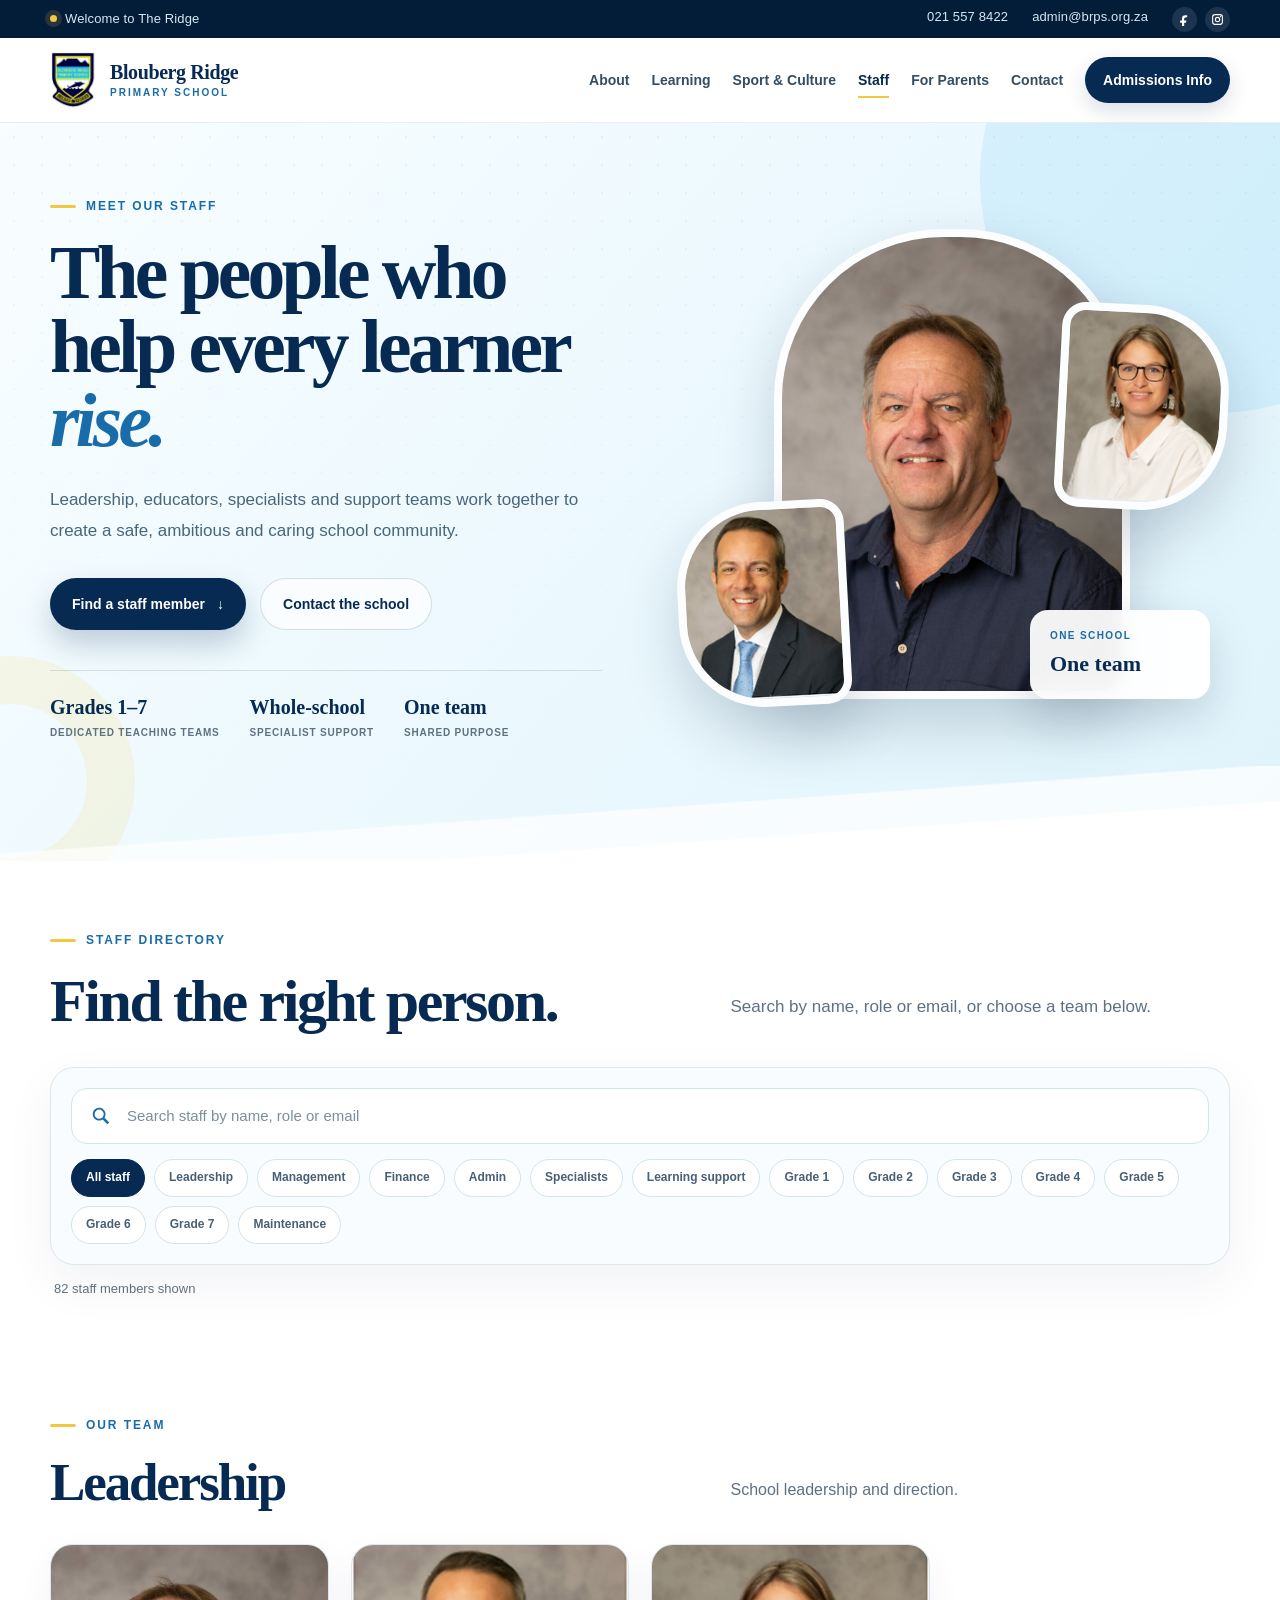
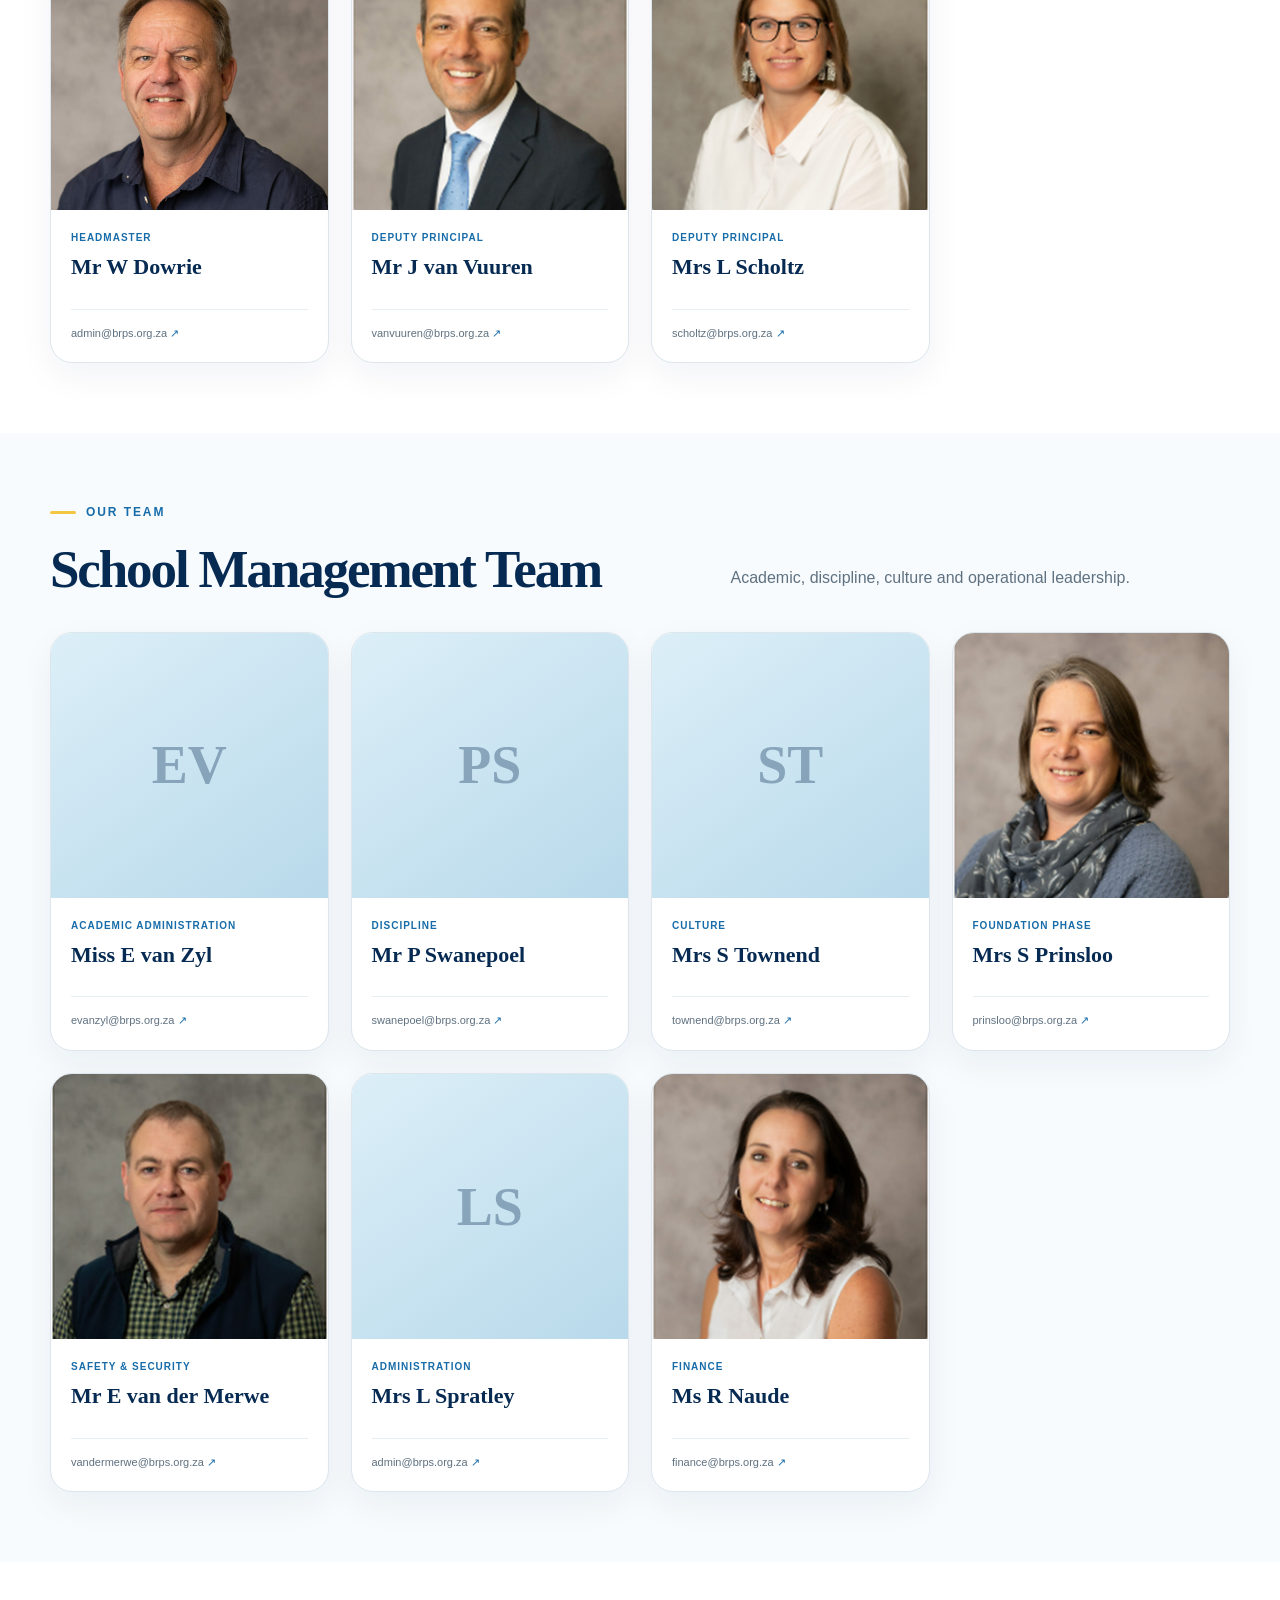
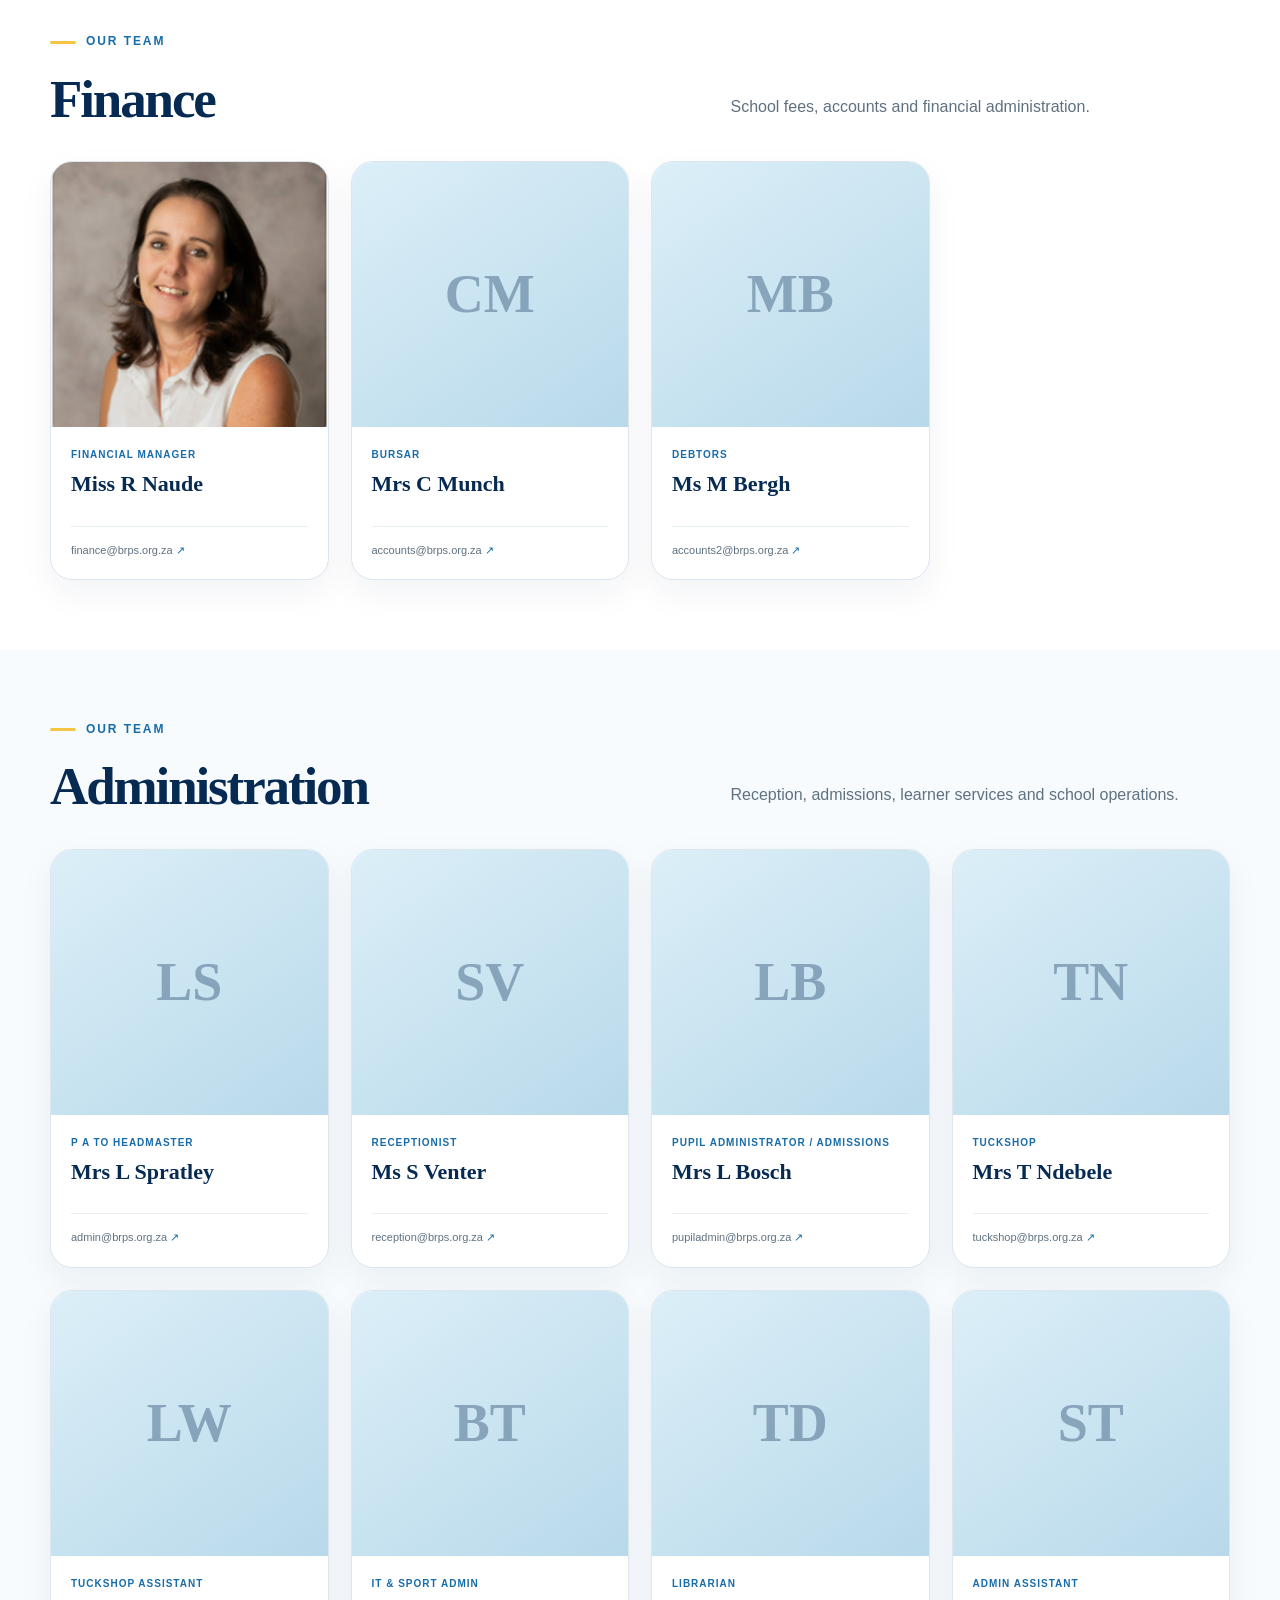
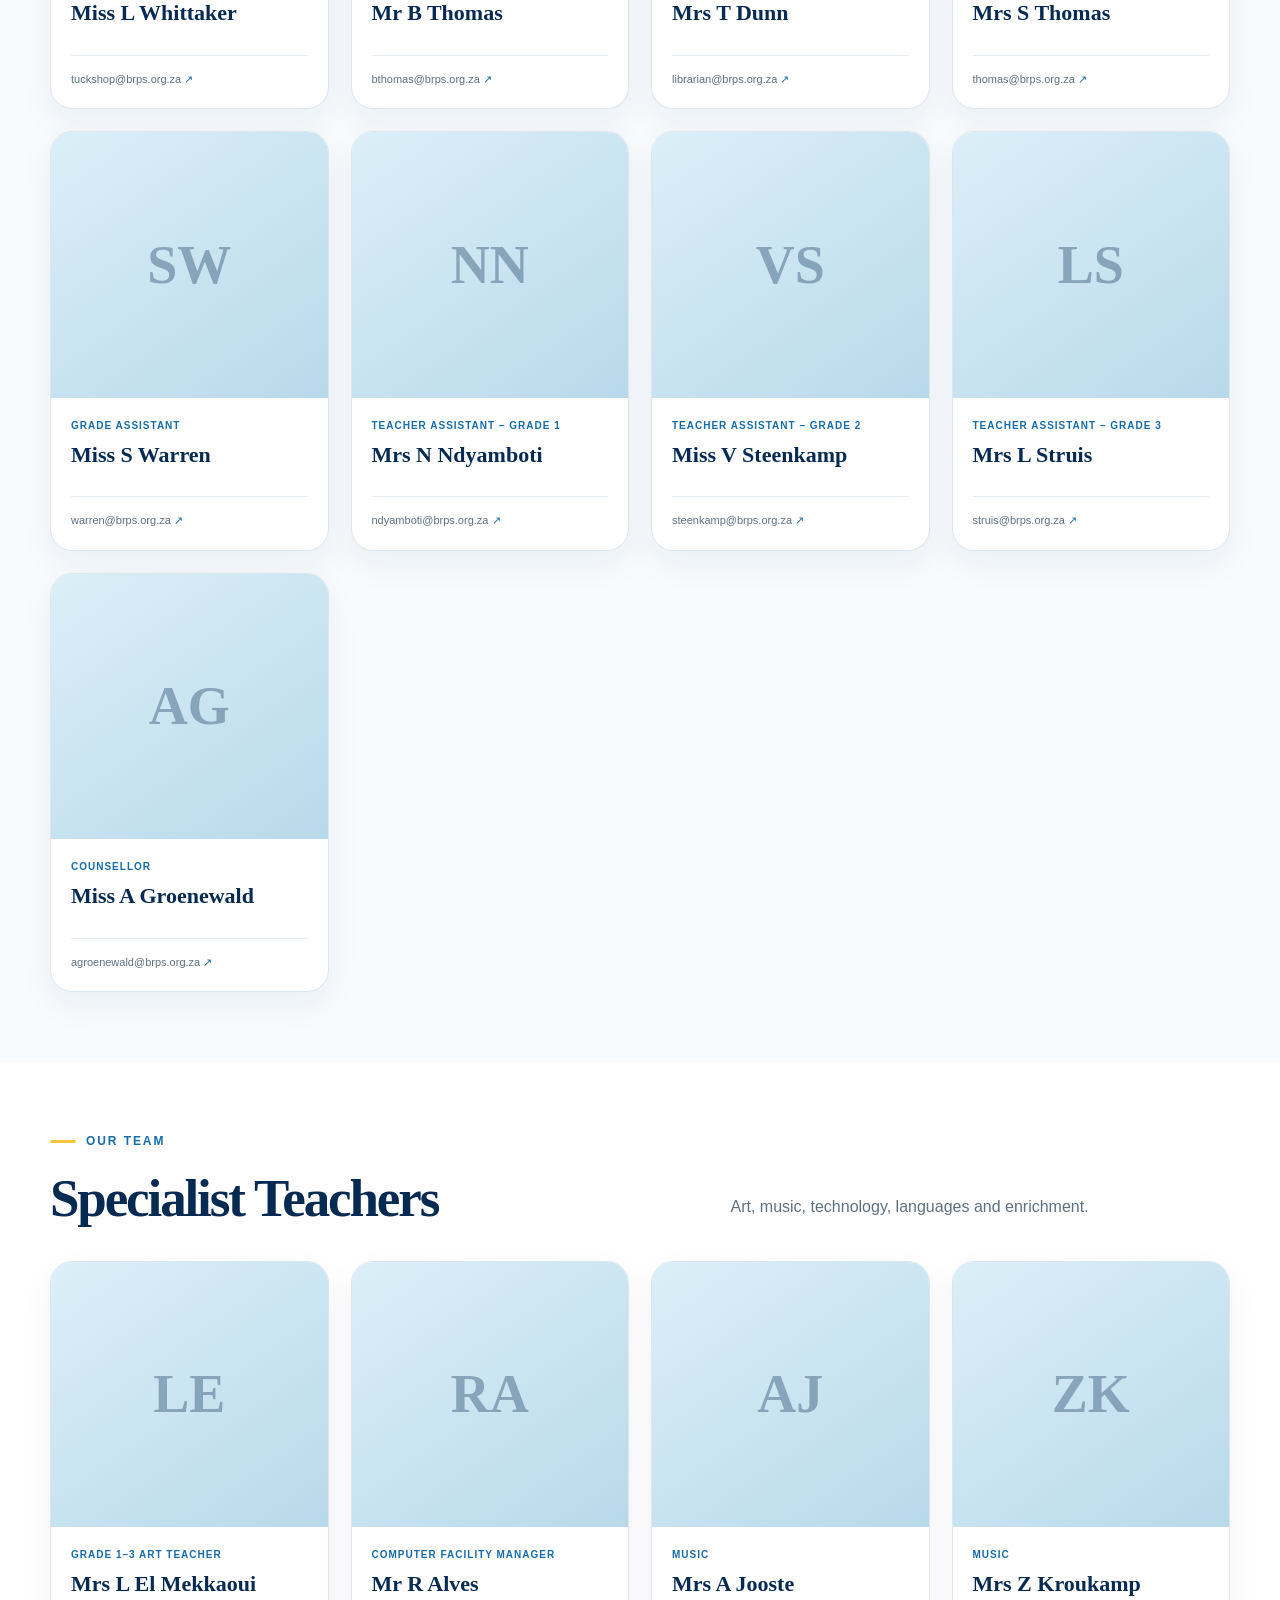
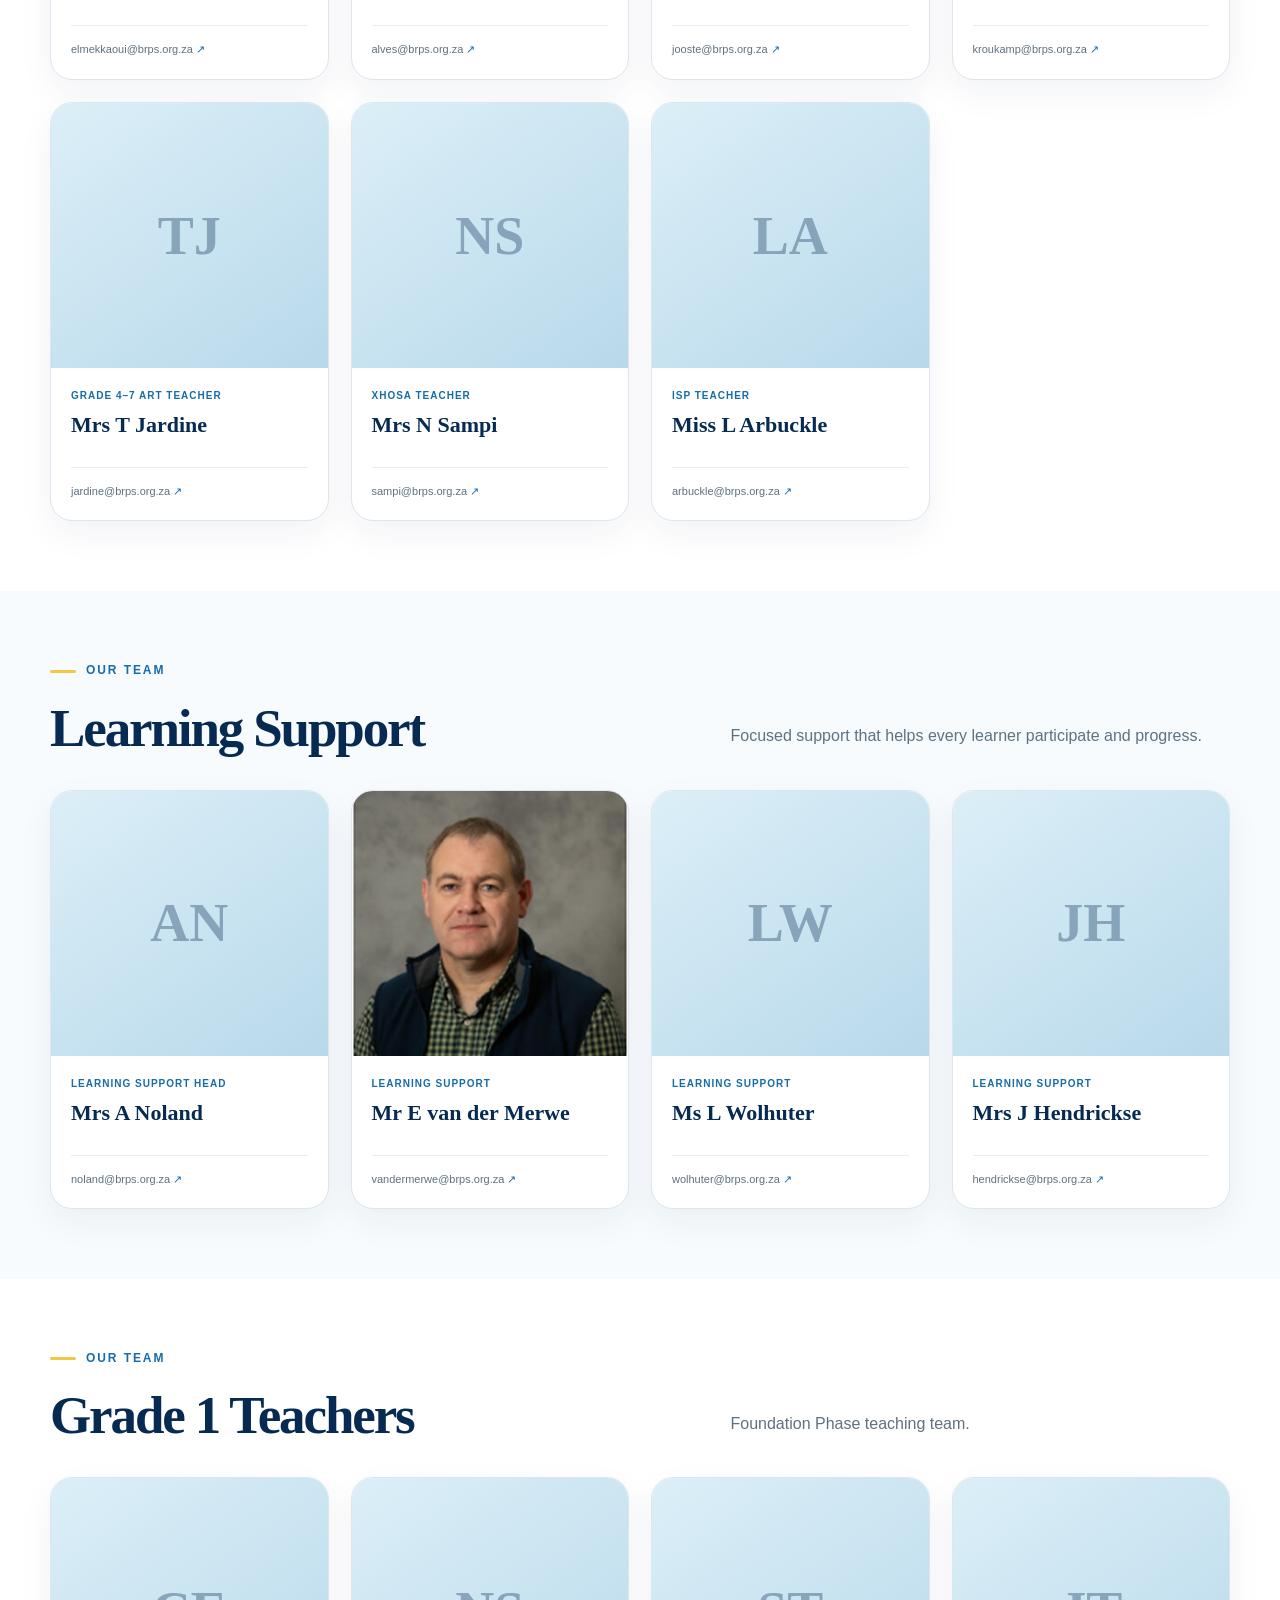
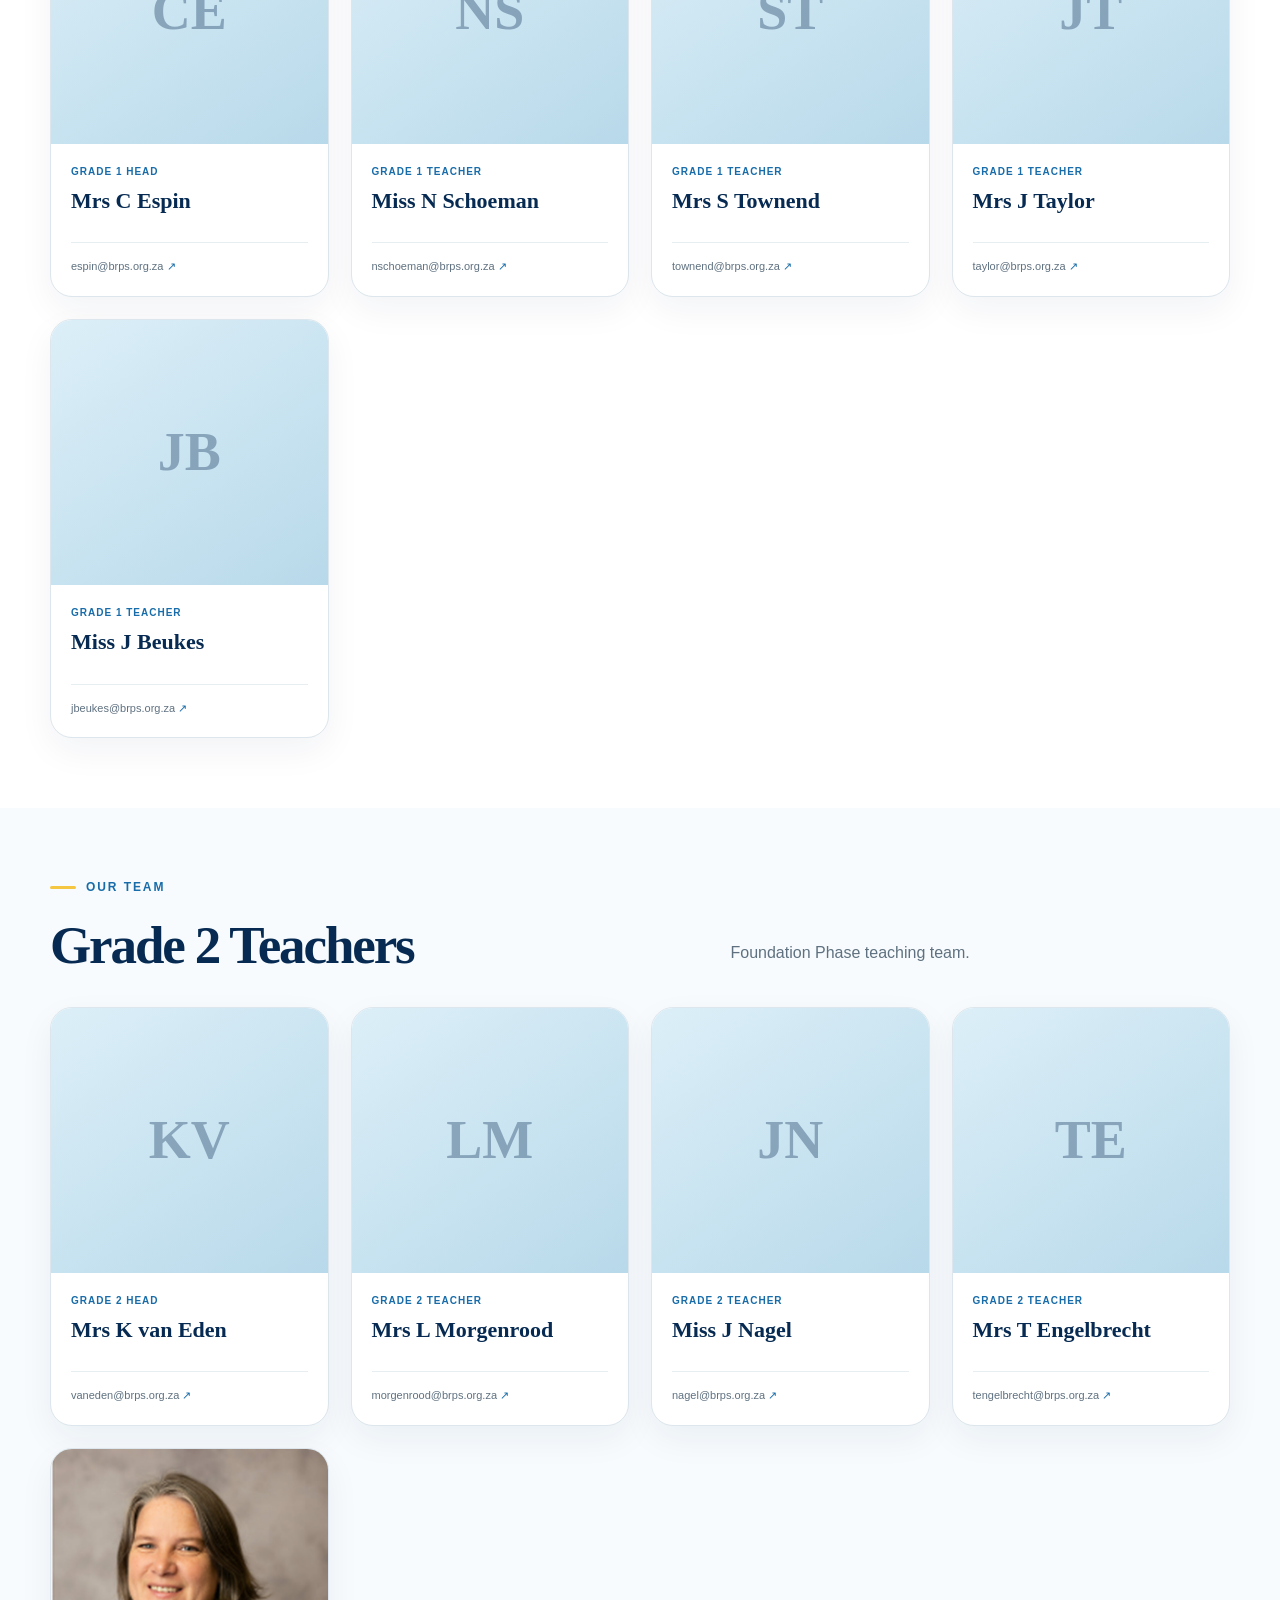
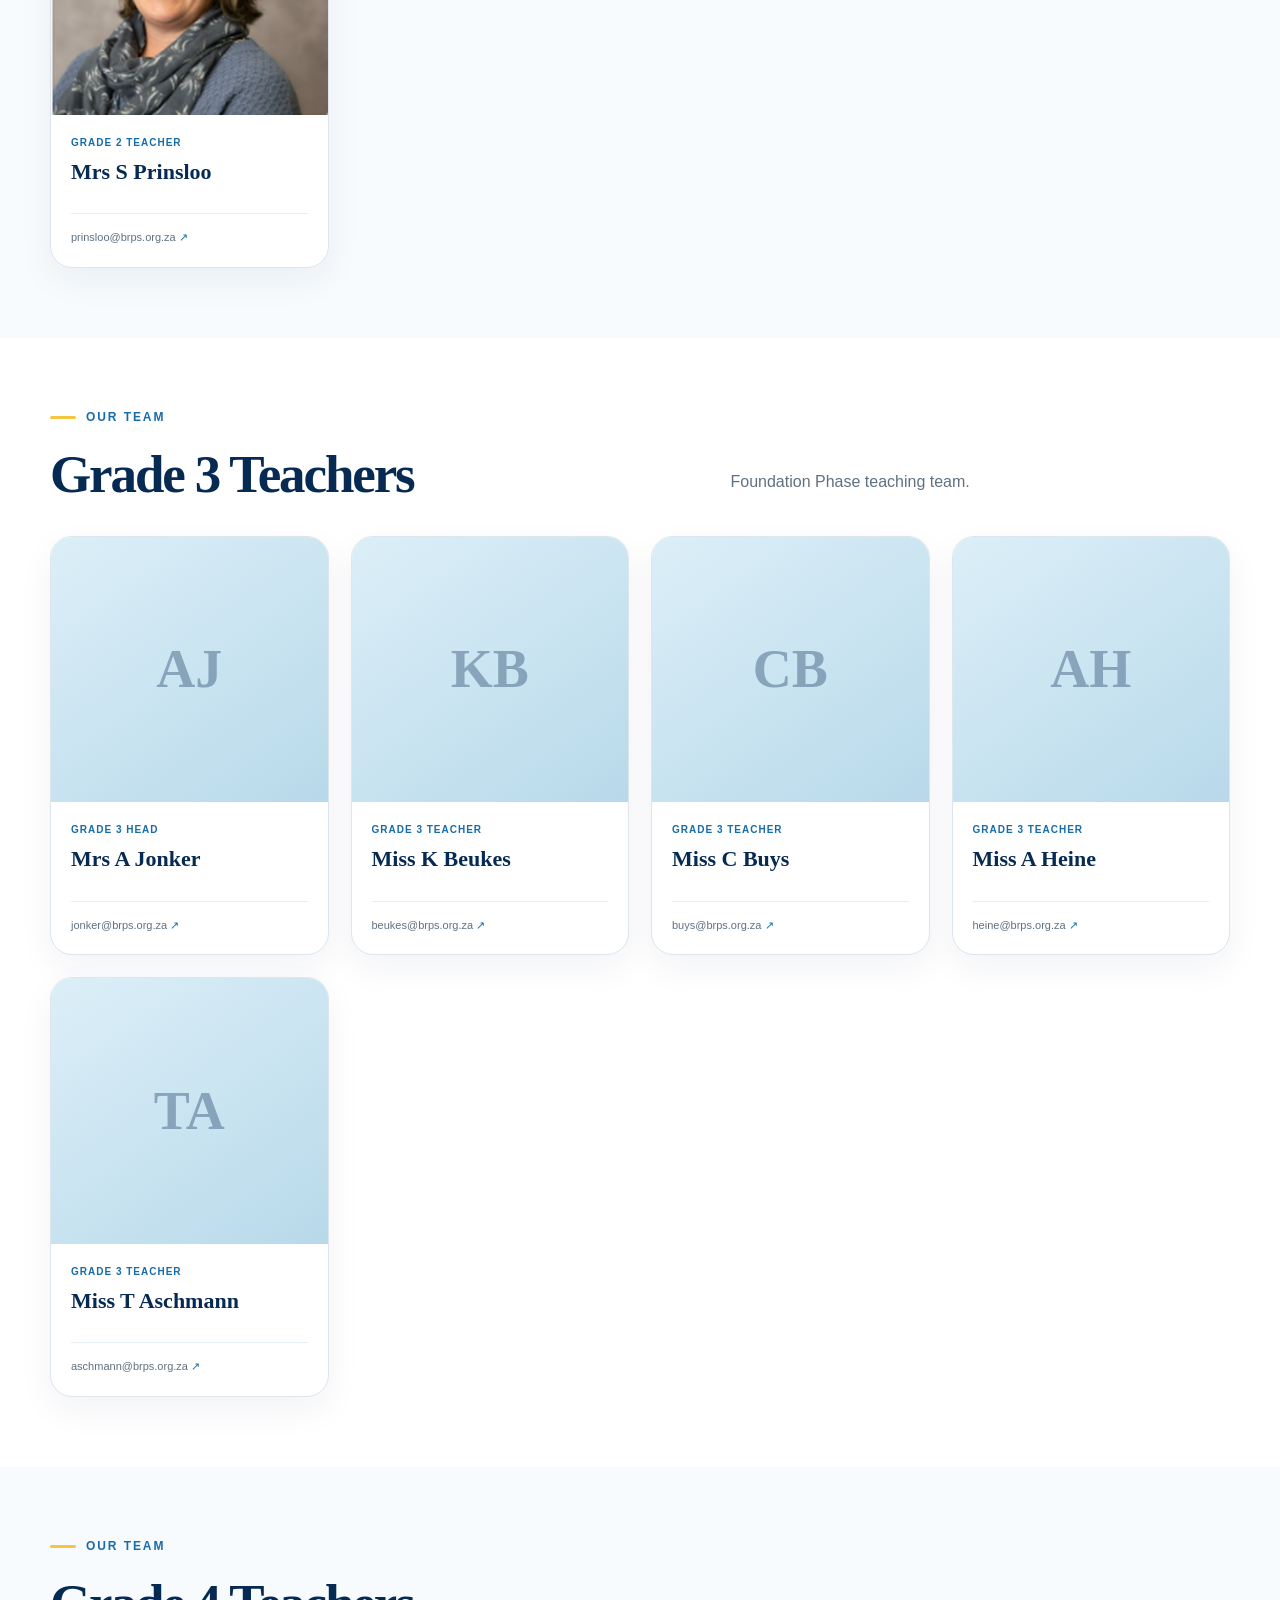
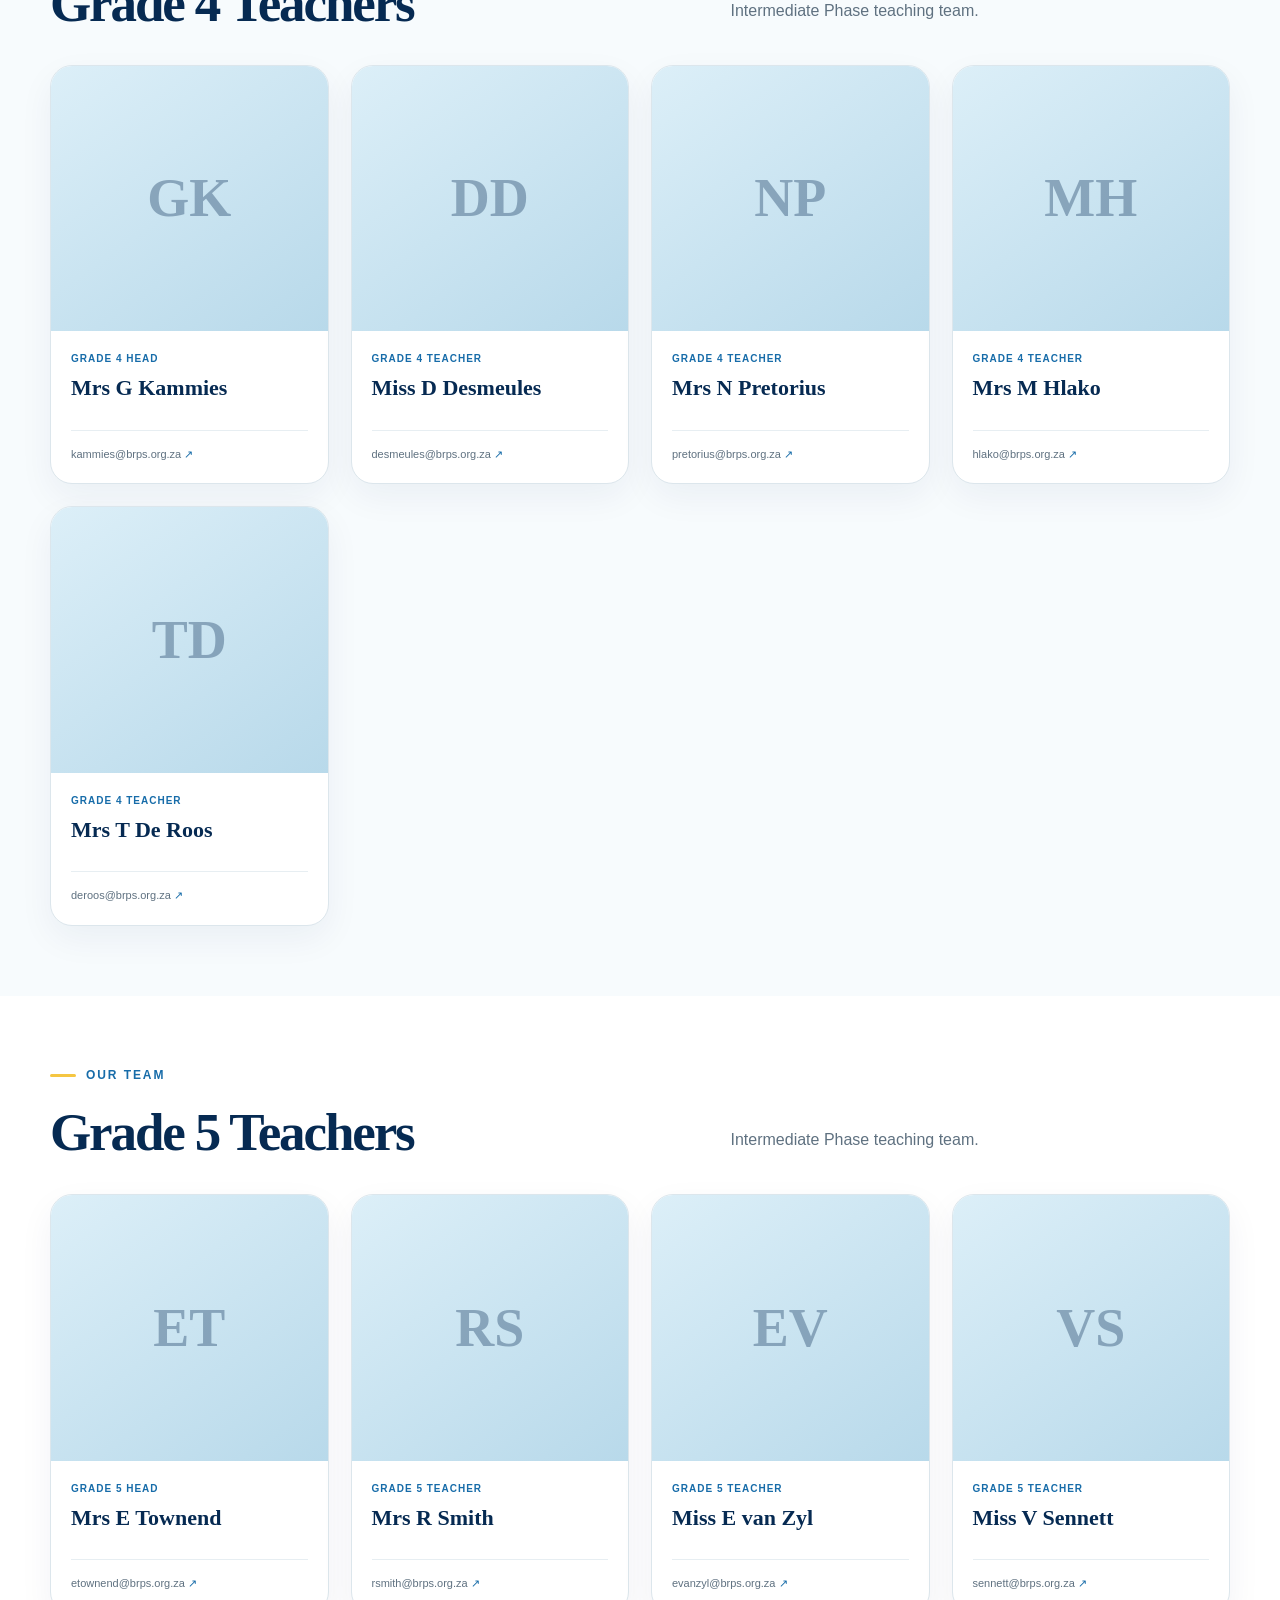
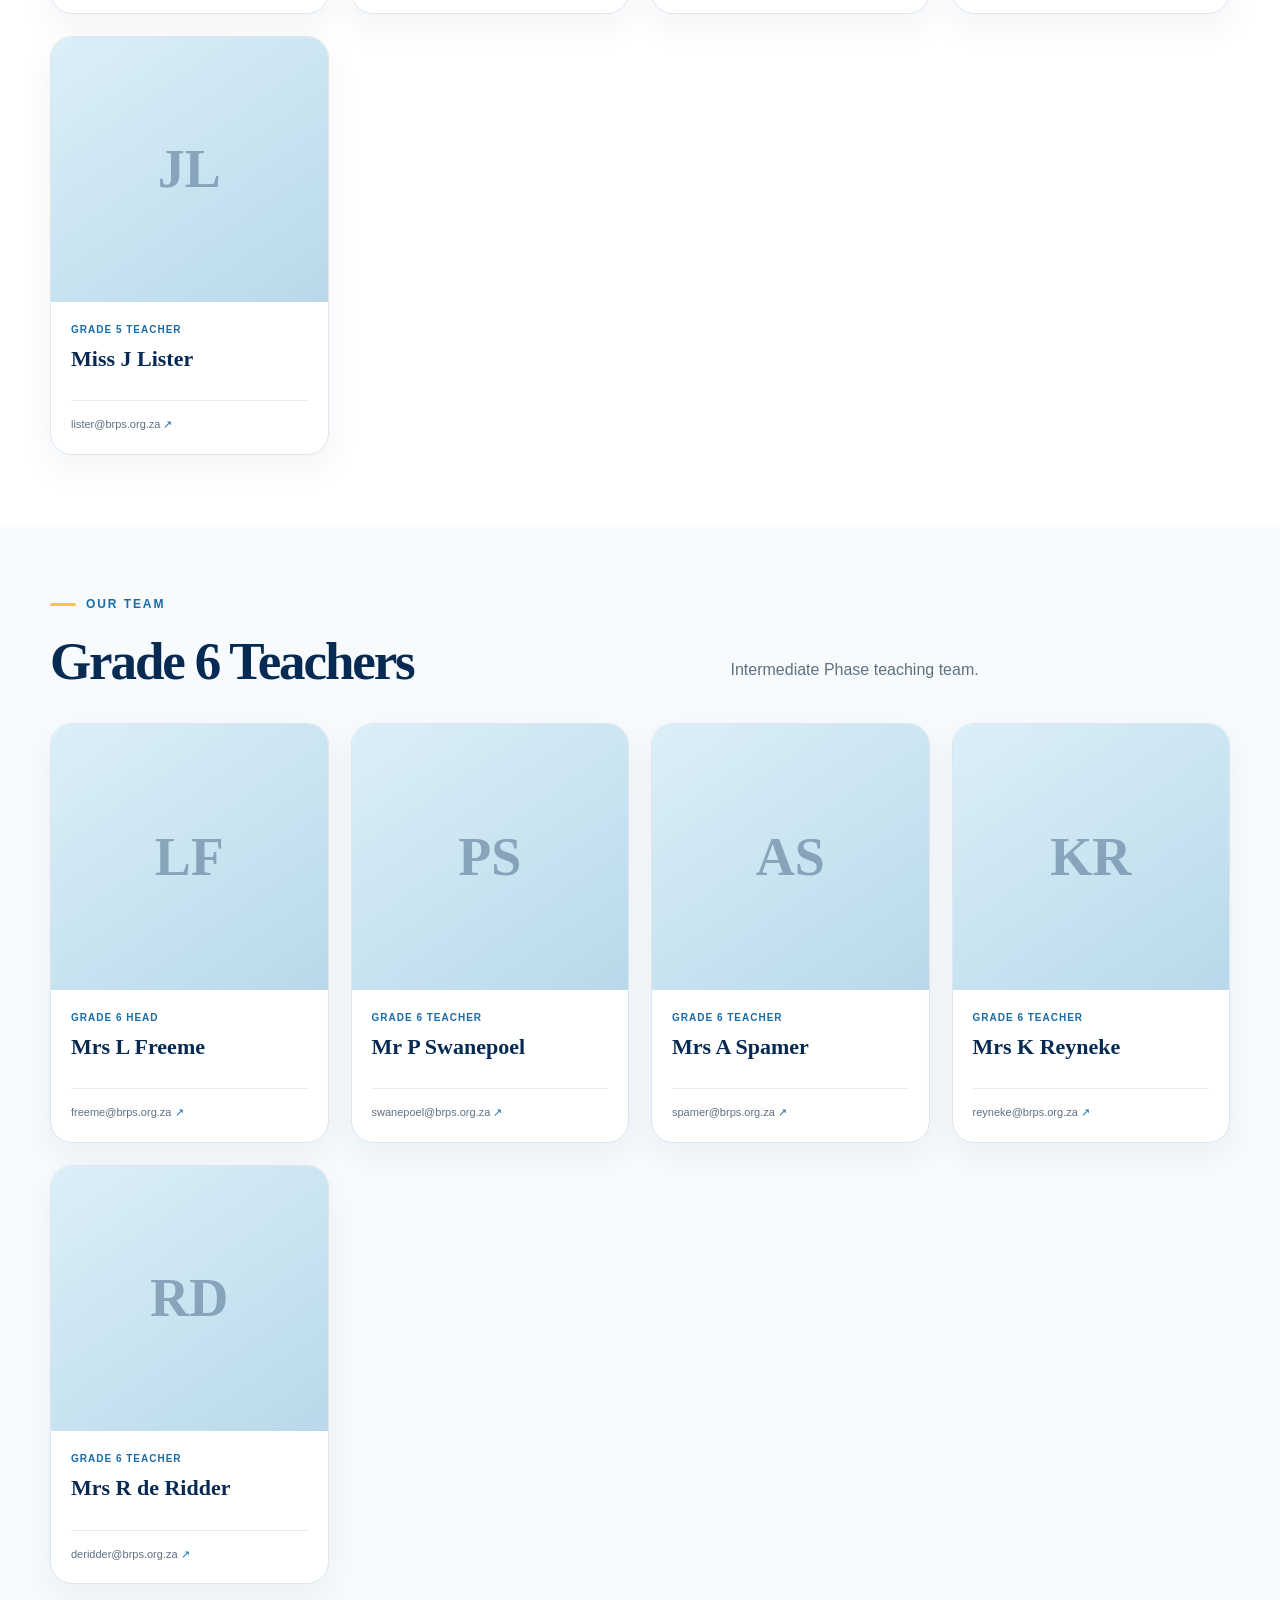
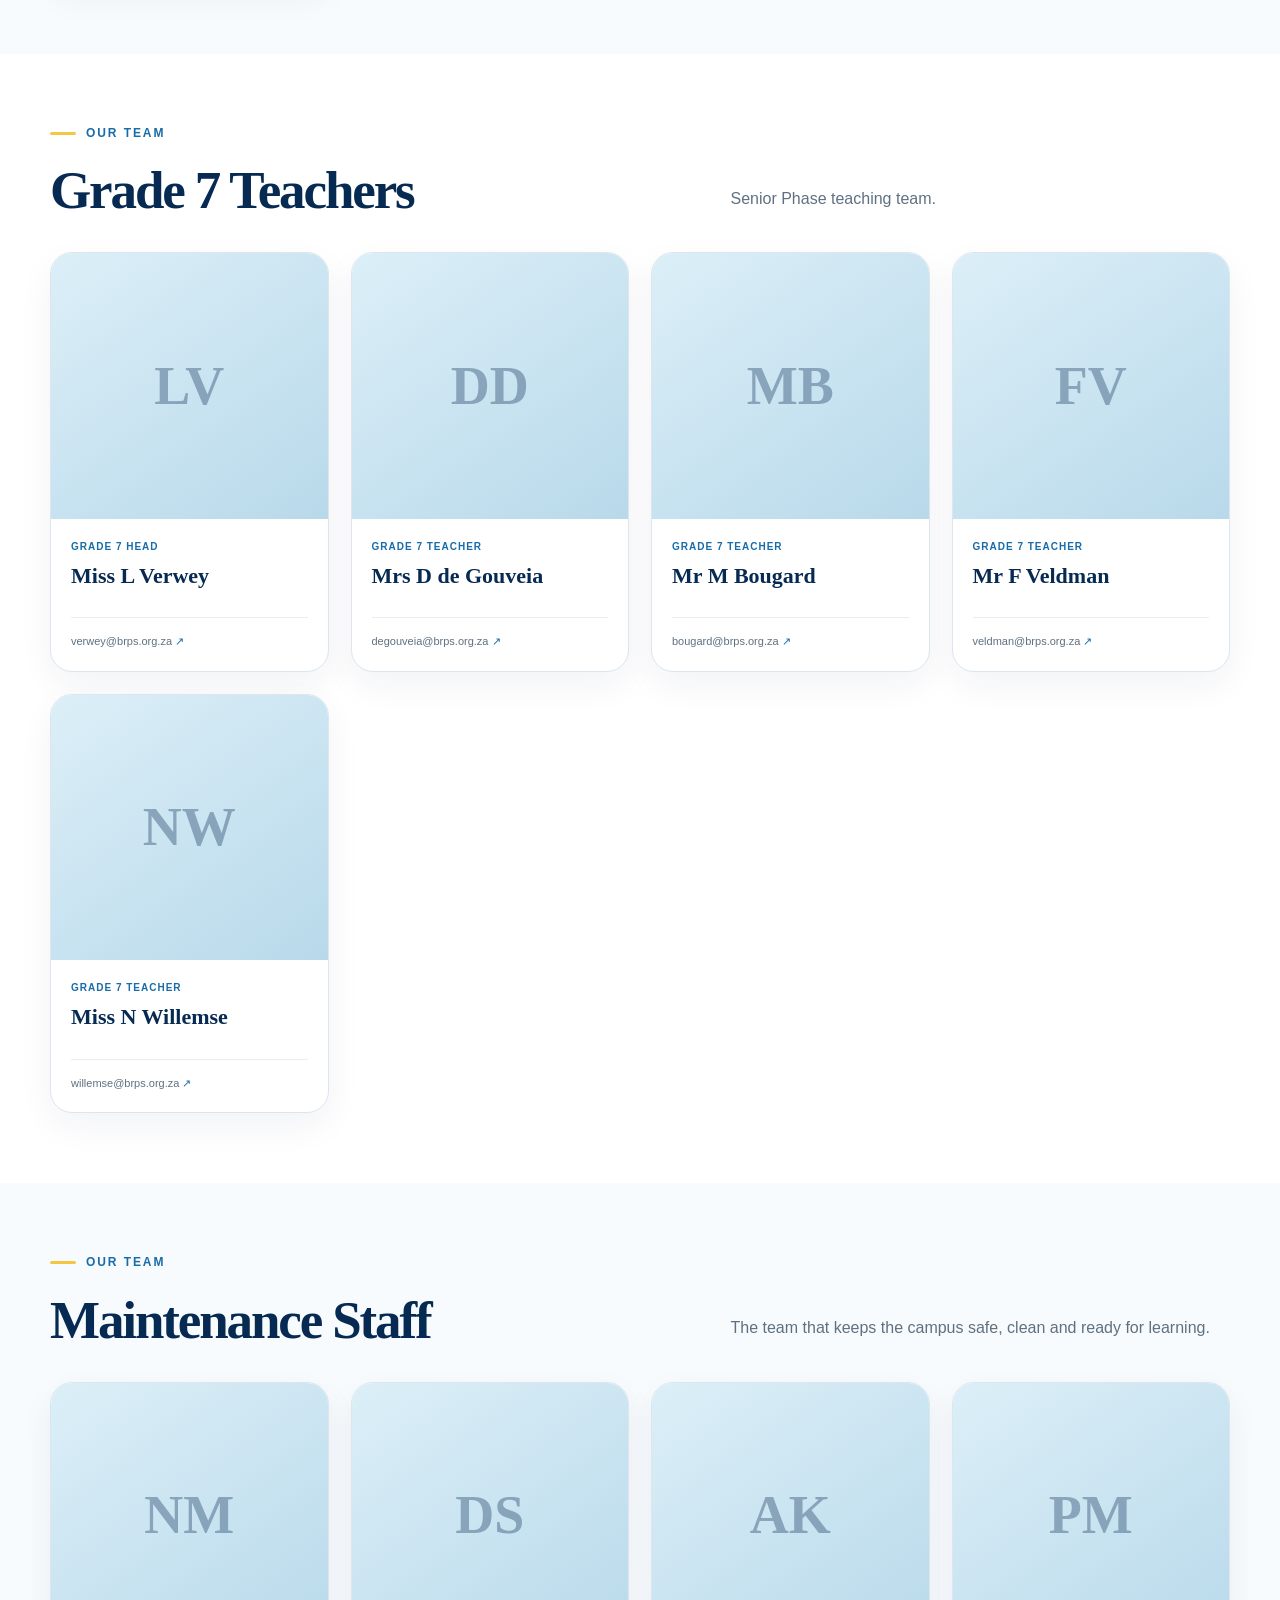
==== staff.html @ 6272993c "Complete BRPS website redesign" ====
<!DOCTYPE html>

<html lang="en"><head><meta charset="utf-8"/><meta content="width=device-width, initial-scale=1.0" name="viewport"/><meta content="Meet the leadership, educators, support and administration staff at Blouberg Ridge Primary School." name="description"/><title>Staff | Blouberg Ridge Primary School</title><link href="assets/brps-badge.png" rel="icon" type="image/png"/><link href="styles.css" rel="stylesheet"/><link href="staff.css" rel="stylesheet"/></head>
<body class="staff-page"><a class="skip-link" href="#main">Skip to content</a>
<div class="topbar"><div class="shell topbar__inner"><p><span class="pulse"></span> Welcome to The Ridge</p><div class="topbar__links"><a href="tel:+27215578422">021 557 8422</a><a href="mailto:admin@brps.org.za">admin@brps.org.za</a><span aria-label="School social media" class="topbar__socials">
<a aria-label="Blouberg Ridge Primary School on Facebook" class="social-icon social-icon--compact" href="https://www.facebook.com/BloubergRidgePrimarySchool" rel="noopener noreferrer" target="_blank" title="Facebook"><svg aria-hidden="true" viewbox="0 0 24 24"><path d="M14 8h3V4.5c-.7-.1-2-.3-3.7-.3-3.6 0-6 2.2-6 6.2V14H4v4h3.3v6h4.1v-6h3.4l.6-4h-4v-3.2c0-1.2.3-2 2.6-2Z"></path></svg></a>
<a aria-label="Blouberg Ridge Primary School on Instagram" class="social-icon social-icon--compact" href="https://www.instagram.com/bloubergridgeprimaryschool/" rel="noopener noreferrer" target="_blank" title="Instagram"><svg aria-hidden="true" viewbox="0 0 24 24"><path d="M7.2 2h9.6A5.2 5.2 0 0 1 22 7.2v9.6a5.2 5.2 0 0 1-5.2 5.2H7.2A5.2 5.2 0 0 1 2 16.8V7.2A5.2 5.2 0 0 1 7.2 2Zm0 2A3.2 3.2 0 0 0 4 7.2v9.6A3.2 3.2 0 0 0 7.2 20h9.6a3.2 3.2 0 0 0 3.2-3.2V7.2A3.2 3.2 0 0 0 16.8 4H7.2Zm10.3 1.5a1.2 1.2 0 1 1 0 2.4 1.2 1.2 0 0 1 0-2.4ZM12 7a5 5 0 1 1 0 10 5 5 0 0 1 0-10Zm0 2a3 3 0 1 0 0 6 3 3 0 0 0 0-6Z"></path></svg></a>
</span></div></div></div>
<header class="site-header" id="top"><div class="shell nav-wrap"><a aria-label="Blouberg Ridge Primary School home" class="brand" href="index.html"><span class="brand__crest"><img alt="Blouberg Ridge Primary School badge" src="assets/brps-badge.png"/></span><span class="brand__copy"><strong>Blouberg Ridge</strong><small>Primary School</small></span></a><button aria-controls="primary-nav" aria-expanded="false" class="menu-toggle"><span></span><span></span><span></span><span class="sr-only">Toggle navigation</span></button><nav aria-label="Primary navigation" class="primary-nav" id="primary-nav"><a href="index.html#about">About</a><a href="learning.html">Learning</a><a href="sport-culture.html">Sport &amp; Culture</a><a aria-current="page" class="active" href="staff.html">Staff</a><a href="parents.html">For Parents</a><a href="contact.html">Contact</a><a class="nav-cta" href="admissions.html">Admissions Info</a></nav></div></header>
<main id="main">
<section class="staff-hero"><div class="staff-hero__shape staff-hero__shape--one"></div><div class="staff-hero__shape staff-hero__shape--two"></div><div class="shell staff-hero__grid"><div class="staff-hero__copy reveal"><p class="eyebrow"><span></span> Meet our staff</p><h1>The people who help every learner <em>rise.</em></h1><p>Leadership, educators, specialists and support teams work together to create a safe, ambitious and caring school community.</p><div class="staff-hero__actions"><a class="button button--primary" href="#directory">Find a staff member <span aria-hidden="true">↓</span></a><a class="button button--ghost" href="contact.html">Contact the school</a></div><div class="staff-hero__facts"><div><strong>Grades 1–7</strong><span>Dedicated teaching teams</span></div><div><strong>Whole-school</strong><span>Specialist support</span></div><div><strong>One team</strong><span>Shared purpose</span></div></div></div><div class="staff-hero__visual reveal reveal--delay"><div class="staff-portrait staff-portrait--main"><img alt="Mr Wayne Dowrie, Headmaster" src="teachers/pic 1.png"/></div><div class="staff-portrait staff-portrait--left"><img alt="Mr Johann van Vuuren, Deputy Principal" src="teachers/governing-body/mr-van-vuuren.png"/></div><div class="staff-portrait staff-portrait--right"><img alt="Mrs Lizelle Scholtz, Deputy Principal" src="teachers/governing-body/mrs-scholtz.png"/></div><div class="staff-hero__badge"><span>One school</span><strong>One team</strong></div></div></div></section>
<section class="staff-directory" id="directory"><div class="shell"><div class="staff-directory__heading reveal"><div><p class="eyebrow eyebrow--dark"><span></span> Staff directory</p><h2>Find the right person.</h2></div><p>Search by name, role or email, or choose a team below.</p></div><div class="staff-tools reveal"><label class="staff-search"><span class="sr-only">Search staff</span><svg aria-hidden="true" viewbox="0 0 24 24"><path d="m21 19-5.2-5.2a7 7 0 1 0-2 2L19 21l2-2ZM5 10a5 5 0 1 1 10 0 5 5 0 0 1-10 0Z"></path></svg><input data-staff-search="" placeholder="Search staff by name, role or email" type="search"/></label><div aria-label="Filter staff by team" class="staff-filters" role="group"><button class="staff-filter is-active" data-staff-filter="all" type="button">All staff</button><button class="staff-filter" data-staff-filter="leadership" type="button">Leadership</button><button class="staff-filter" data-staff-filter="management" type="button">Management</button><button class="staff-filter" data-staff-filter="finance" type="button">Finance</button><button class="staff-filter" data-staff-filter="administration" type="button">Admin</button><button class="staff-filter" data-staff-filter="specialists" type="button">Specialists</button><button class="staff-filter" data-staff-filter="support" type="button">Learning support</button><button class="staff-filter" data-staff-filter="grade1" type="button">Grade 1</button><button class="staff-filter" data-staff-filter="grade2" type="button">Grade 2</button><button class="staff-filter" data-staff-filter="grade3" type="button">Grade 3</button><button class="staff-filter" data-staff-filter="grade4" type="button">Grade 4</button><button class="staff-filter" data-staff-filter="grade5" type="button">Grade 5</button><button class="staff-filter" data-staff-filter="grade6" type="button">Grade 6</button><button class="staff-filter" data-staff-filter="grade7" type="button">Grade 7</button><button class="staff-filter" data-staff-filter="maintenance" type="button">Maintenance</button></div></div><p aria-live="polite" class="staff-results" data-staff-results=""></p></div></section>
<section class="staff-group section" data-category="leadership" data-staff-section="" id="leadership">
<div class="shell"><div class="staff-group__heading reveal"><div><p class="eyebrow eyebrow--dark"><span></span> Our team</p><h2>Leadership</h2></div><p>School leadership and direction.</p></div><div class="staff-grid"><article class="staff-card reveal" data-category="leadership" data-search="mr w dowrie headmaster admin@brps.org.za" data-staff-card="">
<div class="staff-card__photo" data-initials="WD"><img alt="Mr W Dowrie, Headmaster" loading="lazy" referrerpolicy="no-referrer" src="teachers/pic 1.png"/></div>
<div class="staff-card__body"><p class="staff-card__role">Headmaster</p><h3>Mr W Dowrie</h3><a href="mailto:admin@brps.org.za">admin@brps.org.za <span aria-hidden="true">↗</span></a></div>
</article><article class="staff-card reveal" data-category="leadership" data-search="mr j van vuuren deputy principal vanvuuren@brps.org.za" data-staff-card="">
<div class="staff-card__photo" data-initials="JV"><img alt="Mr J van Vuuren, Deputy Principal" loading="lazy" referrerpolicy="no-referrer" src="teachers/governing-body/mr-van-vuuren.png"/></div>
<div class="staff-card__body"><p class="staff-card__role">Deputy Principal</p><h3>Mr J van Vuuren</h3><a href="mailto:vanvuuren@brps.org.za">vanvuuren@brps.org.za <span aria-hidden="true">↗</span></a></div>
</article><article class="staff-card reveal" data-category="leadership" data-search="mrs l scholtz deputy principal scholtz@brps.org.za" data-staff-card="">
<div class="staff-card__photo" data-initials="LS"><img alt="Mrs L Scholtz, Deputy Principal" loading="lazy" referrerpolicy="no-referrer" src="teachers/governing-body/mrs-scholtz.png"/></div>
<div class="staff-card__body"><p class="staff-card__role">Deputy Principal</p><h3>Mrs L Scholtz</h3><a href="mailto:scholtz@brps.org.za">scholtz@brps.org.za <span aria-hidden="true">↗</span></a></div>
</article></div></div>
</section><section class="staff-group section" data-category="management" data-staff-section="" id="management">
<div class="shell"><div class="staff-group__heading reveal"><div><p class="eyebrow eyebrow--dark"><span></span> Our team</p><h2>School Management Team</h2></div><p>Academic, discipline, culture and operational leadership.</p></div><div class="staff-grid"><article class="staff-card reveal" data-category="management" data-search="miss e van zyl academic administration evanzyl@brps.org.za" data-staff-card="">
<div class="staff-card__photo" data-initials="EV"><img alt="Miss E van Zyl, Academic Administration" loading="lazy" referrerpolicy="no-referrer" src="https://www.brps.org.za/wp-content/uploads/2023/09/L1040118-copy-WEB-e1699883017226-700x700.jpg"/></div>
<div class="staff-card__body"><p class="staff-card__role">Academic Administration</p><h3>Miss E van Zyl</h3><a href="mailto:evanzyl@brps.org.za">evanzyl@brps.org.za <span aria-hidden="true">↗</span></a></div>
</article><article class="staff-card reveal" data-category="management" data-search="mr p swanepoel discipline swanepoel@brps.org.za" data-staff-card="">
<div class="staff-card__photo" data-initials="PS"><img alt="Mr P Swanepoel, Discipline" loading="lazy" referrerpolicy="no-referrer" src="https://www.brps.org.za/wp-content/uploads/2023/11/Petrie-e1700035951731-700x700.jpg"/></div>
<div class="staff-card__body"><p class="staff-card__role">Discipline</p><h3>Mr P Swanepoel</h3><a href="mailto:swanepoel@brps.org.za">swanepoel@brps.org.za <span aria-hidden="true">↗</span></a></div>
</article><article class="staff-card reveal" data-category="management" data-search="mrs s townend culture townend@brps.org.za" data-staff-card="">
<div class="staff-card__photo" data-initials="ST"><img alt="Mrs S Townend, Culture" loading="lazy" referrerpolicy="no-referrer" src="https://www.brps.org.za/wp-content/uploads/2024/01/Untitled-design-2-700x700.jpg"/></div>
<div class="staff-card__body"><p class="staff-card__role">Culture</p><h3>Mrs S Townend</h3><a href="mailto:townend@brps.org.za">townend@brps.org.za <span aria-hidden="true">↗</span></a></div>
</article><article class="staff-card reveal" data-category="management" data-search="mrs s prinsloo foundation phase prinsloo@brps.org.za" data-staff-card="">
<div class="staff-card__photo" data-initials="SP"><img alt="Mrs S Prinsloo, Foundation Phase" loading="lazy" referrerpolicy="no-referrer" src="teachers/governing-body/mrs-prinsloo.png"/></div>
<div class="staff-card__body"><p class="staff-card__role">Foundation Phase</p><h3>Mrs S Prinsloo</h3><a href="mailto:prinsloo@brps.org.za">prinsloo@brps.org.za <span aria-hidden="true">↗</span></a></div>
</article><article class="staff-card reveal" data-category="management" data-search="mr e van der merwe safety &amp; security vandermerwe@brps.org.za" data-staff-card="">
<div class="staff-card__photo" data-initials="EV"><img alt="Mr E van der Merwe, Safety &amp; Security" loading="lazy" referrerpolicy="no-referrer" src="teachers/governing-body/mr-van-der-merwe.png"/></div>
<div class="staff-card__body"><p class="staff-card__role">Safety &amp; Security</p><h3>Mr E van der Merwe</h3><a href="mailto:vandermerwe@brps.org.za">vandermerwe@brps.org.za <span aria-hidden="true">↗</span></a></div>
</article><article class="staff-card reveal" data-category="management" data-search="mrs l spratley administration admin@brps.org.za" data-staff-card="">
<div class="staff-card__photo" data-initials="LS"><img alt="Mrs L Spratley, Administration" loading="lazy" referrerpolicy="no-referrer" src="https://www.brps.org.za/wp-content/uploads/2023/11/Laura-e1699956280636-700x700.jpg"/></div>
<div class="staff-card__body"><p class="staff-card__role">Administration</p><h3>Mrs L Spratley</h3><a href="mailto:admin@brps.org.za">admin@brps.org.za <span aria-hidden="true">↗</span></a></div>
</article><article class="staff-card reveal" data-category="management" data-search="ms r naude finance finance@brps.org.za" data-staff-card="">
<div class="staff-card__photo" data-initials="RN"><img alt="Ms R Naude, Finance" loading="lazy" referrerpolicy="no-referrer" src="teachers/governing-body/mrs-naude.png"/></div>
<div class="staff-card__body"><p class="staff-card__role">Finance</p><h3>Ms R Naude</h3><a href="mailto:finance@brps.org.za">finance@brps.org.za <span aria-hidden="true">↗</span></a></div>
</article></div></div>
</section><section class="staff-group section" data-category="finance" data-staff-section="" id="finance">
<div class="shell"><div class="staff-group__heading reveal"><div><p class="eyebrow eyebrow--dark"><span></span> Our team</p><h2>Finance</h2></div><p>School fees, accounts and financial administration.</p></div><div class="staff-grid"><article class="staff-card reveal" data-category="finance" data-search="miss r naude financial manager finance@brps.org.za" data-staff-card="">
<div class="staff-card__photo" data-initials="RN"><img alt="Miss R Naude, Financial Manager" loading="lazy" referrerpolicy="no-referrer" src="teachers/governing-body/mrs-naude.png"/></div>
<div class="staff-card__body"><p class="staff-card__role">Financial Manager</p><h3>Miss R Naude</h3><a href="mailto:finance@brps.org.za">finance@brps.org.za <span aria-hidden="true">↗</span></a></div>
</article><article class="staff-card reveal" data-category="finance" data-search="mrs c munch bursar accounts@brps.org.za" data-staff-card="">
<div class="staff-card__photo" data-initials="CM"><img alt="Mrs C Munch, Bursar" loading="lazy" referrerpolicy="no-referrer" src="https://www.brps.org.za/wp-content/uploads/2023/11/Caron-700x700.jpg"/></div>
<div class="staff-card__body"><p class="staff-card__role">Bursar</p><h3>Mrs C Munch</h3><a href="mailto:accounts@brps.org.za">accounts@brps.org.za <span aria-hidden="true">↗</span></a></div>
</article><article class="staff-card reveal" data-category="finance" data-search="ms m bergh debtors accounts2@brps.org.za" data-staff-card="">
<div class="staff-card__photo" data-initials="MB"><img alt="Ms M Bergh, Debtors" loading="lazy" referrerpolicy="no-referrer" src="https://www.brps.org.za/wp-content/uploads/2023/11/Mari-e1699955671395-700x700.jpg"/></div>
<div class="staff-card__body"><p class="staff-card__role">Debtors</p><h3>Ms M Bergh</h3><a href="mailto:accounts2@brps.org.za">accounts2@brps.org.za <span aria-hidden="true">↗</span></a></div>
</article></div></div>
</section><section class="staff-group section" data-category="administration" data-staff-section="" id="administration">
<div class="shell"><div class="staff-group__heading reveal"><div><p class="eyebrow eyebrow--dark"><span></span> Our team</p><h2>Administration</h2></div><p>Reception, admissions, learner services and school operations.</p></div><div class="staff-grid"><article class="staff-card reveal" data-category="administration" data-search="mrs l spratley p a to headmaster admin@brps.org.za" data-staff-card="">
<div class="staff-card__photo" data-initials="LS"><img alt="Mrs L Spratley, P A to Headmaster" loading="lazy" referrerpolicy="no-referrer" src="https://www.brps.org.za/wp-content/uploads/2023/11/Laura-e1699956280636-700x700.jpg"/></div>
<div class="staff-card__body"><p class="staff-card__role">P A to Headmaster</p><h3>Mrs L Spratley</h3><a href="mailto:admin@brps.org.za">admin@brps.org.za <span aria-hidden="true">↗</span></a></div>
</article><article class="staff-card reveal" data-category="administration" data-search="ms s venter receptionist reception@brps.org.za" data-staff-card="">
<div class="staff-card__photo" data-initials="SV"><img alt="Ms S Venter, Receptionist" loading="lazy" referrerpolicy="no-referrer" src="https://www.brps.org.za/wp-content/uploads/2023/11/L1020434-WEB-e1699956307340-700x700.jpg"/></div>
<div class="staff-card__body"><p class="staff-card__role">Receptionist</p><h3>Ms S Venter</h3><a href="mailto:reception@brps.org.za">reception@brps.org.za <span aria-hidden="true">↗</span></a></div>
</article><article class="staff-card reveal" data-category="administration" data-search="mrs l bosch pupil administrator / admissions pupiladmin@brps.org.za" data-staff-card="">
<div class="staff-card__photo" data-initials="LB"><img alt="Mrs L Bosch, Pupil Administrator / Admissions" loading="lazy" referrerpolicy="no-referrer" src="https://www.brps.org.za/wp-content/uploads/2023/11/L1030982-copy-WEB-e1699956406538-700x700.jpg"/></div>
<div class="staff-card__body"><p class="staff-card__role">Pupil Administrator / Admissions</p><h3>Mrs L Bosch</h3><a href="mailto:pupiladmin@brps.org.za">pupiladmin@brps.org.za <span aria-hidden="true">↗</span></a></div>
</article><article class="staff-card reveal" data-category="administration" data-search="mrs t ndebele tuckshop tuckshop@brps.org.za" data-staff-card="">
<div class="staff-card__photo" data-initials="TN"><img alt="Mrs T Ndebele, Tuckshop" loading="lazy" referrerpolicy="no-referrer" src="https://www.brps.org.za/wp-content/uploads/2023/11/L1020433-copy-scaled-e1701350526589-700x700.jpg"/></div>
<div class="staff-card__body"><p class="staff-card__role">Tuckshop</p><h3>Mrs T Ndebele</h3><a href="mailto:tuckshop@brps.org.za">tuckshop@brps.org.za <span aria-hidden="true">↗</span></a></div>
</article><article class="staff-card reveal" data-category="administration" data-search="miss l whittaker tuckshop assistant tuckshop@brps.org.za" data-staff-card="">
<div class="staff-card__photo" data-initials="LW"><img alt="Miss L Whittaker, Tuckshop Assistant" loading="lazy" referrerpolicy="no-referrer" src="https://www.brps.org.za/wp-content/uploads/2023/11/L1020431-copy-scaled-1-700x700.jpg"/></div>
<div class="staff-card__body"><p class="staff-card__role">Tuckshop Assistant</p><h3>Miss L Whittaker</h3><a href="mailto:tuckshop@brps.org.za">tuckshop@brps.org.za <span aria-hidden="true">↗</span></a></div>
</article><article class="staff-card reveal" data-category="administration" data-search="mr b thomas it &amp; sport admin bthomas@brps.org.za" data-staff-card="">
<div class="staff-card__photo" data-initials="BT"><img alt="Mr B Thomas, IT &amp; Sport Admin" loading="lazy" referrerpolicy="no-referrer" src="https://www.brps.org.za/wp-content/uploads/2024/12/DSC2717-copy-2-700x700.jpg"/></div>
<div class="staff-card__body"><p class="staff-card__role">IT &amp; Sport Admin</p><h3>Mr B Thomas</h3><a href="mailto:bthomas@brps.org.za">bthomas@brps.org.za <span aria-hidden="true">↗</span></a></div>
</article><article class="staff-card reveal" data-category="administration" data-search="mrs t dunn librarian librarian@brps.org.za" data-staff-card="">
<div class="staff-card__photo" data-initials="TD"><img alt="Mrs T Dunn, Librarian" loading="lazy" referrerpolicy="no-referrer" src="https://www.brps.org.za/wp-content/uploads/2023/11/WhatsApp-Image-2023-11-14-at-12.39.48-e1699958508341-700x700.jpeg"/></div>
<div class="staff-card__body"><p class="staff-card__role">Librarian</p><h3>Mrs T Dunn</h3><a href="mailto:librarian@brps.org.za">librarian@brps.org.za <span aria-hidden="true">↗</span></a></div>
</article><article class="staff-card reveal" data-category="administration" data-search="mrs s thomas admin assistant thomas@brps.org.za" data-staff-card="">
<div class="staff-card__photo" data-initials="ST"><img alt="Mrs S Thomas, Admin Assistant" loading="lazy" referrerpolicy="no-referrer" src="https://www.brps.org.za/wp-content/uploads/2023/11/WhatsApp-Image-2023-03-02-at-14.45.01-e1699959705209-700x700.jpeg"/></div>
<div class="staff-card__body"><p class="staff-card__role">Admin Assistant</p><h3>Mrs S Thomas</h3><a href="mailto:thomas@brps.org.za">thomas@brps.org.za <span aria-hidden="true">↗</span></a></div>
</article><article class="staff-card reveal" data-category="administration" data-search="miss s warren grade assistant warren@brps.org.za" data-staff-card="">
<div class="staff-card__photo" data-initials="SW"><img alt="Miss S Warren, Grade Assistant" loading="lazy" referrerpolicy="no-referrer" src="https://www.brps.org.za/wp-content/uploads/2026/01/DSC4298-copy-700x700.jpg"/></div>
<div class="staff-card__body"><p class="staff-card__role">Grade Assistant</p><h3>Miss S Warren</h3><a href="mailto:warren@brps.org.za">warren@brps.org.za <span aria-hidden="true">↗</span></a></div>
</article><article class="staff-card reveal" data-category="administration" data-search="mrs n ndyamboti teacher assistant – grade 1 ndyamboti@brps.org.za" data-staff-card="">
<div class="staff-card__photo" data-initials="NN"><img alt="Mrs N Ndyamboti, Teacher Assistant – Grade 1" loading="lazy" referrerpolicy="no-referrer" src="https://www.brps.org.za/wp-content/uploads/2024/01/DSC2712-copyWEB-700x700.jpg"/></div>
<div class="staff-card__body"><p class="staff-card__role">Teacher Assistant – Grade 1</p><h3>Mrs N Ndyamboti</h3><a href="mailto:ndyamboti@brps.org.za">ndyamboti@brps.org.za <span aria-hidden="true">↗</span></a></div>
</article><article class="staff-card reveal" data-category="administration" data-search="miss v steenkamp teacher assistant – grade 2 steenkamp@brps.org.za" data-staff-card="">
<div class="staff-card__photo" data-initials="VS"><img alt="Miss V Steenkamp, Teacher Assistant – Grade 2" loading="lazy" referrerpolicy="no-referrer" src="https://www.brps.org.za/wp-content/uploads/2024/01/DSC2693-copyWEB-700x700.jpg"/></div>
<div class="staff-card__body"><p class="staff-card__role">Teacher Assistant – Grade 2</p><h3>Miss V Steenkamp</h3><a href="mailto:steenkamp@brps.org.za">steenkamp@brps.org.za <span aria-hidden="true">↗</span></a></div>
</article><article class="staff-card reveal" data-category="administration" data-search="mrs l struis teacher assistant – grade 3 struis@brps.org.za" data-staff-card="">
<div class="staff-card__photo" data-initials="LS"><img alt="Mrs L Struis, Teacher Assistant – Grade 3" loading="lazy" referrerpolicy="no-referrer" src="https://www.brps.org.za/wp-content/uploads/2025/04/DSC5478-copy2-700x700.jpg"/></div>
<div class="staff-card__body"><p class="staff-card__role">Teacher Assistant – Grade 3</p><h3>Mrs L Struis</h3><a href="mailto:struis@brps.org.za">struis@brps.org.za <span aria-hidden="true">↗</span></a></div>
</article><article class="staff-card reveal" data-category="administration" data-search="miss a groenewald counsellor agroenewald@brps.org.za" data-staff-card="">
<div class="staff-card__photo" data-initials="AG"><img alt="Miss A Groenewald, Counsellor" loading="lazy" referrerpolicy="no-referrer" src="https://www.brps.org.za/wp-content/uploads/2026/01/DSC4301-copy-700x700.jpg"/></div>
<div class="staff-card__body"><p class="staff-card__role">Counsellor</p><h3>Miss A Groenewald</h3><a href="mailto:agroenewald@brps.org.za">agroenewald@brps.org.za <span aria-hidden="true">↗</span></a></div>
</article></div></div>
</section><section class="staff-group section" data-category="specialists" data-staff-section="" id="specialists">
<div class="shell"><div class="staff-group__heading reveal"><div><p class="eyebrow eyebrow--dark"><span></span> Our team</p><h2>Specialist Teachers</h2></div><p>Art, music, technology, languages and enrichment.</p></div><div class="staff-grid"><article class="staff-card reveal" data-category="specialists" data-search="mrs l el mekkaoui grade 1–3 art teacher elmekkaoui@brps.org.za" data-staff-card="">
<div class="staff-card__photo" data-initials="LE"><img alt="Mrs L El Mekkaoui, Grade 1–3 Art Teacher" loading="lazy" referrerpolicy="no-referrer" src="https://www.brps.org.za/wp-content/uploads/2024/01/DSC2700-copyWEB-700x700.jpg"/></div>
<div class="staff-card__body"><p class="staff-card__role">Grade 1–3 Art Teacher</p><h3>Mrs L El Mekkaoui</h3><a href="mailto:elmekkaoui@brps.org.za">elmekkaoui@brps.org.za <span aria-hidden="true">↗</span></a></div>
</article><article class="staff-card reveal" data-category="specialists" data-search="mr r alves computer facility manager alves@brps.org.za" data-staff-card="">
<div class="staff-card__photo" data-initials="RA"><img alt="Mr R Alves, Computer Facility Manager" loading="lazy" referrerpolicy="no-referrer" src="https://www.brps.org.za/wp-content/uploads/2023/11/Raymond-e1699958988517-700x700.jpg"/></div>
<div class="staff-card__body"><p class="staff-card__role">Computer Facility Manager</p><h3>Mr R Alves</h3><a href="mailto:alves@brps.org.za">alves@brps.org.za <span aria-hidden="true">↗</span></a></div>
</article><article class="staff-card reveal" data-category="specialists" data-search="mrs a jooste music jooste@brps.org.za" data-staff-card="">
<div class="staff-card__photo" data-initials="AJ"><img alt="Mrs A Jooste, Music" loading="lazy" referrerpolicy="no-referrer" src="https://www.brps.org.za/wp-content/uploads/2023/11/Arlene-e1699957282737-700x700.jpg"/></div>
<div class="staff-card__body"><p class="staff-card__role">Music</p><h3>Mrs A Jooste</h3><a href="mailto:jooste@brps.org.za">jooste@brps.org.za <span aria-hidden="true">↗</span></a></div>
</article><article class="staff-card reveal" data-category="specialists" data-search="mrs z kroukamp music kroukamp@brps.org.za" data-staff-card="">
<div class="staff-card__photo" data-initials="ZK"><img alt="Mrs Z Kroukamp, Music" loading="lazy" referrerpolicy="no-referrer" src="https://www.brps.org.za/wp-content/uploads/2026/01/DSC4308-copy-700x700.jpg"/></div>
<div class="staff-card__body"><p class="staff-card__role">Music</p><h3>Mrs Z Kroukamp</h3><a href="mailto:kroukamp@brps.org.za">kroukamp@brps.org.za <span aria-hidden="true">↗</span></a></div>
</article><article class="staff-card reveal" data-category="specialists" data-search="mrs t jardine grade 4–7 art teacher jardine@brps.org.za" data-staff-card="">
<div class="staff-card__photo" data-initials="TJ"><img alt="Mrs T Jardine, Grade 4–7 Art Teacher" loading="lazy" referrerpolicy="no-referrer" src="https://www.brps.org.za/wp-content/uploads/2024/04/DSC4690-copy-700x700.jpg"/></div>
<div class="staff-card__body"><p class="staff-card__role">Grade 4–7 Art Teacher</p><h3>Mrs T Jardine</h3><a href="mailto:jardine@brps.org.za">jardine@brps.org.za <span aria-hidden="true">↗</span></a></div>
</article><article class="staff-card reveal" data-category="specialists" data-search="mrs n sampi xhosa teacher sampi@brps.org.za" data-staff-card="">
<div class="staff-card__photo" data-initials="NS"><img alt="Mrs N Sampi, Xhosa Teacher" loading="lazy" referrerpolicy="no-referrer" src="https://www.brps.org.za/wp-content/uploads/2023/11/Neliswa-e1699958532632-700x700.jpg"/></div>
<div class="staff-card__body"><p class="staff-card__role">Xhosa Teacher</p><h3>Mrs N Sampi</h3><a href="mailto:sampi@brps.org.za">sampi@brps.org.za <span aria-hidden="true">↗</span></a></div>
</article><article class="staff-card reveal" data-category="specialists" data-search="miss l arbuckle isp teacher arbuckle@brps.org.za" data-staff-card="">
<div class="staff-card__photo" data-initials="LA"><img alt="Miss L Arbuckle, ISP Teacher" loading="lazy" referrerpolicy="no-referrer" src="https://www.brps.org.za/wp-content/uploads/2023/11/L1020425-copy-scaled-e1699964221169-700x700.jpg"/></div>
<div class="staff-card__body"><p class="staff-card__role">ISP Teacher</p><h3>Miss L Arbuckle</h3><a href="mailto:arbuckle@brps.org.za">arbuckle@brps.org.za <span aria-hidden="true">↗</span></a></div>
</article></div></div>
</section><section class="staff-group section" data-category="support" data-staff-section="" id="support">
<div class="shell"><div class="staff-group__heading reveal"><div><p class="eyebrow eyebrow--dark"><span></span> Our team</p><h2>Learning Support</h2></div><p>Focused support that helps every learner participate and progress.</p></div><div class="staff-grid"><article class="staff-card reveal" data-category="support" data-search="mrs a noland learning support head noland@brps.org.za" data-staff-card="">
<div class="staff-card__photo" data-initials="AN"><img alt="Mrs A Noland, Learning Support Head" loading="lazy" referrerpolicy="no-referrer" src="https://www.brps.org.za/wp-content/uploads/2023/11/Alison-e1699959230204-700x700.jpg"/></div>
<div class="staff-card__body"><p class="staff-card__role">Learning Support Head</p><h3>Mrs A Noland</h3><a href="mailto:noland@brps.org.za">noland@brps.org.za <span aria-hidden="true">↗</span></a></div>
</article><article class="staff-card reveal" data-category="support" data-search="mr e van der merwe learning support vandermerwe@brps.org.za" data-staff-card="">
<div class="staff-card__photo" data-initials="EV"><img alt="Mr E van der Merwe, Learning Support" loading="lazy" referrerpolicy="no-referrer" src="teachers/governing-body/mr-van-der-merwe.png"/></div>
<div class="staff-card__body"><p class="staff-card__role">Learning Support</p><h3>Mr E van der Merwe</h3><a href="mailto:vandermerwe@brps.org.za">vandermerwe@brps.org.za <span aria-hidden="true">↗</span></a></div>
</article><article class="staff-card reveal" data-category="support" data-search="ms l wolhuter learning support wolhuter@brps.org.za" data-staff-card="">
<div class="staff-card__photo" data-initials="LW"><img alt="Ms L Wolhuter, Learning Support" loading="lazy" referrerpolicy="no-referrer" src="https://www.brps.org.za/wp-content/uploads/2025/01/image2-700x700.jpeg"/></div>
<div class="staff-card__body"><p class="staff-card__role">Learning Support</p><h3>Ms L Wolhuter</h3><a href="mailto:wolhuter@brps.org.za">wolhuter@brps.org.za <span aria-hidden="true">↗</span></a></div>
</article><article class="staff-card reveal" data-category="support" data-search="mrs j hendrickse learning support hendrickse@brps.org.za" data-staff-card="">
<div class="staff-card__photo" data-initials="JH"><img alt="Mrs J Hendrickse, Learning Support" loading="lazy" referrerpolicy="no-referrer" src="https://www.brps.org.za/wp-content/uploads/2024/01/DSC2706WEB-e1705169877639-700x700.jpg"/></div>
<div class="staff-card__body"><p class="staff-card__role">Learning Support</p><h3>Mrs J Hendrickse</h3><a href="mailto:hendrickse@brps.org.za">hendrickse@brps.org.za <span aria-hidden="true">↗</span></a></div>
</article></div></div>
</section><section class="staff-group section" data-category="grade1" data-staff-section="" id="grade1">
<div class="shell"><div class="staff-group__heading reveal"><div><p class="eyebrow eyebrow--dark"><span></span> Our team</p><h2>Grade 1 Teachers</h2></div><p>Foundation Phase teaching team.</p></div><div class="staff-grid"><article class="staff-card reveal" data-category="grade1" data-search="mrs c espin grade 1 head espin@brps.org.za" data-staff-card="">
<div class="staff-card__photo" data-initials="CE"><img alt="Mrs C Espin, Grade 1 Head" loading="lazy" referrerpolicy="no-referrer" src="https://www.brps.org.za/wp-content/uploads/2023/11/L1040052-copy-WEB-e1701161579706-700x700.jpg"/></div>
<div class="staff-card__body"><p class="staff-card__role">Grade 1 Head</p><h3>Mrs C Espin</h3><a href="mailto:espin@brps.org.za">espin@brps.org.za <span aria-hidden="true">↗</span></a></div>
</article><article class="staff-card reveal" data-category="grade1" data-search="miss n schoeman grade 1 teacher nschoeman@brps.org.za" data-staff-card="">
<div class="staff-card__photo" data-initials="NS"><img alt="Miss N Schoeman, Grade 1 Teacher" loading="lazy" referrerpolicy="no-referrer" src="https://www.brps.org.za/wp-content/uploads/2026/01/DSC4314-copy-700x700.jpg"/></div>
<div class="staff-card__body"><p class="staff-card__role">Grade 1 Teacher</p><h3>Miss N Schoeman</h3><a href="mailto:nschoeman@brps.org.za">nschoeman@brps.org.za <span aria-hidden="true">↗</span></a></div>
</article><article class="staff-card reveal" data-category="grade1" data-search="mrs s townend grade 1 teacher townend@brps.org.za" data-staff-card="">
<div class="staff-card__photo" data-initials="ST"><img alt="Mrs S Townend, Grade 1 Teacher" loading="lazy" referrerpolicy="no-referrer" src="https://www.brps.org.za/wp-content/uploads/2023/11/L1040120-WEB-e1736501470761-700x700.jpg"/></div>
<div class="staff-card__body"><p class="staff-card__role">Grade 1 Teacher</p><h3>Mrs S Townend</h3><a href="mailto:townend@brps.org.za">townend@brps.org.za <span aria-hidden="true">↗</span></a></div>
</article><article class="staff-card reveal" data-category="grade1" data-search="mrs j taylor grade 1 teacher taylor@brps.org.za" data-staff-card="">
<div class="staff-card__photo" data-initials="JT"><img alt="Mrs J Taylor, Grade 1 Teacher" loading="lazy" referrerpolicy="no-referrer" src="https://www.brps.org.za/wp-content/uploads/2023/11/L1020421-WEB-e1699961029104-700x700.jpg"/></div>
<div class="staff-card__body"><p class="staff-card__role">Grade 1 Teacher</p><h3>Mrs J Taylor</h3><a href="mailto:taylor@brps.org.za">taylor@brps.org.za <span aria-hidden="true">↗</span></a></div>
</article><article class="staff-card reveal" data-category="grade1" data-search="miss j beukes grade 1 teacher jbeukes@brps.org.za" data-staff-card="">
<div class="staff-card__photo" data-initials="JB"><img alt="Miss J Beukes, Grade 1 Teacher" loading="lazy" referrerpolicy="no-referrer" src="https://www.brps.org.za/wp-content/uploads/2026/01/DSC4302-copy-700x700.jpg"/></div>
<div class="staff-card__body"><p class="staff-card__role">Grade 1 Teacher</p><h3>Miss J Beukes</h3><a href="mailto:jbeukes@brps.org.za">jbeukes@brps.org.za <span aria-hidden="true">↗</span></a></div>
</article></div></div>
</section><section class="staff-group section" data-category="grade2" data-staff-section="" id="grade2">
<div class="shell"><div class="staff-group__heading reveal"><div><p class="eyebrow eyebrow--dark"><span></span> Our team</p><h2>Grade 2 Teachers</h2></div><p>Foundation Phase teaching team.</p></div><div class="staff-grid"><article class="staff-card reveal" data-category="grade2" data-search="mrs k van eden grade 2 head vaneden@brps.org.za" data-staff-card="">
<div class="staff-card__photo" data-initials="KV"><img alt="Mrs K van Eden, Grade 2 Head" loading="lazy" referrerpolicy="no-referrer" src="https://www.brps.org.za/wp-content/uploads/2023/11/WhatsApp-Image-2023-03-02-at-14.47.26-e1699962725977-700x700.jpeg"/></div>
<div class="staff-card__body"><p class="staff-card__role">Grade 2 Head</p><h3>Mrs K van Eden</h3><a href="mailto:vaneden@brps.org.za">vaneden@brps.org.za <span aria-hidden="true">↗</span></a></div>
</article><article class="staff-card reveal" data-category="grade2" data-search="mrs l morgenrood grade 2 teacher morgenrood@brps.org.za" data-staff-card="">
<div class="staff-card__photo" data-initials="LM"><img alt="Mrs L Morgenrood, Grade 2 Teacher" loading="lazy" referrerpolicy="no-referrer" src="https://www.brps.org.za/wp-content/uploads/2026/04/DSC7859-copy-1-scaled-e1776076840200-700x700.jpg"/></div>
<div class="staff-card__body"><p class="staff-card__role">Grade 2 Teacher</p><h3>Mrs L Morgenrood</h3><a href="mailto:morgenrood@brps.org.za">morgenrood@brps.org.za <span aria-hidden="true">↗</span></a></div>
</article><article class="staff-card reveal" data-category="grade2" data-search="miss j nagel grade 2 teacher nagel@brps.org.za" data-staff-card="">
<div class="staff-card__photo" data-initials="JN"><img alt="Miss J Nagel, Grade 2 Teacher" loading="lazy" referrerpolicy="no-referrer" src="https://www.brps.org.za/wp-content/uploads/2023/11/Jess-e1699962692208-700x700.jpg"/></div>
<div class="staff-card__body"><p class="staff-card__role">Grade 2 Teacher</p><h3>Miss J Nagel</h3><a href="mailto:nagel@brps.org.za">nagel@brps.org.za <span aria-hidden="true">↗</span></a></div>
</article><article class="staff-card reveal" data-category="grade2" data-search="mrs t engelbrecht grade 2 teacher tengelbrecht@brps.org.za" data-staff-card="">
<div class="staff-card__photo" data-initials="TE"><img alt="Mrs T Engelbrecht, Grade 2 Teacher" loading="lazy" referrerpolicy="no-referrer" src="https://www.brps.org.za/wp-content/uploads/2026/01/DSC4291-copy-700x700.jpg"/></div>
<div class="staff-card__body"><p class="staff-card__role">Grade 2 Teacher</p><h3>Mrs T Engelbrecht</h3><a href="mailto:tengelbrecht@brps.org.za">tengelbrecht@brps.org.za <span aria-hidden="true">↗</span></a></div>
</article><article class="staff-card reveal" data-category="grade2" data-search="mrs s prinsloo grade 2 teacher prinsloo@brps.org.za" data-staff-card="">
<div class="staff-card__photo" data-initials="SP"><img alt="Mrs S Prinsloo, Grade 2 Teacher" loading="lazy" referrerpolicy="no-referrer" src="teachers/governing-body/mrs-prinsloo.png"/></div>
<div class="staff-card__body"><p class="staff-card__role">Grade 2 Teacher</p><h3>Mrs S Prinsloo</h3><a href="mailto:prinsloo@brps.org.za">prinsloo@brps.org.za <span aria-hidden="true">↗</span></a></div>
</article></div></div>
</section><section class="staff-group section" data-category="grade3" data-staff-section="" id="grade3">
<div class="shell"><div class="staff-group__heading reveal"><div><p class="eyebrow eyebrow--dark"><span></span> Our team</p><h2>Grade 3 Teachers</h2></div><p>Foundation Phase teaching team.</p></div><div class="staff-grid"><article class="staff-card reveal" data-category="grade3" data-search="mrs a jonker grade 3 head jonker@brps.org.za" data-staff-card="">
<div class="staff-card__photo" data-initials="AJ"><img alt="Mrs A Jonker, Grade 3 Head" loading="lazy" referrerpolicy="no-referrer" src="https://www.brps.org.za/wp-content/uploads/2025/04/image0-1-e1754064664432-700x700.jpeg"/></div>
<div class="staff-card__body"><p class="staff-card__role">Grade 3 Head</p><h3>Mrs A Jonker</h3><a href="mailto:jonker@brps.org.za">jonker@brps.org.za <span aria-hidden="true">↗</span></a></div>
</article><article class="staff-card reveal" data-category="grade3" data-search="miss k beukes grade 3 teacher beukes@brps.org.za" data-staff-card="">
<div class="staff-card__photo" data-initials="KB"><img alt="Miss K Beukes, Grade 3 Teacher" loading="lazy" referrerpolicy="no-referrer" src="https://www.brps.org.za/wp-content/uploads/2026/01/DSC4297-copy-700x700.jpg"/></div>
<div class="staff-card__body"><p class="staff-card__role">Grade 3 Teacher</p><h3>Miss K Beukes</h3><a href="mailto:beukes@brps.org.za">beukes@brps.org.za <span aria-hidden="true">↗</span></a></div>
</article><article class="staff-card reveal" data-category="grade3" data-search="miss c buys grade 3 teacher buys@brps.org.za" data-staff-card="">
<div class="staff-card__photo" data-initials="CB"><img alt="Miss C Buys, Grade 3 Teacher" loading="lazy" referrerpolicy="no-referrer" src="https://www.brps.org.za/wp-content/uploads/2026/01/DSC4305-copy-700x700.jpg"/></div>
<div class="staff-card__body"><p class="staff-card__role">Grade 3 Teacher</p><h3>Miss C Buys</h3><a href="mailto:buys@brps.org.za">buys@brps.org.za <span aria-hidden="true">↗</span></a></div>
</article><article class="staff-card reveal" data-category="grade3" data-search="miss a heine grade 3 teacher heine@brps.org.za" data-staff-card="">
<div class="staff-card__photo" data-initials="AH"><img alt="Miss A Heine, Grade 3 Teacher" loading="lazy" referrerpolicy="no-referrer" src="https://www.brps.org.za/wp-content/uploads/2024/01/DSC2692-copyWEB-700x700.jpg"/></div>
<div class="staff-card__body"><p class="staff-card__role">Grade 3 Teacher</p><h3>Miss A Heine</h3><a href="mailto:heine@brps.org.za">heine@brps.org.za <span aria-hidden="true">↗</span></a></div>
</article><article class="staff-card reveal" data-category="grade3" data-search="miss t aschmann grade 3 teacher aschmann@brps.org.za" data-staff-card="">
<div class="staff-card__photo" data-initials="TA"><img alt="Miss T Aschmann, Grade 3 Teacher" loading="lazy" referrerpolicy="no-referrer" src="https://www.brps.org.za/wp-content/uploads/2023/11/Tamara-e1699961703651-700x700.jpg"/></div>
<div class="staff-card__body"><p class="staff-card__role">Grade 3 Teacher</p><h3>Miss T Aschmann</h3><a href="mailto:aschmann@brps.org.za">aschmann@brps.org.za <span aria-hidden="true">↗</span></a></div>
</article></div></div>
</section><section class="staff-group section" data-category="grade4" data-staff-section="" id="grade4">
<div class="shell"><div class="staff-group__heading reveal"><div><p class="eyebrow eyebrow--dark"><span></span> Our team</p><h2>Grade 4 Teachers</h2></div><p>Intermediate Phase teaching team.</p></div><div class="staff-grid"><article class="staff-card reveal" data-category="grade4" data-search="mrs g kammies grade 4 head kammies@brps.org.za" data-staff-card="">
<div class="staff-card__photo" data-initials="GK"><img alt="Mrs G Kammies, Grade 4 Head" loading="lazy" referrerpolicy="no-referrer" src="https://www.brps.org.za/wp-content/uploads/2023/11/Gail-e1699964437664-700x700.jpg"/></div>
<div class="staff-card__body"><p class="staff-card__role">Grade 4 Head</p><h3>Mrs G Kammies</h3><a href="mailto:kammies@brps.org.za">kammies@brps.org.za <span aria-hidden="true">↗</span></a></div>
</article><article class="staff-card reveal" data-category="grade4" data-search="miss d desmeules grade 4 teacher desmeules@brps.org.za" data-staff-card="">
<div class="staff-card__photo" data-initials="DD"><img alt="Miss D Desmeules, Grade 4 Teacher" loading="lazy" referrerpolicy="no-referrer" src="https://www.brps.org.za/wp-content/uploads/2023/11/Dom-e1699964247933-700x700.jpg"/></div>
<div class="staff-card__body"><p class="staff-card__role">Grade 4 Teacher</p><h3>Miss D Desmeules</h3><a href="mailto:desmeules@brps.org.za">desmeules@brps.org.za <span aria-hidden="true">↗</span></a></div>
</article><article class="staff-card reveal" data-category="grade4" data-search="mrs n pretorius grade 4 teacher pretorius@brps.org.za" data-staff-card="">
<div class="staff-card__photo" data-initials="NP"><img alt="Mrs N Pretorius, Grade 4 Teacher" loading="lazy" referrerpolicy="no-referrer" src="https://www.brps.org.za/wp-content/uploads/2023/11/Natasha-e1699964271426-700x700.jpg"/></div>
<div class="staff-card__body"><p class="staff-card__role">Grade 4 Teacher</p><h3>Mrs N Pretorius</h3><a href="mailto:pretorius@brps.org.za">pretorius@brps.org.za <span aria-hidden="true">↗</span></a></div>
</article><article class="staff-card reveal" data-category="grade4" data-search="mrs m hlako grade 4 teacher hlako@brps.org.za" data-staff-card="">
<div class="staff-card__photo" data-initials="MH"><img alt="Mrs M Hlako, Grade 4 Teacher" loading="lazy" referrerpolicy="no-referrer" src="https://www.brps.org.za/wp-content/uploads/2023/11/Mankeke-e1699958755349-700x700.jpg"/></div>
<div class="staff-card__body"><p class="staff-card__role">Grade 4 Teacher</p><h3>Mrs M Hlako</h3><a href="mailto:hlako@brps.org.za">hlako@brps.org.za <span aria-hidden="true">↗</span></a></div>
</article><article class="staff-card reveal" data-category="grade4" data-search="mrs t de roos grade 4 teacher deroos@brps.org.za" data-staff-card="">
<div class="staff-card__photo" data-initials="TD"><img alt="Mrs T De Roos, Grade 4 Teacher" loading="lazy" referrerpolicy="no-referrer" src="https://www.brps.org.za/wp-content/uploads/2026/01/DSC4311-copy-700x700.jpg"/></div>
<div class="staff-card__body"><p class="staff-card__role">Grade 4 Teacher</p><h3>Mrs T De Roos</h3><a href="mailto:deroos@brps.org.za">deroos@brps.org.za <span aria-hidden="true">↗</span></a></div>
</article></div></div>
</section><section class="staff-group section" data-category="grade5" data-staff-section="" id="grade5">
<div class="shell"><div class="staff-group__heading reveal"><div><p class="eyebrow eyebrow--dark"><span></span> Our team</p><h2>Grade 5 Teachers</h2></div><p>Intermediate Phase teaching team.</p></div><div class="staff-grid"><article class="staff-card reveal" data-category="grade5" data-search="mrs e townend grade 5 head etownend@brps.org.za" data-staff-card="">
<div class="staff-card__photo" data-initials="ET"><img alt="Mrs E Townend, Grade 5 Head" loading="lazy" referrerpolicy="no-referrer" src="https://www.brps.org.za/wp-content/uploads/2025/08/DSC8348-copy-scaled-e1754064400482-700x700.jpg"/></div>
<div class="staff-card__body"><p class="staff-card__role">Grade 5 Head</p><h3>Mrs E Townend</h3><a href="mailto:etownend@brps.org.za">etownend@brps.org.za <span aria-hidden="true">↗</span></a></div>
</article><article class="staff-card reveal" data-category="grade5" data-search="mrs r smith grade 5 teacher rsmith@brps.org.za" data-staff-card="">
<div class="staff-card__photo" data-initials="RS"><img alt="Mrs R Smith, Grade 5 Teacher" loading="lazy" referrerpolicy="no-referrer" src="https://www.brps.org.za/wp-content/uploads/2023/11/Robyn-e1700036856843-700x700.jpg"/></div>
<div class="staff-card__body"><p class="staff-card__role">Grade 5 Teacher</p><h3>Mrs R Smith</h3><a href="mailto:rsmith@brps.org.za">rsmith@brps.org.za <span aria-hidden="true">↗</span></a></div>
</article><article class="staff-card reveal" data-category="grade5" data-search="miss e van zyl grade 5 teacher evanzyl@brps.org.za" data-staff-card="">
<div class="staff-card__photo" data-initials="EV"><img alt="Miss E van Zyl, Grade 5 Teacher" loading="lazy" referrerpolicy="no-referrer" src="https://www.brps.org.za/wp-content/uploads/2023/09/L1040118-copy-WEB-e1699883017226-700x700.jpg"/></div>
<div class="staff-card__body"><p class="staff-card__role">Grade 5 Teacher</p><h3>Miss E van Zyl</h3><a href="mailto:evanzyl@brps.org.za">evanzyl@brps.org.za <span aria-hidden="true">↗</span></a></div>
</article><article class="staff-card reveal" data-category="grade5" data-search="miss v sennett grade 5 teacher sennett@brps.org.za" data-staff-card="">
<div class="staff-card__photo" data-initials="VS"><img alt="Miss V Sennett, Grade 5 Teacher" loading="lazy" referrerpolicy="no-referrer" src="https://www.brps.org.za/wp-content/uploads/2026/02/WhatsApp-Image-2026-01-14-at-18.44.46-1-700x700.jpeg"/></div>
<div class="staff-card__body"><p class="staff-card__role">Grade 5 Teacher</p><h3>Miss V Sennett</h3><a href="mailto:sennett@brps.org.za">sennett@brps.org.za <span aria-hidden="true">↗</span></a></div>
</article><article class="staff-card reveal" data-category="grade5" data-search="miss j lister grade 5 teacher lister@brps.org.za" data-staff-card="">
<div class="staff-card__photo" data-initials="JL"><img alt="Miss J Lister, Grade 5 Teacher" loading="lazy" referrerpolicy="no-referrer" src="https://www.brps.org.za/wp-content/uploads/2025/08/DSC7354-copy-3-scaled-e1754065297158-700x700.jpg"/></div>
<div class="staff-card__body"><p class="staff-card__role">Grade 5 Teacher</p><h3>Miss J Lister</h3><a href="mailto:lister@brps.org.za">lister@brps.org.za <span aria-hidden="true">↗</span></a></div>
</article></div></div>
</section><section class="staff-group section" data-category="grade6" data-staff-section="" id="grade6">
<div class="shell"><div class="staff-group__heading reveal"><div><p class="eyebrow eyebrow--dark"><span></span> Our team</p><h2>Grade 6 Teachers</h2></div><p>Intermediate Phase teaching team.</p></div><div class="staff-grid"><article class="staff-card reveal" data-category="grade6" data-search="mrs l freeme grade 6 head freeme@brps.org.za" data-staff-card="">
<div class="staff-card__photo" data-initials="LF"><img alt="Mrs L Freeme, Grade 6 Head" loading="lazy" referrerpolicy="no-referrer" src="https://www.brps.org.za/wp-content/uploads/2026/01/DSC4319-copy-700x700.jpg"/></div>
<div class="staff-card__body"><p class="staff-card__role">Grade 6 Head</p><h3>Mrs L Freeme</h3><a href="mailto:freeme@brps.org.za">freeme@brps.org.za <span aria-hidden="true">↗</span></a></div>
</article><article class="staff-card reveal" data-category="grade6" data-search="mr p swanepoel grade 6 teacher swanepoel@brps.org.za" data-staff-card="">
<div class="staff-card__photo" data-initials="PS"><img alt="Mr P Swanepoel, Grade 6 Teacher" loading="lazy" referrerpolicy="no-referrer" src="https://www.brps.org.za/wp-content/uploads/2023/11/Petrie-e1700035951731-700x700.jpg"/></div>
<div class="staff-card__body"><p class="staff-card__role">Grade 6 Teacher</p><h3>Mr P Swanepoel</h3><a href="mailto:swanepoel@brps.org.za">swanepoel@brps.org.za <span aria-hidden="true">↗</span></a></div>
</article><article class="staff-card reveal" data-category="grade6" data-search="mrs a spamer grade 6 teacher spamer@brps.org.za" data-staff-card="">
<div class="staff-card__photo" data-initials="AS"><img alt="Mrs A Spamer, Grade 6 Teacher" loading="lazy" referrerpolicy="no-referrer" src="https://www.brps.org.za/wp-content/uploads/2023/11/Ana-e1699967909720-700x700.jpg"/></div>
<div class="staff-card__body"><p class="staff-card__role">Grade 6 Teacher</p><h3>Mrs A Spamer</h3><a href="mailto:spamer@brps.org.za">spamer@brps.org.za <span aria-hidden="true">↗</span></a></div>
</article><article class="staff-card reveal" data-category="grade6" data-search="mrs k reyneke grade 6 teacher reyneke@brps.org.za" data-staff-card="">
<div class="staff-card__photo" data-initials="KR"><img alt="Mrs K Reyneke, Grade 6 Teacher" loading="lazy" referrerpolicy="no-referrer" src="https://www.brps.org.za/wp-content/uploads/2023/11/Karlien-e1700036017597-700x700.jpg"/></div>
<div class="staff-card__body"><p class="staff-card__role">Grade 6 Teacher</p><h3>Mrs K Reyneke</h3><a href="mailto:reyneke@brps.org.za">reyneke@brps.org.za <span aria-hidden="true">↗</span></a></div>
</article><article class="staff-card reveal" data-category="grade6" data-search="mrs r de ridder grade 6 teacher deridder@brps.org.za" data-staff-card="">
<div class="staff-card__photo" data-initials="RD"><img alt="Mrs R de Ridder, Grade 6 Teacher" loading="lazy" referrerpolicy="no-referrer" src="https://www.brps.org.za/wp-content/uploads/2023/11/Riette-e1700036095185-700x700.jpg"/></div>
<div class="staff-card__body"><p class="staff-card__role">Grade 6 Teacher</p><h3>Mrs R de Ridder</h3><a href="mailto:deridder@brps.org.za">deridder@brps.org.za <span aria-hidden="true">↗</span></a></div>
</article></div></div>
</section><section class="staff-group section" data-category="grade7" data-staff-section="" id="grade7">
<div class="shell"><div class="staff-group__heading reveal"><div><p class="eyebrow eyebrow--dark"><span></span> Our team</p><h2>Grade 7 Teachers</h2></div><p>Senior Phase teaching team.</p></div><div class="staff-grid"><article class="staff-card reveal" data-category="grade7" data-search="miss l verwey grade 7 head verwey@brps.org.za" data-staff-card="">
<div class="staff-card__photo" data-initials="LV"><img alt="Miss L Verwey, Grade 7 Head" loading="lazy" referrerpolicy="no-referrer" src="https://www.brps.org.za/wp-content/uploads/2023/11/L1040117-copy-WEB-e1701161515795-700x700.jpg"/></div>
<div class="staff-card__body"><p class="staff-card__role">Grade 7 Head</p><h3>Miss L Verwey</h3><a href="mailto:verwey@brps.org.za">verwey@brps.org.za <span aria-hidden="true">↗</span></a></div>
</article><article class="staff-card reveal" data-category="grade7" data-search="mrs d de gouveia grade 7 teacher degouveia@brps.org.za" data-staff-card="">
<div class="staff-card__photo" data-initials="DD"><img alt="Mrs D de Gouveia, Grade 7 Teacher" loading="lazy" referrerpolicy="no-referrer" src="https://www.brps.org.za/wp-content/uploads/2023/11/Des-e1700036826274-700x700.jpg"/></div>
<div class="staff-card__body"><p class="staff-card__role">Grade 7 Teacher</p><h3>Mrs D de Gouveia</h3><a href="mailto:degouveia@brps.org.za">degouveia@brps.org.za <span aria-hidden="true">↗</span></a></div>
</article><article class="staff-card reveal" data-category="grade7" data-search="mr m bougard grade 7 teacher bougard@brps.org.za" data-staff-card="">
<div class="staff-card__photo" data-initials="MB"><img alt="Mr M Bougard, Grade 7 Teacher" loading="lazy" referrerpolicy="no-referrer" src="https://www.brps.org.za/wp-content/uploads/2024/07/image_123650291-1-scaled-e1721369322795-700x700.jpg"/></div>
<div class="staff-card__body"><p class="staff-card__role">Grade 7 Teacher</p><h3>Mr M Bougard</h3><a href="mailto:bougard@brps.org.za">bougard@brps.org.za <span aria-hidden="true">↗</span></a></div>
</article><article class="staff-card reveal" data-category="grade7" data-search="mr f veldman grade 7 teacher veldman@brps.org.za" data-staff-card="">
<div class="staff-card__photo" data-initials="FV"><img alt="Mr F Veldman, Grade 7 Teacher" loading="lazy" referrerpolicy="no-referrer" src="https://www.brps.org.za/wp-content/uploads/2025/01/image1-700x700.jpeg"/></div>
<div class="staff-card__body"><p class="staff-card__role">Grade 7 Teacher</p><h3>Mr F Veldman</h3><a href="mailto:veldman@brps.org.za">veldman@brps.org.za <span aria-hidden="true">↗</span></a></div>
</article><article class="staff-card reveal" data-category="grade7" data-search="miss n willemse grade 7 teacher willemse@brps.org.za" data-staff-card="">
<div class="staff-card__photo" data-initials="NW"><img alt="Miss N Willemse, Grade 7 Teacher" loading="lazy" referrerpolicy="no-referrer" src="https://www.brps.org.za/wp-content/uploads/2024/07/image_123650291-3-scaled-e1721370342587-700x700.jpg"/></div>
<div class="staff-card__body"><p class="staff-card__role">Grade 7 Teacher</p><h3>Miss N Willemse</h3><a href="mailto:willemse@brps.org.za">willemse@brps.org.za <span aria-hidden="true">↗</span></a></div>
</article></div></div>
</section><section class="staff-group section" data-category="maintenance" data-staff-section="" id="maintenance">
<div class="shell"><div class="staff-group__heading reveal"><div><p class="eyebrow eyebrow--dark"><span></span> Our team</p><h2>Maintenance Staff</h2></div><p>The team that keeps the campus safe, clean and ready for learning.</p></div><div class="staff-grid"><article class="staff-card reveal" data-category="maintenance" data-search="mr n mackay foreman foreman@brps.org.za" data-staff-card="">
<div class="staff-card__photo" data-initials="NM"><img alt="Mr N Mackay, Foreman" loading="lazy" referrerpolicy="no-referrer" src="https://www.brps.org.za/wp-content/uploads/2024/04/DSC4688-copy-700x700.jpg"/></div>
<div class="staff-card__body"><p class="staff-card__role">Foreman</p><h3>Mr N Mackay</h3><a href="mailto:foreman@brps.org.za">foreman@brps.org.za <span aria-hidden="true">↗</span></a></div>
</article><article class="staff-card reveal" data-category="maintenance" data-search="mr d skeyi general worker skeyi@brps.org.za" data-staff-card="">
<div class="staff-card__photo" data-initials="DS"><img alt="Mr D Skeyi, General Worker" loading="lazy" referrerpolicy="no-referrer" src="https://www.brps.org.za/wp-content/uploads/2023/11/WhatsApp-Image-2023-03-02-at-15.39.18-700x700.jpeg"/></div>
<div class="staff-card__body"><p class="staff-card__role">General Worker</p><h3>Mr D Skeyi</h3><a href="mailto:skeyi@brps.org.za">skeyi@brps.org.za <span aria-hidden="true">↗</span></a></div>
</article><article class="staff-card reveal" data-category="maintenance" data-search="mr a kazemba general worker kazemba@brps.org.za" data-staff-card="">
<div class="staff-card__photo" data-initials="AK"><img alt="Mr A Kazemba, General Worker" loading="lazy" referrerpolicy="no-referrer" src="https://www.brps.org.za/wp-content/uploads/2023/11/WhatsApp-Image-2023-03-02-at-15.39.19-1-e1700037867992-700x700.jpeg"/></div>
<div class="staff-card__body"><p class="staff-card__role">General Worker</p><h3>Mr A Kazemba</h3><a href="mailto:kazemba@brps.org.za">kazemba@brps.org.za <span aria-hidden="true">↗</span></a></div>
</article><article class="staff-card reveal" data-category="maintenance" data-search="mrs p mathonsi general worker mathonsi@brps.org.za" data-staff-card="">
<div class="staff-card__photo" data-initials="PM"><img alt="Mrs P Mathonsi, General Worker" loading="lazy" referrerpolicy="no-referrer" src="https://www.brps.org.za/wp-content/uploads/2023/11/WhatsApp-Image-2023-03-02-at-15.39.19-e1700038233422-700x700.jpeg"/></div>
<div class="staff-card__body"><p class="staff-card__role">General Worker</p><h3>Mrs P Mathonsi</h3><a href="mailto:mathonsi@brps.org.za">mathonsi@brps.org.za <span aria-hidden="true">↗</span></a></div>
</article><article class="staff-card reveal" data-category="maintenance" data-search="miss m sinden general worker sinden@brps.org.za" data-staff-card="">
<div class="staff-card__photo" data-initials="MS"><img alt="Miss M Sinden, General Worker" loading="lazy" referrerpolicy="no-referrer" src="https://www.brps.org.za/wp-content/uploads/2023/11/WhatsApp-Image-2023-03-02-at-15.39.19-2-e1700038677595-700x700.jpeg"/></div>
<div class="staff-card__body"><p class="staff-card__role">General Worker</p><h3>Miss M Sinden</h3><a href="mailto:sinden@brps.org.za">sinden@brps.org.za <span aria-hidden="true">↗</span></a></div>
</article><article class="staff-card reveal" data-category="maintenance" data-search="mr l ligomeka general worker ligomeka@brps.org.za" data-staff-card="">
<div class="staff-card__photo" data-initials="LL"><img alt="Mr L Ligomeka, General Worker" loading="lazy" referrerpolicy="no-referrer" src="https://www.brps.org.za/wp-content/uploads/2023/11/WhatsApp-Image-2023-03-02-at-15.39.18-2-e1700038160615-700x700.jpeg"/></div>
<div class="staff-card__body"><p class="staff-card__role">General Worker</p><h3>Mr L Ligomeka</h3><a href="mailto:ligomeka@brps.org.za">ligomeka@brps.org.za <span aria-hidden="true">↗</span></a></div>
</article><article class="staff-card reveal" data-category="maintenance" data-search="mrs p nolan general worker nolan@brps.org.za" data-staff-card="">
<div class="staff-card__photo" data-initials="PN"><img alt="Mrs P Nolan, General Worker" loading="lazy" referrerpolicy="no-referrer" src="https://www.brps.org.za/wp-content/uploads/2023/11/WhatsApp-Image-2023-03-02-at-15.39.19-3-e1700038805879-700x700.jpeg"/></div>
<div class="staff-card__body"><p class="staff-card__role">General Worker</p><h3>Mrs P Nolan</h3><a href="mailto:nolan@brps.org.za">nolan@brps.org.za <span aria-hidden="true">↗</span></a></div>
</article><article class="staff-card reveal" data-category="maintenance" data-search="ms p swapi general worker swapi@brps.org.za" data-staff-card="">
<div class="staff-card__photo" data-initials="PS"><img alt="Ms P Swapi, General Worker" loading="lazy" referrerpolicy="no-referrer" src="https://www.brps.org.za/wp-content/uploads/2023/11/WhatsApp-Image-2023-03-02-at-15.39.18-1-e1700038845412-700x700.jpeg"/></div>
<div class="staff-card__body"><p class="staff-card__role">General Worker</p><h3>Ms P Swapi</h3><a href="mailto:swapi@brps.org.za">swapi@brps.org.za <span aria-hidden="true">↗</span></a></div>
</article><article class="staff-card reveal" data-category="maintenance" data-search="mr p don general worker don@brps.org.za" data-staff-card="">
<div class="staff-card__photo" data-initials="PD"><img alt="Mr P Don, General Worker" loading="lazy" referrerpolicy="no-referrer" src="https://www.brps.org.za/wp-content/uploads/2023/11/WhatsApp-Image-2023-03-02-at-15.39.18-3-e1700039129699-700x700.jpeg"/></div>
<div class="staff-card__body"><p class="staff-card__role">General Worker</p><h3>Mr P Don</h3><a href="mailto:don@brps.org.za">don@brps.org.za <span aria-hidden="true">↗</span></a></div>
</article><article class="staff-card reveal" data-category="maintenance" data-search="mr t arends general worker arends@brps.org.za" data-staff-card="">
<div class="staff-card__photo" data-initials="TA"><img alt="Mr T Arends, General Worker" loading="lazy" referrerpolicy="no-referrer" src="https://www.brps.org.za/wp-content/uploads/2026/01/WhatsApp-Image-2026-01-14-at-18.55.03-700x700.jpeg"/></div>
<div class="staff-card__body"><p class="staff-card__role">General Worker</p><h3>Mr T Arends</h3><a href="mailto:arends@brps.org.za">arends@brps.org.za <span aria-hidden="true">↗</span></a></div>
</article></div></div>
</section>
<section class="staff-contact section"><div class="shell staff-contact__box reveal"><div><p class="eyebrow eyebrow--light"><span></span> Need help?</p><h2>Not sure who to contact?</h2><p>The reception team can direct your enquiry to the correct staff member.</p></div><div class="staff-contact__actions"><a class="button button--yellow" href="mailto:reception@brps.org.za">Email reception <span>→</span></a><a href="tel:+27215578422"><small>School office</small><strong>021 557 8422</strong></a></div></div></section>
</main>
<footer class="site-footer"><div class="shell footer__top"><div class="footer__brand"><a class="brand brand--footer" href="index.html"><span class="brand__crest"><img alt="Blouberg Ridge Primary School badge" src="assets/brps-badge.png"/></span><span class="brand__copy"><strong>Blouberg Ridge</strong><small>Primary School</small></span></a><p>A caring, inclusive school community helping every learner rise.</p><div aria-label="Follow Blouberg Ridge Primary School" class="footer-socials"><a aria-label="Facebook" class="social-icon" href="https://www.facebook.com/BloubergRidgePrimarySchool" rel="noopener noreferrer" target="_blank"><svg aria-hidden="true" viewbox="0 0 24 24"><path d="M14 8h3V4.5c-.7-.1-2-.3-3.7-.3-3.6 0-6 2.2-6 6.2V14H4v4h3.3v6h4.1v-6h3.4l.6-4h-4v-3.2c0-1.2.3-2 2.6-2Z"></path></svg></a><a aria-label="Instagram" class="social-icon" href="https://www.instagram.com/bloubergridgeprimaryschool/" rel="noopener noreferrer" target="_blank"><svg aria-hidden="true" viewbox="0 0 24 24"><path d="M7.2 2h9.6A5.2 5.2 0 0 1 22 7.2v9.6a5.2 5.2 0 0 1-5.2 5.2H7.2A5.2 5.2 0 0 1 2 16.8V7.2A5.2 5.2 0 0 1 7.2 2Zm0 2A3.2 3.2 0 0 0 4 7.2v9.6A3.2 3.2 0 0 0 7.2 20h9.6a3.2 3.2 0 0 0 3.2-3.2V7.2A3.2 3.2 0 0 0 16.8 4H7.2Zm10.3 1.5a1.2 1.2 0 1 1 0 2.4 1.2 1.2 0 0 1 0-2.4ZM12 7a5 5 0 1 1 0 10 5 5 0 0 1 0-10Zm0 2a3 3 0 1 0 0 6 3 3 0 0 0 0-6Z"></path></svg></a></div></div><div class="footer__col"><h3>Explore</h3><a href="index.html#about">About us</a><a href="learning.html">Learning</a><a href="sport-culture.html">Sport &amp; culture</a><a href="staff.html">Staff</a><a href="parents.html">For parents</a><a href="admissions.html">Admissions</a></div><div class="footer__col"><h3>Staff teams</h3><a href="#leadership">Leadership</a><a href="#administration">Administration</a><a href="#specialists">Specialists</a><a href="#support">Learning support</a><a href="#grade1">Grade teams</a></div><div class="footer__col footer__contact"><h3>Contact</h3><p>Cnr Wessels &amp; Watsonia Road<br/>Bloubergrant, 7441</p><a href="tel:+27215578422">021 557 8422</a><a href="mailto:reception@brps.org.za">reception@brps.org.za</a></div></div><div class="shell footer__bottom"><p>© 2026 Blouberg Ridge Primary School. Redesign concept.</p><div><a href="#">Privacy</a><a href="#">Terms</a></div></div></footer><script src="script.js"></script></body></html>
---- styles.css ----
:root {
  --navy: #062a52;
  --navy-deep: #031d39;
  --blue: #176ca9;
  --sky: #8dd5f7;
  --sky-pale: #eaf7fd;
  --yellow: #f5c642;
  --cream: #fffdf7;
  --ink: #10263b;
  --muted: #5f7180;
  --line: #dce6ec;
  --white: #ffffff;
  --shadow: 0 20px 60px rgba(2, 35, 67, .12);
  --radius: 24px;
  --shell: min(1180px, calc(100% - 40px));
}

* { box-sizing: border-box; }
html { scroll-behavior: smooth; }
body { margin: 0; color: var(--ink); background: var(--white); font-family: "Inter", "Lato", Arial, sans-serif; line-height: 1.6; -webkit-font-smoothing: antialiased; }
a { color: inherit; text-decoration: none; }
img, svg { display: block; max-width: 100%; }
button, input { font: inherit; }
.shell { width: var(--shell); margin-inline: auto; }
.sr-only { position: absolute; width: 1px; height: 1px; overflow: hidden; clip: rect(0,0,0,0); white-space: nowrap; }
.skip-link { position: fixed; top: 8px; left: 8px; padding: 10px 14px; background: var(--yellow); color: var(--navy); transform: translateY(-140%); z-index: 999; border-radius: 8px; font-weight: 800; }
.skip-link:focus { transform: none; }

.topbar { background: var(--navy-deep); color: #d7e7f2; font-size: 13px; letter-spacing: .01em; }
.topbar__inner { min-height: 38px; display: flex; align-items: center; justify-content: space-between; gap: 24px; }
.topbar p { margin: 0; display: flex; align-items: center; gap: 8px; }
.pulse { width: 7px; height: 7px; border-radius: 50%; background: var(--yellow); box-shadow: 0 0 0 5px rgba(245,198,66,.14); }
.topbar__links { display: flex; gap: 24px; }
.topbar a:hover { color: var(--white); }

.topbar__socials, .footer-socials { display: inline-flex; align-items: center; gap: 8px; }
.social-icon { width: 38px; height: 38px; display: inline-grid; place-items: center; border-radius: 50%; background: rgba(255,255,255,.09); color: var(--white); transition: transform .2s ease, background .2s ease; }
.social-icon svg { width: 18px; height: 18px; fill: currentColor; }
.social-icon:hover { transform: translateY(-2px); background: var(--blue); }
.social-icon--compact { width: 25px; height: 25px; background: rgba(255,255,255,.1); }
.social-icon--compact svg { width: 13px; height: 13px; }
.footer-socials { margin-top: 20px; }

.site-header { position: sticky; top: 0; z-index: 80; background: rgba(255,255,255,.94); backdrop-filter: blur(14px); border-bottom: 1px solid rgba(7, 50, 84, .08); }
.nav-wrap { position: relative; min-height: 84px; display: flex; align-items: center; justify-content: space-between; gap: 40px; }
.brand { display: inline-flex; align-items: center; gap: 12px; flex: 0 0 auto; }
.brand__crest { width: 48px; color: var(--navy); }
.brand__copy { display: flex; flex-direction: column; line-height: 1.02; }
.brand__copy strong { color: var(--navy); font-family: Georgia, "Times New Roman", serif; font-size: 20px; letter-spacing: -.02em; }
.brand__copy small { margin-top: 5px; color: var(--blue); font-size: 10px; text-transform: uppercase; letter-spacing: .2em; font-weight: 800; }
.primary-nav { display: flex; align-items: center; gap: 22px; font-size: 14px; font-weight: 700; }
.primary-nav > a:not(.nav-cta) { position: relative; padding: 30px 0; color: #334e64; }
.primary-nav > a:not(.nav-cta)::after { content: ""; position: absolute; left: 0; right: 100%; bottom: 23px; height: 2px; background: var(--yellow); transition: right .25s ease; }
.primary-nav > a:hover::after, .primary-nav > a.active::after { right: 0; }
.primary-nav > a:hover, .primary-nav > a.active { color: var(--navy); }
.nav-cta { padding: 12px 18px; border-radius: 999px; background: var(--navy); color: var(--white); box-shadow: 0 8px 20px rgba(6,42,82,.15); }
.nav-cta:hover, .nav-cta.active { transform: translateY(-2px); background: var(--blue); }
.menu-toggle { display: none; border: 0; padding: 8px; background: transparent; }
.menu-toggle span:not(.sr-only) { display: block; width: 26px; height: 2px; margin: 5px; background: var(--navy); transition: .25s; }

.hero { position: relative; overflow: hidden; background: linear-gradient(120deg, #f6fcff 0%, #e9f7fd 55%, #dff2fb 100%); min-height: 740px; display: grid; align-items: center; }
.hero::before { content: ""; position: absolute; inset: 0; background-image: radial-gradient(rgba(6,42,82,.055) 1px, transparent 1px); background-size: 28px 28px; mask-image: linear-gradient(to bottom, #000 0%, transparent 75%); }
.hero__shape { position: absolute; border-radius: 50%; filter: blur(1px); }
.hero__shape--one { width: 480px; height: 480px; background: rgba(141,213,247,.24); right: -180px; top: -130px; }
.hero__shape--two { width: 250px; height: 250px; border: 48px solid rgba(245,198,66,.14); left: -100px; bottom: -80px; }
.hero__grid { position: relative; z-index: 2; display: grid; grid-template-columns: 1.02fr .98fr; gap: 70px; align-items: center; padding: 76px 0 126px; }
.eyebrow { margin: 0 0 20px; display: flex; align-items: center; gap: 10px; color: var(--blue); text-transform: uppercase; letter-spacing: .16em; font-size: 12px; font-weight: 900; }
.eyebrow span { width: 26px; height: 3px; background: var(--yellow); border-radius: 99px; }
.hero h1, .section-heading h2, .admissions h2 { margin: 0; color: var(--navy); font-family: Georgia, "Times New Roman", serif; letter-spacing: -.04em; line-height: .99; }
.hero h1 { max-width: 650px; font-size: clamp(54px, 6.2vw, 82px); }
.hero h1 em, .section-heading h2 em, .admissions h2 em { color: var(--blue); font-weight: inherit; }
.hero__lead { max-width: 620px; margin: 28px 0 0; color: #466278; font-size: 18px; line-height: 1.75; }
.hero__actions { display: flex; align-items: center; gap: 15px; margin-top: 34px; flex-wrap: wrap; }
.button { min-height: 52px; display: inline-flex; align-items: center; justify-content: center; gap: 12px; padding: 0 22px; border-radius: 999px; font-size: 14px; font-weight: 800; transition: transform .2s ease, box-shadow .2s ease, background .2s ease; }
.button:hover { transform: translateY(-3px); }
.button--primary { background: var(--navy); color: var(--white); box-shadow: 0 14px 30px rgba(6,42,82,.22); }
.button--primary:hover { background: var(--blue); box-shadow: 0 17px 35px rgba(23,108,169,.25); }
.button--ghost { border: 1px solid rgba(6,42,82,.15); background: rgba(255,255,255,.66); color: var(--navy); }
.play { width: 30px; height: 30px; border-radius: 50%; display: grid; place-items: center; background: var(--yellow); font-size: 9px; padding-left: 2px; }
.hero__proof { margin-top: 44px; padding-top: 26px; border-top: 1px solid rgba(6,42,82,.13); display: flex; gap: 38px; }
.hero__proof div { display: flex; flex-direction: column; }
.hero__proof strong { color: var(--navy); font-family: Georgia, serif; font-size: 27px; line-height: 1; }
.hero__proof span { margin-top: 7px; color: var(--muted); font-size: 12px; text-transform: uppercase; letter-spacing: .08em; }

.hero__visual { min-height: 530px; position: relative; }
.photo { position: absolute; overflow: hidden; box-shadow: var(--shadow); background-position: center; background-size: cover; isolation: isolate; }
.photo::before { content: ""; position: absolute; inset: 0; z-index: -1; background: linear-gradient(145deg, #5aabd4, #0a4678 70%); }
.photo::after { content: ""; position: absolute; inset: 0; background: linear-gradient(to top, rgba(3,29,57,.34), transparent 56%), repeating-linear-gradient(135deg, transparent 0 24px, rgba(255,255,255,.055) 24px 25px); }
.photo--main { inset: 0 64px 28px 42px; border-radius: 180px 180px 34px 34px; background-image: url('https://www.brps.org.za/wp-content/uploads/2023/09/DSC3767WEB-e1700041843620.jpg'); }
.photo--main::before { background: linear-gradient(145deg, #86ccec 0%, #14639d 58%, #052b51 100%); }
.photo--main::after { background: linear-gradient(to top, rgba(3,29,57,.55), transparent 62%), radial-gradient(circle at 68% 20%, rgba(245,198,66,.75) 0 5%, transparent 5.5%), linear-gradient(150deg, transparent 0 52%, rgba(255,255,255,.15) 52% 53%, transparent 53%); }
.photo__badge { position: absolute; z-index: 3; top: 54px; right: -25px; width: 96px; height: 96px; border-radius: 50%; background: var(--yellow); color: var(--navy); display: grid; place-content: center; text-align: center; box-shadow: 0 16px 34px rgba(6,42,82,.22); border: 6px solid rgba(255,255,255,.88); }
.photo__badge span { font-size: 10px; text-transform: uppercase; letter-spacing: .14em; font-weight: 800; }
.photo__badge strong { font-family: Georgia, serif; font-size: 24px; line-height: 1.1; }
.photo--small { width: 158px; height: 190px; border: 8px solid var(--white); }
.photo--sport { left: -18px; bottom: 10px; border-radius: 80px 22px 22px 80px; background-image: url('https://www.brps.org.za/wp-content/uploads/2023/09/rugbyWEB-2-Copy.jpg'); }
.photo--sport::before { background: linear-gradient(145deg, #f4c43d, #cf791a); }
.photo--sport::after { background: radial-gradient(circle at 50% 52%, transparent 0 27%, rgba(255,255,255,.25) 28% 29%, transparent 30%), linear-gradient(40deg, transparent 47%, rgba(255,255,255,.22) 48% 52%, transparent 53%); }
.photo--culture { right: -2px; top: 110px; border-radius: 22px 80px 80px 22px; background-image: url('https://www.brps.org.za/wp-content/uploads/2023/11/DSC3700-copy-scaled-e1700042125342.jpg'); }
.photo--culture::before { background: linear-gradient(145deg, #c77ad8, #62318f); }
.photo--culture::after { background: radial-gradient(circle at 40% 42%, rgba(255,255,255,.25) 0 8%, transparent 9%), radial-gradient(circle at 65% 62%, rgba(245,198,66,.55) 0 6%, transparent 7%); }
.hero__quote { position: absolute; right: 23px; bottom: -15px; width: 240px; padding: 19px 20px; border-radius: 17px; background: rgba(255,255,255,.94); box-shadow: 0 18px 45px rgba(2,35,67,.15); backdrop-filter: blur(10px); }
.hero__quote svg { width: 22px; fill: var(--yellow); margin-bottom: 7px; }
.hero__quote p { margin: 0; color: var(--navy); font-family: Georgia, serif; font-size: 18px; font-weight: 700; }
.hero__quote span { color: var(--muted); font-size: 12px; }
.mountain-line { position: absolute; z-index: 1; left: 0; right: 0; bottom: -1px; height: 138px; color: var(--white); }
.mountain-line svg { width: 100%; height: 100%; fill: currentColor; }

.quick-links { position: relative; z-index: 5; margin-top: -64px; }
.quick-links__grid { display: grid; grid-template-columns: repeat(4, 1fr); background: var(--white); border-radius: 22px; box-shadow: 0 25px 65px rgba(3,29,57,.13); border: 1px solid rgba(6,42,82,.07); overflow: hidden; }
.quick-card { min-height: 132px; padding: 24px 22px; display: grid; grid-template-columns: auto 1fr auto; align-items: center; gap: 15px; border-right: 1px solid var(--line); transition: background .2s, transform .2s; }
.quick-card:last-child { border-right: 0; }
.quick-card:hover { background: var(--sky-pale); transform: translateY(-4px); }
.quick-card__icon { width: 44px; height: 44px; border-radius: 14px; display: grid; place-items: center; background: var(--sky-pale); color: var(--blue); }
.quick-card__icon svg { width: 23px; fill: currentColor; }
.quick-card > span:nth-child(2) { display: flex; flex-direction: column; }
.quick-card strong { color: var(--navy); font-size: 15px; }
.quick-card small { color: var(--muted); font-size: 12px; margin-top: 4px; }
.quick-card b { color: var(--blue); font-size: 20px; }

.section { padding: 110px 0; }
.section--soft { background: #f4f9fc; }
.intro__grid { display: grid; grid-template-columns: .92fr 1.08fr; gap: 100px; align-items: start; }
.section-heading h2 { font-size: clamp(42px, 5vw, 64px); }
.eyebrow--dark { color: var(--blue); }
.intro__copy { padding-top: 22px; }
.intro__copy p { color: var(--muted); font-size: 16px; }
.intro__copy .intro__lead { margin-top: 0; color: var(--ink); font-size: 23px; line-height: 1.55; font-family: Georgia, serif; }
.text-link { display: inline-flex; align-items: center; gap: 10px; margin-top: 18px; color: var(--navy); font-weight: 800; border-bottom: 2px solid var(--yellow); padding-bottom: 3px; }
.text-link span { color: var(--blue); transition: transform .2s; }
.text-link:hover span { transform: translateX(5px); }

.section-heading--center { max-width: 720px; margin: 0 auto 56px; text-align: center; }
.section-heading--center .eyebrow { justify-content: center; }
.section-heading--center > p:last-child { max-width: 620px; margin: 20px auto 0; color: var(--muted); }
.values__grid { display: grid; grid-template-columns: repeat(3, 1fr); gap: 22px; }
.value-card { position: relative; min-height: 355px; padding: 36px 32px 31px; border: 1px solid #dbe9f0; border-radius: var(--radius); background: var(--white); box-shadow: 0 14px 40px rgba(6,42,82,.05); overflow: hidden; transition: transform .25s, box-shadow .25s; }
.value-card:hover { transform: translateY(-8px); box-shadow: var(--shadow); }
.value-card::after { content: ""; position: absolute; width: 150px; height: 150px; border-radius: 50%; right: -58px; bottom: -65px; background: var(--sky-pale); }
.value-card__number { position: absolute; right: 25px; top: 22px; color: #dceaf2; font-family: Georgia, serif; font-size: 42px; font-weight: 700; }
.value-card__icon { width: 70px; height: 70px; border-radius: 21px; display: grid; place-items: center; color: var(--navy); background: var(--sky-pale); }
.value-card:nth-child(2) .value-card__icon { background: #fff7da; color: #9b6c00; }
.value-card:nth-child(3) .value-card__icon { background: #edf0ff; color: #4f56a7; }
.value-card__icon svg { width: 39px; fill: currentColor; }
.value-card h3 { margin: 28px 0 12px; color: var(--navy); font-family: Georgia, serif; font-size: 24px; }
.value-card p { margin: 0; color: var(--muted); line-height: 1.75; }

.headmaster { background: var(--navy); color: var(--white); position: relative; overflow: hidden; }
.headmaster::before { content: ""; position: absolute; width: 480px; height: 480px; border: 1px solid rgba(255,255,255,.09); border-radius: 50%; right: -90px; top: -190px; box-shadow: 0 0 0 70px rgba(255,255,255,.025), 0 0 0 140px rgba(255,255,255,.018); }
.headmaster__grid { position: relative; z-index: 2; display: grid; grid-template-columns: .8fr 1.2fr; gap: 90px; align-items: center; }
.headmaster__portrait { position: relative; min-height: 470px; }
.portrait-card { position: absolute; inset: 0 22px 0 32px; border-radius: 150px 150px 26px 26px; overflow: hidden; background: linear-gradient(160deg, #96d9f5, #367eac); border: 8px solid rgba(255,255,255,.09); }
.portrait-card__figure { height: 100%; display: grid; place-items: end center; overflow: hidden; }
.portrait-card__figure svg { width: 90%; fill: rgba(255,255,255,.76); }
.portrait-card__caption { position: absolute; left: 18px; right: 18px; bottom: 18px; padding: 16px 18px; display: flex; flex-direction: column; background: rgba(3,29,57,.88); border: 1px solid rgba(255,255,255,.14); border-radius: 16px; backdrop-filter: blur(8px); }
.portrait-card__caption strong { font-family: Georgia, serif; font-size: 19px; }
.portrait-card__caption span { color: #b9d3e4; font-size: 12px; text-transform: uppercase; letter-spacing: .1em; }
.portrait-accent { position: absolute; width: 100px; height: 100px; right: -4px; top: 45px; border-radius: 50%; background: var(--yellow); opacity: .92; }
.eyebrow--light { color: var(--sky); }
.headmaster__copy blockquote { margin: 0 0 26px; max-width: 680px; font-family: Georgia, serif; font-size: clamp(34px, 4vw, 53px); line-height: 1.12; letter-spacing: -.025em; }
.headmaster__copy > p:not(.eyebrow) { color: #c6d8e4; font-size: 16px; line-height: 1.8; }
.button--white { margin-top: 18px; background: var(--white); color: var(--navy); }
.button--white:hover { background: var(--yellow); }

.school-life .section-heading { max-width: 700px; margin-bottom: 50px; }
.life-grid { display: grid; grid-template-columns: 1.25fr .875fr .875fr; gap: 22px; }
.life-card { min-width: 0; border-radius: var(--radius); background: var(--white); border: 1px solid var(--line); overflow: hidden; box-shadow: 0 14px 35px rgba(6,42,82,.06); transition: transform .25s, box-shadow .25s; }
.life-card:hover { transform: translateY(-7px); box-shadow: var(--shadow); }
.life-card__visual { height: 265px; position: relative; overflow: hidden; display: grid; place-items: center; }
.life-card--large .life-card__visual { height: 310px; }
.life-card__visual svg { width: 155px; fill: rgba(255,255,255,.75); }
.life-card__visual::after { content: ""; position: absolute; inset: 0; background: radial-gradient(circle at 20% 15%, rgba(255,255,255,.25), transparent 35%), repeating-linear-gradient(45deg, transparent 0 26px, rgba(255,255,255,.05) 26px 27px); }
.life-card__visual--sport { background: linear-gradient(145deg, #0f77ac, #05365f); }
.life-card__visual--culture { background: linear-gradient(145deg, #a14ba0, #502665); }
.life-card__visual--robotics { background: linear-gradient(145deg, #e39d24, #a14e08); }
.life-card__tag { position: absolute; z-index: 2; top: 18px; left: 18px; padding: 7px 11px; border-radius: 999px; color: var(--white); background: rgba(3,29,57,.42); backdrop-filter: blur(8px); font-size: 11px; font-weight: 900; text-transform: uppercase; letter-spacing: .12em; }
.life-card__body { padding: 25px 25px 27px; }
.life-card__body h3 { margin: 0; color: var(--navy); font-family: Georgia, serif; font-size: 24px; }
.life-card__body p { margin: 11px 0 18px; color: var(--muted); }
.life-card__body span { color: var(--blue); font-weight: 800; font-size: 13px; }

.admissions { padding-top: 70px; }
.admissions__box { position: relative; min-height: 430px; padding: 62px 65px; border-radius: 36px; background: linear-gradient(125deg, var(--navy) 0%, #084477 100%); color: var(--white); display: grid; grid-template-columns: 1.1fr .9fr; gap: 70px; align-items: center; overflow: hidden; box-shadow: 0 30px 80px rgba(6,42,82,.22); }
.admissions__box::before { content: ""; position: absolute; width: 340px; height: 340px; border-radius: 50%; background: rgba(141,213,247,.11); left: -130px; bottom: -180px; }
.admissions__box::after { content: ""; position: absolute; width: 290px; height: 290px; border-radius: 50%; border: 45px solid rgba(245,198,66,.11); right: -95px; top: -120px; }
.admissions__content, .admissions__steps { position: relative; z-index: 2; }
.admissions h2 { color: var(--white); font-size: clamp(42px, 5vw, 61px); }
.admissions h2 em { color: var(--yellow); }
.admissions__content > p:not(.eyebrow) { color: #c9dce8; max-width: 620px; }
.admissions__actions { display: flex; align-items: center; gap: 25px; margin-top: 28px; flex-wrap: wrap; }
.button--yellow { background: var(--yellow); color: var(--navy); }
.button--yellow:hover { background: #ffdc6c; }
.admissions__phone { display: flex; flex-direction: column; }
.admissions__phone small { color: #b8d4e3; font-size: 11px; text-transform: uppercase; letter-spacing: .12em; }
.admissions__phone strong { font-size: 18px; }
.admissions__steps { display: grid; gap: 12px; }
.admissions__steps > div { display: grid; grid-template-columns: 46px 1fr; gap: 15px; align-items: center; padding: 16px 18px; border-radius: 17px; background: rgba(255,255,255,.08); border: 1px solid rgba(255,255,255,.1); backdrop-filter: blur(10px); }
.admissions__steps span { width: 42px; height: 42px; border-radius: 50%; display: grid; place-items: center; background: rgba(141,213,247,.16); color: var(--yellow); font-family: Georgia, serif; font-weight: 700; }
.admissions__steps p { margin: 0; display: flex; flex-direction: column; }
.admissions__steps strong { font-size: 14px; }
.admissions__steps small { color: #bcd3e1; }

.news__header { display: flex; justify-content: space-between; align-items: end; gap: 30px; margin-bottom: 42px; }
.news__header .section-heading { max-width: 670px; }
.news__grid { display: grid; grid-template-columns: repeat(3, 1fr); gap: 22px; }
.news-card { background: var(--white); border: 1px solid var(--line); border-radius: var(--radius); overflow: hidden; box-shadow: 0 12px 32px rgba(6,42,82,.05); transition: transform .25s, box-shadow .25s; }
.news-card:hover { transform: translateY(-6px); box-shadow: var(--shadow); }
.news-card__image { height: 205px; position: relative; overflow: hidden; display: grid; place-items: center; }
.news-card__image::before { content: ""; width: 120px; height: 120px; border-radius: 50%; border: 24px solid rgba(255,255,255,.15); }
.news-card__image span { position: absolute; left: 17px; bottom: 16px; padding: 6px 10px; border-radius: 99px; background: rgba(3,29,57,.55); color: var(--white); font-size: 10px; text-transform: uppercase; letter-spacing: .12em; font-weight: 900; }
.news-card__image--one { background: linear-gradient(140deg, #72c9ed, #176ca9); }
.news-card__image--two { background: linear-gradient(140deg, #f5c642, #d37816); }
.news-card__image--three { background: linear-gradient(140deg, #b47bc9, #653079); }
.news-card__body { padding: 24px; }
.news-card time { color: var(--blue); font-size: 11px; font-weight: 900; letter-spacing: .08em; text-transform: uppercase; }
.news-card h3 { margin: 10px 0; color: var(--navy); font-family: Georgia, serif; font-size: 23px; line-height: 1.2; }
.news-card p { color: var(--muted); }
.news-card a { color: var(--navy); font-weight: 800; font-size: 13px; }

.site-footer { background: var(--navy-deep); color: #c4d6e2; padding: 75px 0 25px; }
.footer__top { display: grid; grid-template-columns: 1.35fr .7fr .9fr 1fr; gap: 55px; padding-bottom: 55px; }
.brand--footer .brand__crest { color: var(--white); }
.brand--footer .brand__copy strong { color: var(--white); }
.footer__brand > p { max-width: 300px; margin-top: 22px; color: #91aec1; }
.footer__col { display: flex; flex-direction: column; gap: 10px; }
.footer__col h3 { margin: 5px 0 12px; color: var(--white); font-size: 12px; text-transform: uppercase; letter-spacing: .14em; }
.footer__col a, .footer__col p { color: #9bb4c5; font-size: 14px; }
.footer__col a:hover { color: var(--yellow); }
.footer__contact p { margin: 0 0 8px; }
.footer__bottom { padding-top: 22px; border-top: 1px solid rgba(255,255,255,.09); display: flex; justify-content: space-between; gap: 20px; font-size: 12px; color: #7594a9; }
.footer__bottom p { margin: 0; }
.footer__bottom div { display: flex; gap: 20px; }

.reveal { opacity: 0; transform: translateY(24px); transition: opacity .75s ease, transform .75s ease; }
.reveal.is-visible { opacity: 1; transform: none; }
.reveal--delay, .reveal--delay-sm, .reveal--delay-md { transition-delay: .13s; }
.reveal--delay-sm { transition-delay: .1s; }
.reveal--delay-md { transition-delay: .2s; }

@media (max-width: 1050px) {
  .menu-toggle { display: block; position: relative; z-index: 91; }
  .primary-nav { position: absolute; top: calc(100% + 10px); right: 0; width: min(370px, calc(100vw - 28px)); padding: 22px; border: 1px solid var(--line); border-radius: 22px; background: rgba(255,255,255,.98); box-shadow: var(--shadow); flex-direction: column; align-items: stretch; gap: 0; transform: translateY(-12px); opacity: 0; visibility: hidden; pointer-events: none; transition: .25s; }
  .primary-nav.is-open { transform: none; opacity: 1; visibility: visible; pointer-events: auto; }
  .primary-nav > a:not(.nav-cta) { display: block; padding: 12px 8px; }
  .primary-nav > a:not(.nav-cta)::after { display: none; }
  .nav-cta { margin-top: 10px; text-align: center; }
  .menu-toggle.is-open span:nth-child(1) { transform: translateY(7px) rotate(45deg); }
  .menu-toggle.is-open span:nth-child(2) { opacity: 0; }
  .menu-toggle.is-open span:nth-child(3) { transform: translateY(-7px) rotate(-45deg); }
  .hero__grid { gap: 30px; }
  .hero__visual { transform: scale(.9); transform-origin: center; }
  .quick-links__grid { grid-template-columns: repeat(2, 1fr); }
  .quick-card:nth-child(2) { border-right: 0; }
  .quick-card:nth-child(-n+2) { border-bottom: 1px solid var(--line); }
  .life-grid { grid-template-columns: repeat(2, 1fr); }
  .life-card--large { grid-column: 1 / -1; display: grid; grid-template-columns: 1.1fr .9fr; }
  .life-card--large .life-card__visual { height: 100%; min-height: 300px; }
  .life-card--large .life-card__body { align-self: center; }
  .footer__top { grid-template-columns: 1.4fr 1fr 1fr; }
  .footer__contact { grid-column: 2 / -1; }
}

@media (max-width: 800px) {
  :root { --shell: min(100% - 28px, 680px); }
  .topbar__links a:first-child { display: none; }
  .nav-wrap { min-height: 72px; }
  .brand__crest { width: 41px; }
  .brand__copy strong { font-size: 18px; }
  .hero { min-height: auto; }
  .hero__grid { grid-template-columns: 1fr; padding-top: 65px; padding-bottom: 120px; }
  .hero__content { text-align: center; }
  .eyebrow { justify-content: center; }
  .hero__lead { margin-inline: auto; }
  .hero__actions, .hero__proof { justify-content: center; }
  .hero__visual { margin: 0 auto; width: min(100%, 570px); min-height: 500px; transform: none; }
  .quick-links { margin-top: -45px; }
  .section { padding: 82px 0; }
  .intro__grid, .headmaster__grid, .admissions__box { grid-template-columns: 1fr; gap: 45px; }
  .section-heading, .intro__copy { text-align: center; }
  .intro__copy { padding-top: 0; }
  .section-heading .eyebrow { justify-content: center; }
  .values__grid, .news__grid { grid-template-columns: 1fr; }
  .value-card { min-height: 0; }
  .headmaster__portrait { width: min(100%, 420px); margin-inline: auto; }
  .headmaster__copy { text-align: center; }
  .headmaster__copy .eyebrow { justify-content: center; }
  .admissions__box { padding: 48px 35px; }
  .admissions__content { text-align: center; }
  .admissions__content .eyebrow, .admissions__actions { justify-content: center; }
  .news__header { display: block; text-align: center; }
  .news__header .text-link { margin-top: 25px; }
  .footer__top { grid-template-columns: repeat(2, 1fr); }
  .footer__brand, .footer__contact { grid-column: 1 / -1; }
}

@media (max-width: 560px) {
  .topbar { display: none; }
  .site-header { top: 0; }
  .hero h1 { font-size: 50px; }
  .hero__lead { font-size: 16px; }
  .hero__proof { gap: 17px; }
  .hero__proof strong { font-size: 23px; }
  .hero__proof span { font-size: 9px; }
  .hero__visual { min-height: 420px; }
  .photo--main { inset: 0 35px 20px 35px; }
  .photo--small { width: 115px; height: 140px; border-width: 6px; }
  .photo--sport { left: 0; }
  .photo--culture { right: 0; top: 90px; }
  .hero__quote { width: 200px; right: 20px; }
  .photo__badge { width: 78px; height: 78px; right: -13px; }
  .photo__badge strong { font-size: 19px; }
  .quick-links__grid { grid-template-columns: 1fr; }
  .quick-card { min-height: 105px; border-right: 0; border-bottom: 1px solid var(--line); }
  .quick-card:last-child { border-bottom: 0; }
  .section-heading h2, .admissions h2 { font-size: 42px; }
  .intro__copy .intro__lead { font-size: 20px; }
  .life-grid { grid-template-columns: 1fr; }
  .life-card--large { grid-column: auto; display: block; }
  .life-card--large .life-card__visual { min-height: 0; height: 265px; }
  .admissions__box { padding: 42px 22px; border-radius: 25px; }
  .admissions__actions { align-items: stretch; flex-direction: column; }
  .footer__top { grid-template-columns: 1fr; }
  .footer__brand, .footer__contact { grid-column: auto; }
  .footer__bottom { flex-direction: column; }
}

@media (prefers-reduced-motion: reduce) {
  *, *::before, *::after { scroll-behavior: auto !important; transition: none !important; animation: none !important; }
  .reveal { opacity: 1; transform: none; }
}
---- staff.css ----
/* Staff page */
.staff-page { background: var(--white); }

.staff-hero { position: relative; overflow: hidden; background: linear-gradient(130deg, #f8fdff 0%, #eaf8fe 58%, #dff3fb 100%); }
.staff-hero::before { content: ""; position: absolute; inset: 0; background-image: radial-gradient(rgba(6,42,82,.055) 1px, transparent 1px); background-size: 28px 28px; mask-image: linear-gradient(to bottom, #000 0%, transparent 90%); }
.staff-hero::after { content: ""; position: absolute; left: 0; right: 0; bottom: 0; height: 95px; background: linear-gradient(176deg, transparent 0 47%, rgba(255,255,255,.72) 48% 67%, var(--white) 68%); pointer-events: none; }
.staff-hero__shape { position: absolute; border-radius: 50%; }
.staff-hero__shape--one { width: 470px; height: 470px; right: -170px; top: -180px; background: rgba(141,213,247,.24); }
.staff-hero__shape--two { width: 250px; height: 250px; left: -115px; bottom: -45px; border: 48px solid rgba(245,198,66,.13); }
.staff-hero__grid { position: relative; z-index: 2; min-height: 680px; padding: 74px 0 120px; display: grid; grid-template-columns: 1fr 1fr; gap: 76px; align-items: center; }
.staff-hero h1 { max-width: 700px; margin: 0; color: var(--navy); font-family: Georgia, "Times New Roman", serif; font-size: clamp(54px, 5.9vw, 80px); line-height: .98; letter-spacing: -.05em; }
.staff-hero h1 em { color: var(--blue); font-weight: inherit; }
.staff-hero__copy > p:not(.eyebrow) { max-width: 650px; margin: 27px 0 0; color: #49667b; font-size: 17px; line-height: 1.8; }
.staff-hero__actions { display: flex; flex-wrap: wrap; gap: 14px; margin-top: 32px; }
.staff-hero__facts { display: grid; grid-template-columns: repeat(3, auto); justify-content: start; gap: 30px; margin-top: 40px; padding-top: 25px; border-top: 1px solid rgba(6,42,82,.13); }
.staff-hero__facts div { display: flex; flex-direction: column; }
.staff-hero__facts strong { color: var(--navy); font-family: Georgia, serif; font-size: 20px; line-height: 1.1; }
.staff-hero__facts span { margin-top: 7px; color: var(--muted); font-size: 10px; font-weight: 800; letter-spacing: .08em; text-transform: uppercase; }

.staff-hero__visual { position: relative; min-height: 500px; }
.staff-portrait { position: absolute; overflow: hidden; background: #dce9f0; border: 8px solid rgba(255,255,255,.92); box-shadow: 0 25px 60px rgba(3,29,57,.18); }
.staff-portrait img { width: 100%; height: 100%; object-fit: cover; }
.staff-portrait--main { inset: 10px 100px 20px 96px; border-radius: 170px 170px 30px 30px; }
.staff-portrait--main img { object-position: center 18%; }
.staff-portrait--left { width: 170px; height: 205px; left: 0; bottom: 12px; border-radius: 86px 24px 24px 86px; transform: rotate(-3deg); }
.staff-portrait--right { width: 170px; height: 205px; right: 2px; top: 86px; border-radius: 24px 86px 86px 24px; transform: rotate(3deg); }
.staff-hero__badge { position: absolute; right: 20px; bottom: 20px; width: 180px; padding: 18px 20px; border-radius: 18px; background: rgba(255,255,255,.94); box-shadow: 0 18px 45px rgba(3,29,57,.16); backdrop-filter: blur(10px); }
.staff-hero__badge span { display: block; color: var(--blue); font-size: 10px; font-weight: 900; letter-spacing: .14em; text-transform: uppercase; }
.staff-hero__badge strong { display: block; margin-top: 2px; color: var(--navy); font-family: Georgia, serif; font-size: 22px; }

.staff-directory { position: relative; z-index: 5; padding: 70px 0 45px; background: var(--white); }
.staff-directory__heading { display: grid; grid-template-columns: 1.1fr .9fr; gap: 70px; align-items: end; }
.staff-directory__heading h2 { margin: 8px 0 0; color: var(--navy); font-family: Georgia, serif; font-size: clamp(42px, 5vw, 60px); line-height: 1; letter-spacing: -.04em; }
.staff-directory__heading > p { margin: 0 0 8px; color: var(--muted); font-size: 17px; line-height: 1.8; }
.staff-tools { margin-top: 36px; padding: 20px; border: 1px solid var(--line); border-radius: 24px; background: #f8fcfe; box-shadow: 0 18px 50px rgba(6,42,82,.06); }
.staff-search { height: 56px; display: flex; align-items: center; gap: 13px; padding: 0 18px; border: 1px solid #d4e4ec; border-radius: 16px; background: var(--white); }
.staff-search svg { width: 22px; fill: var(--blue); flex: 0 0 auto; }
.staff-search input { width: 100%; border: 0; outline: 0; color: var(--ink); background: transparent; font-size: 15px; }
.staff-search input::placeholder { color: #7b8e9c; }
.staff-filters { display: flex; flex-wrap: wrap; gap: 9px; margin-top: 15px; }
.staff-filter { min-height: 38px; padding: 0 14px; border: 1px solid #d4e4ec; border-radius: 999px; background: var(--white); color: #486075; font-size: 12px; font-weight: 800; cursor: pointer; transition: .2s ease; }
.staff-filter:hover, .staff-filter.is-active { border-color: var(--navy); background: var(--navy); color: var(--white); }
.staff-results { min-height: 22px; margin: 14px 4px 0; color: var(--muted); font-size: 13px; }

.staff-group { padding: 70px 0; }
.staff-group:nth-of-type(even) { background: #f7fbfd; }
.staff-group[hidden] { display: none !important; }
.staff-group__heading { display: grid; grid-template-columns: 1.1fr .9fr; gap: 70px; align-items: end; margin-bottom: 34px; }
.staff-group__heading h2 { margin: 8px 0 0; color: var(--navy); font-family: Georgia, serif; font-size: clamp(37px, 4.3vw, 53px); line-height: 1.04; letter-spacing: -.04em; }
.staff-group__heading > p { margin: 0 0 5px; color: var(--muted); line-height: 1.8; }
.staff-grid { display: grid; grid-template-columns: repeat(4, minmax(0, 1fr)); gap: 22px; }
.staff-card { min-width: 0; overflow: hidden; border: 1px solid var(--line); border-radius: 22px; background: var(--white); box-shadow: 0 13px 35px rgba(6,42,82,.055); transition: transform .25s ease, box-shadow .25s ease; }
.staff-card:hover { transform: translateY(-6px); box-shadow: 0 22px 52px rgba(6,42,82,.13); }
.staff-card[hidden] { display: none !important; }
.staff-card__photo { position: relative; aspect-ratio: 1 / .96; overflow: hidden; background: linear-gradient(145deg, #dceff8, #b8d9ea); }
.staff-card__photo::after { content: attr(data-initials); position: absolute; inset: 0; display: grid; place-items: center; color: rgba(6,42,82,.34); font-family: Georgia, serif; font-size: 54px; font-weight: 700; }
.staff-card__photo img { position: relative; z-index: 1; width: 100%; height: 100%; object-fit: cover; object-position: center 24%; transition: transform .45s ease; background: #dce9f0; }
.staff-card:hover .staff-card__photo img { transform: scale(1.035); }
.staff-card__photo.has-image-error img { display: none; }
.staff-card__body { min-height: 152px; padding: 20px; display: flex; flex-direction: column; }
.staff-card__role { margin: 0; color: var(--blue); font-size: 10px; font-weight: 900; letter-spacing: .1em; text-transform: uppercase; }
.staff-card h3 { margin: 8px 0 0; color: var(--navy); font-family: Georgia, serif; font-size: 22px; line-height: 1.2; }
.staff-card a { margin-top: auto; padding-top: 15px; color: var(--muted); border-top: 1px solid #e7eef2; font-size: 11px; overflow-wrap: anywhere; }
.staff-card a span { color: var(--blue); }
.staff-card a:hover { color: var(--blue); }

.staff-contact { padding-top: 82px; }
.staff-contact__box { position: relative; overflow: hidden; padding: 52px 58px; border-radius: 31px; background: linear-gradient(125deg, var(--navy) 0%, #084477 100%); color: var(--white); display: grid; grid-template-columns: 1.2fr .8fr; gap: 55px; align-items: center; box-shadow: 0 30px 75px rgba(6,42,82,.2); }
.staff-contact__box::after { content: ""; position: absolute; width: 300px; height: 300px; right: -100px; top: -145px; border: 45px solid rgba(245,198,66,.11); border-radius: 50%; }
.staff-contact__box > * { position: relative; z-index: 1; }
.staff-contact h2 { margin: 8px 0 10px; font-family: Georgia, serif; font-size: clamp(38px, 4.6vw, 55px); line-height: 1.05; }
.staff-contact p { margin: 0; color: #c5d9e6; }
.staff-contact__actions { display: flex; align-items: center; justify-content: flex-end; gap: 24px; flex-wrap: wrap; }
.staff-contact__actions > a:last-child { display: flex; flex-direction: column; }
.staff-contact__actions small { color: #b8d3e2; font-size: 10px; text-transform: uppercase; letter-spacing: .12em; }
.staff-contact__actions strong { font-size: 19px; }

@media (max-width: 1050px) {
  .staff-hero__grid { gap: 35px; }
  .staff-hero__visual { transform: scale(.9); transform-origin: center; }
  .staff-grid { grid-template-columns: repeat(3, minmax(0, 1fr)); }
}

@media (max-width: 800px) {
  .staff-hero__grid { min-height: auto; grid-template-columns: 1fr; padding: 62px 0 112px; text-align: center; }
  .staff-hero__copy .eyebrow, .staff-hero__actions, .staff-hero__facts { justify-content: center; }
  .staff-hero__copy > p:not(.eyebrow) { margin-inline: auto; }
  .staff-hero__visual { width: min(100%, 560px); min-height: 480px; margin: 0 auto; transform: none; }
  .staff-directory__heading, .staff-group__heading { grid-template-columns: 1fr; gap: 15px; text-align: center; }
  .staff-directory__heading .eyebrow, .staff-group__heading .eyebrow { justify-content: center; }
  .staff-grid { grid-template-columns: repeat(2, minmax(0, 1fr)); }
  .staff-contact__box { grid-template-columns: 1fr; text-align: center; padding: 45px 32px; }
  .staff-contact__box .eyebrow, .staff-contact__actions { justify-content: center; }
}

@media (max-width: 560px) {
  .staff-hero h1 { font-size: 48px; }
  .staff-hero__facts { gap: 16px; }
  .staff-hero__facts strong { font-size: 17px; }
  .staff-hero__facts span { font-size: 8px; }
  .staff-hero__visual { min-height: 410px; }
  .staff-portrait--main { inset: 5px 48px 20px; }
  .staff-portrait--left, .staff-portrait--right { width: 125px; height: 155px; border-width: 6px; }
  .staff-portrait--right { top: 75px; }
  .staff-hero__badge { width: 160px; right: 10px; bottom: 10px; }
  .staff-tools { padding: 14px; border-radius: 19px; }
  .staff-filters { flex-wrap: nowrap; overflow-x: auto; padding-bottom: 4px; scrollbar-width: thin; }
  .staff-filter { flex: 0 0 auto; }
  .staff-grid { grid-template-columns: 1fr; }
  .staff-card { max-width: 410px; width: 100%; margin-inline: auto; }
  .staff-card__body { min-height: 140px; }
}
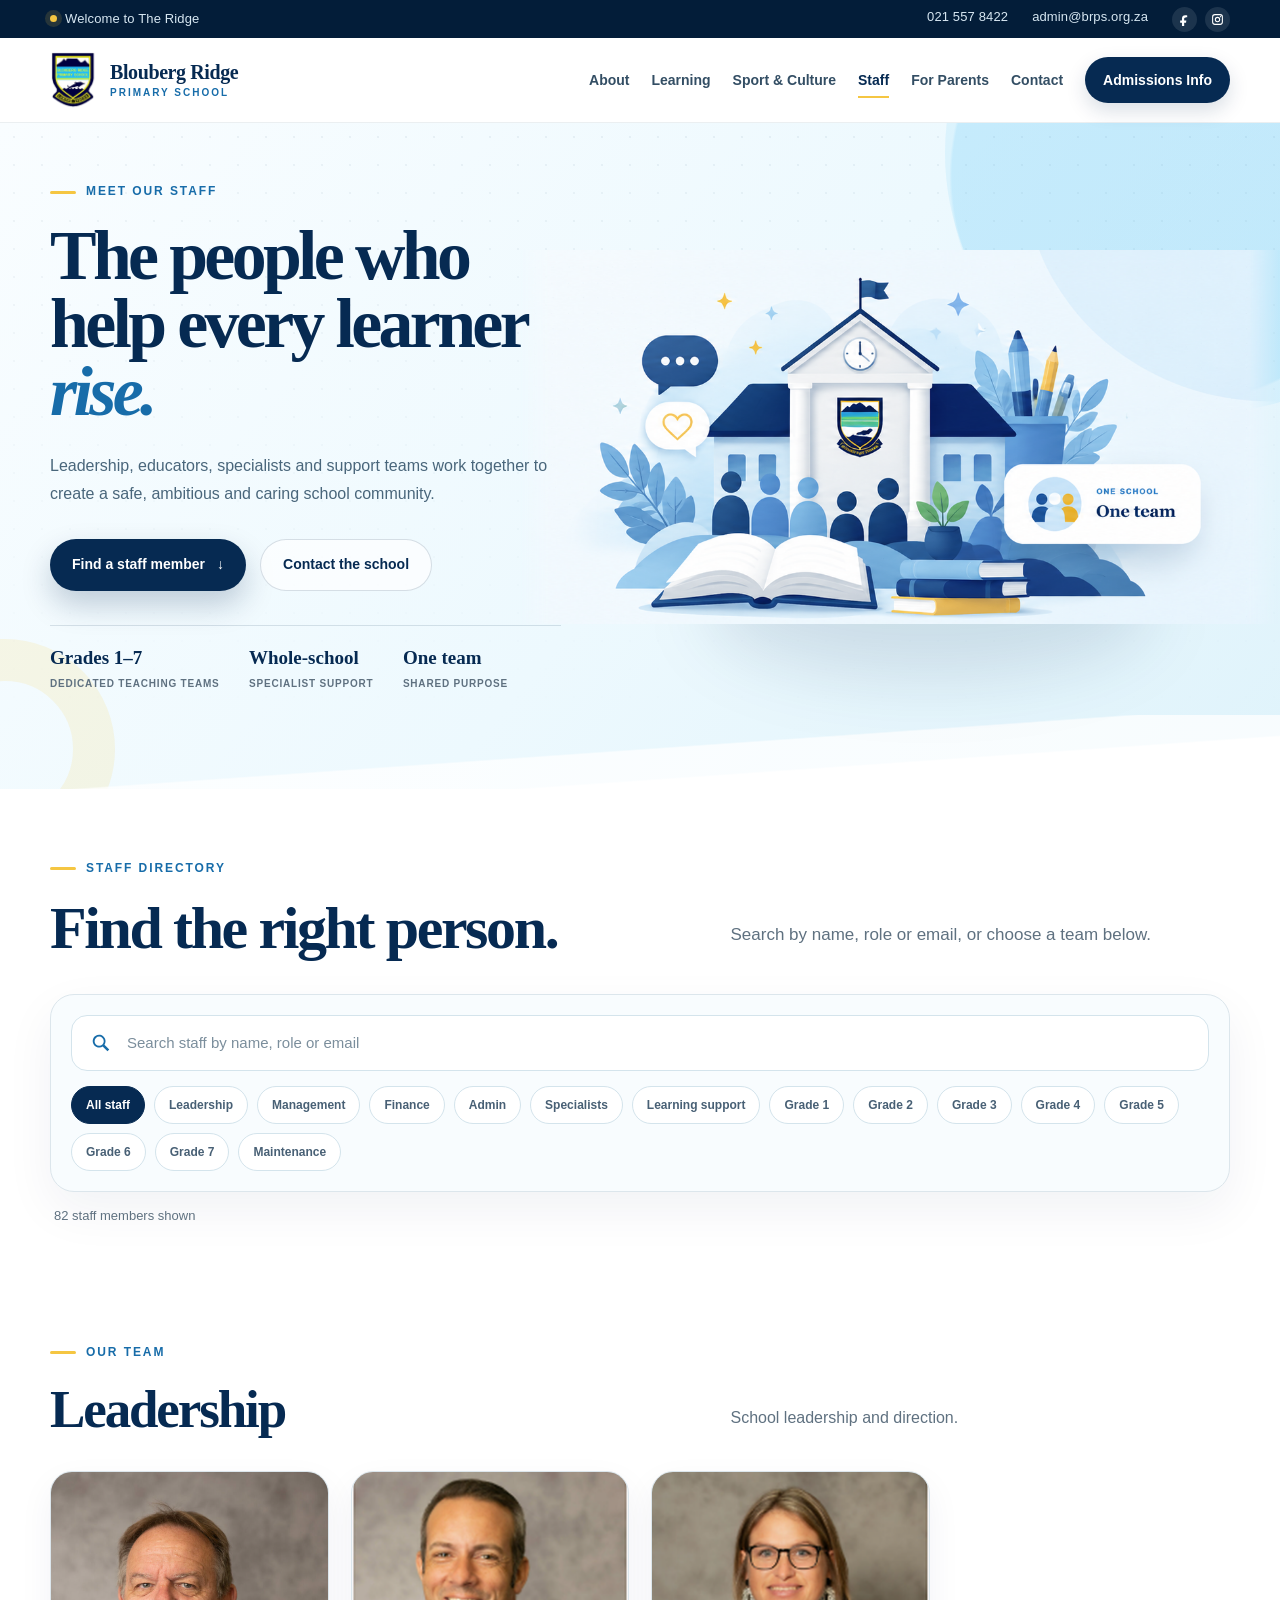
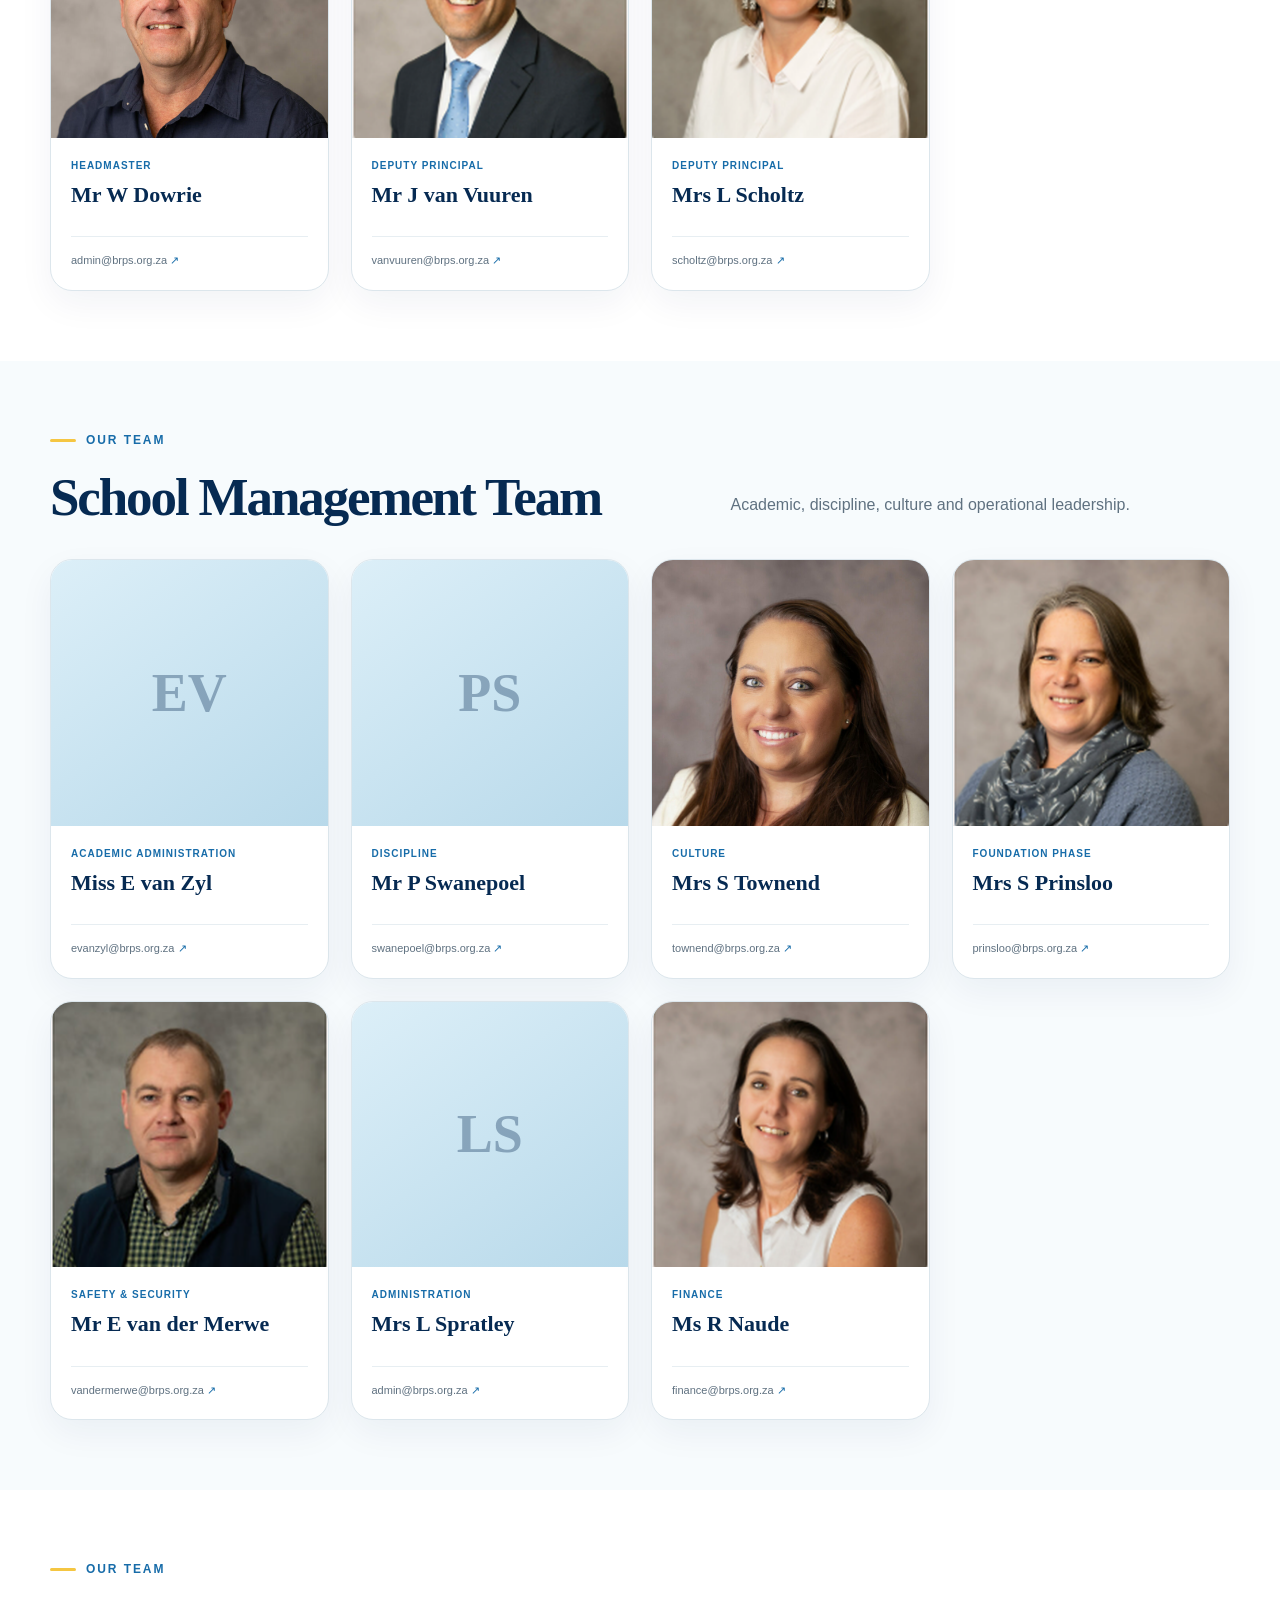
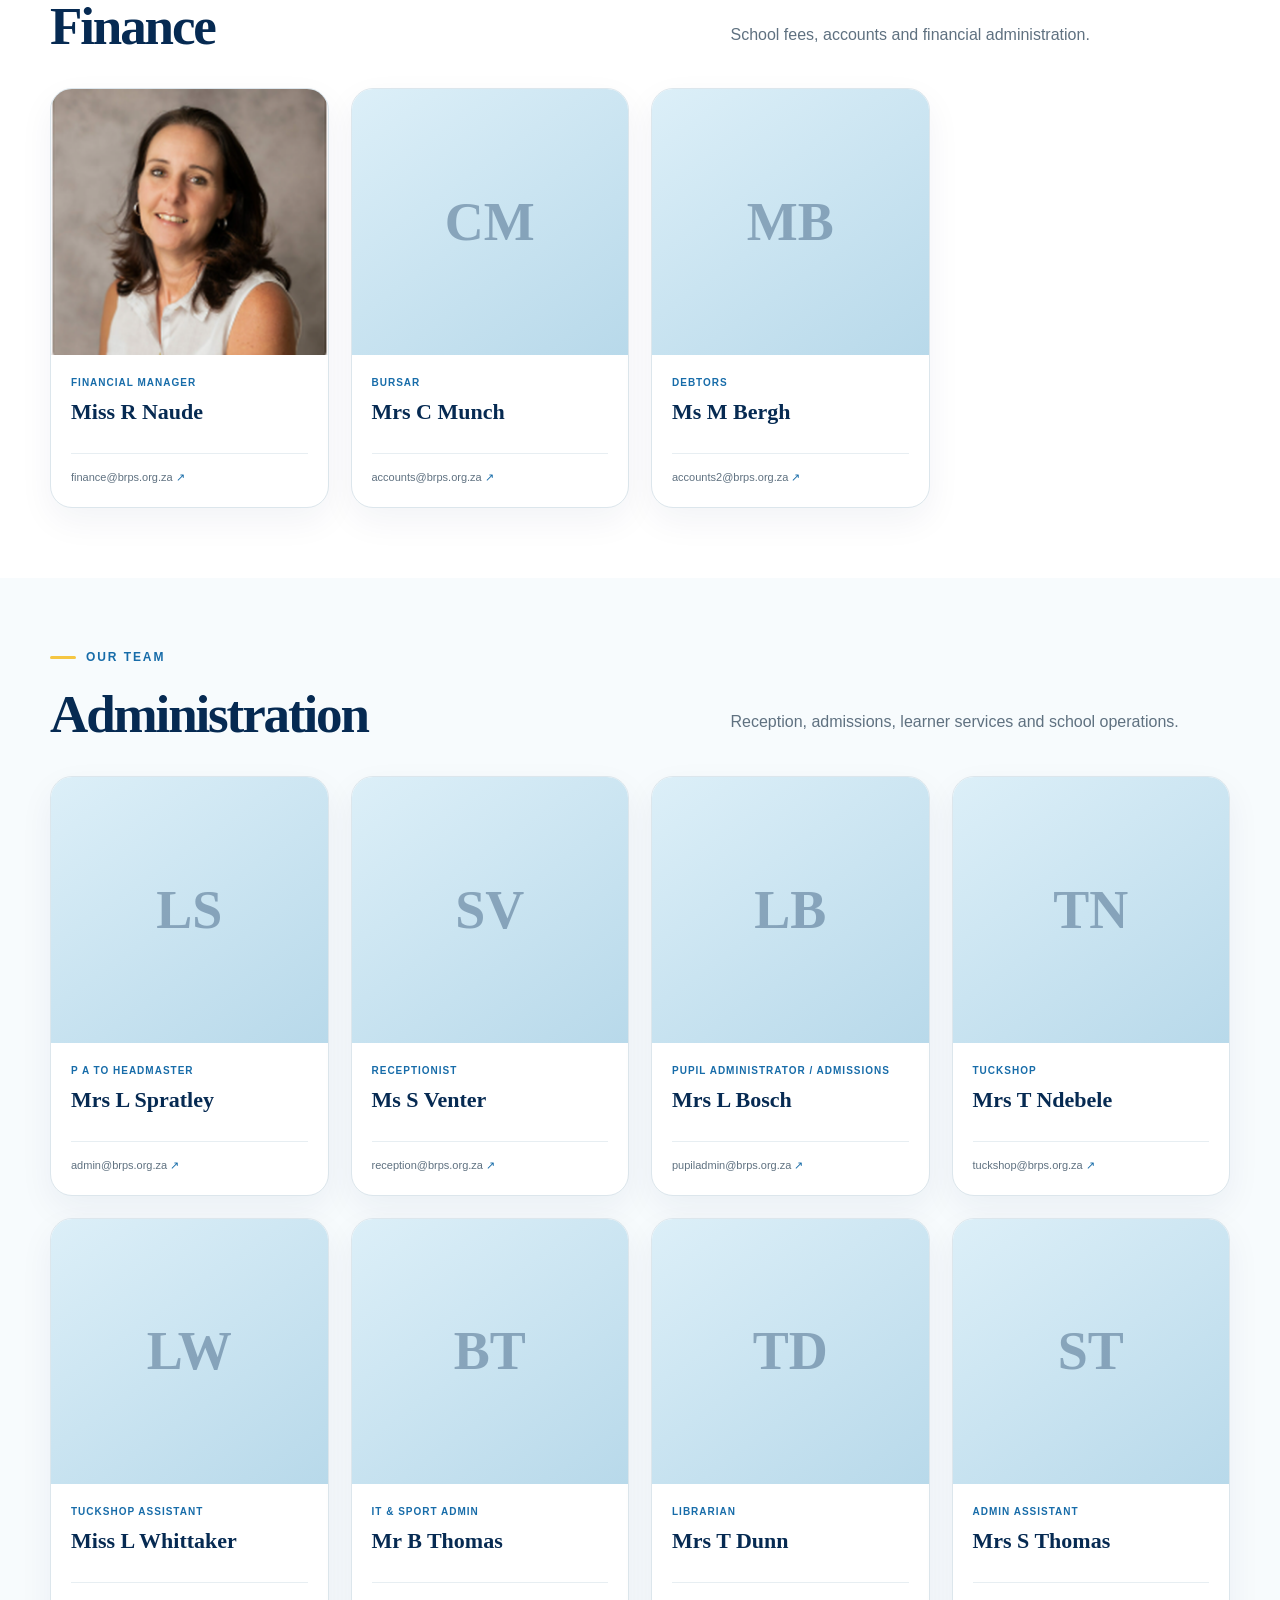
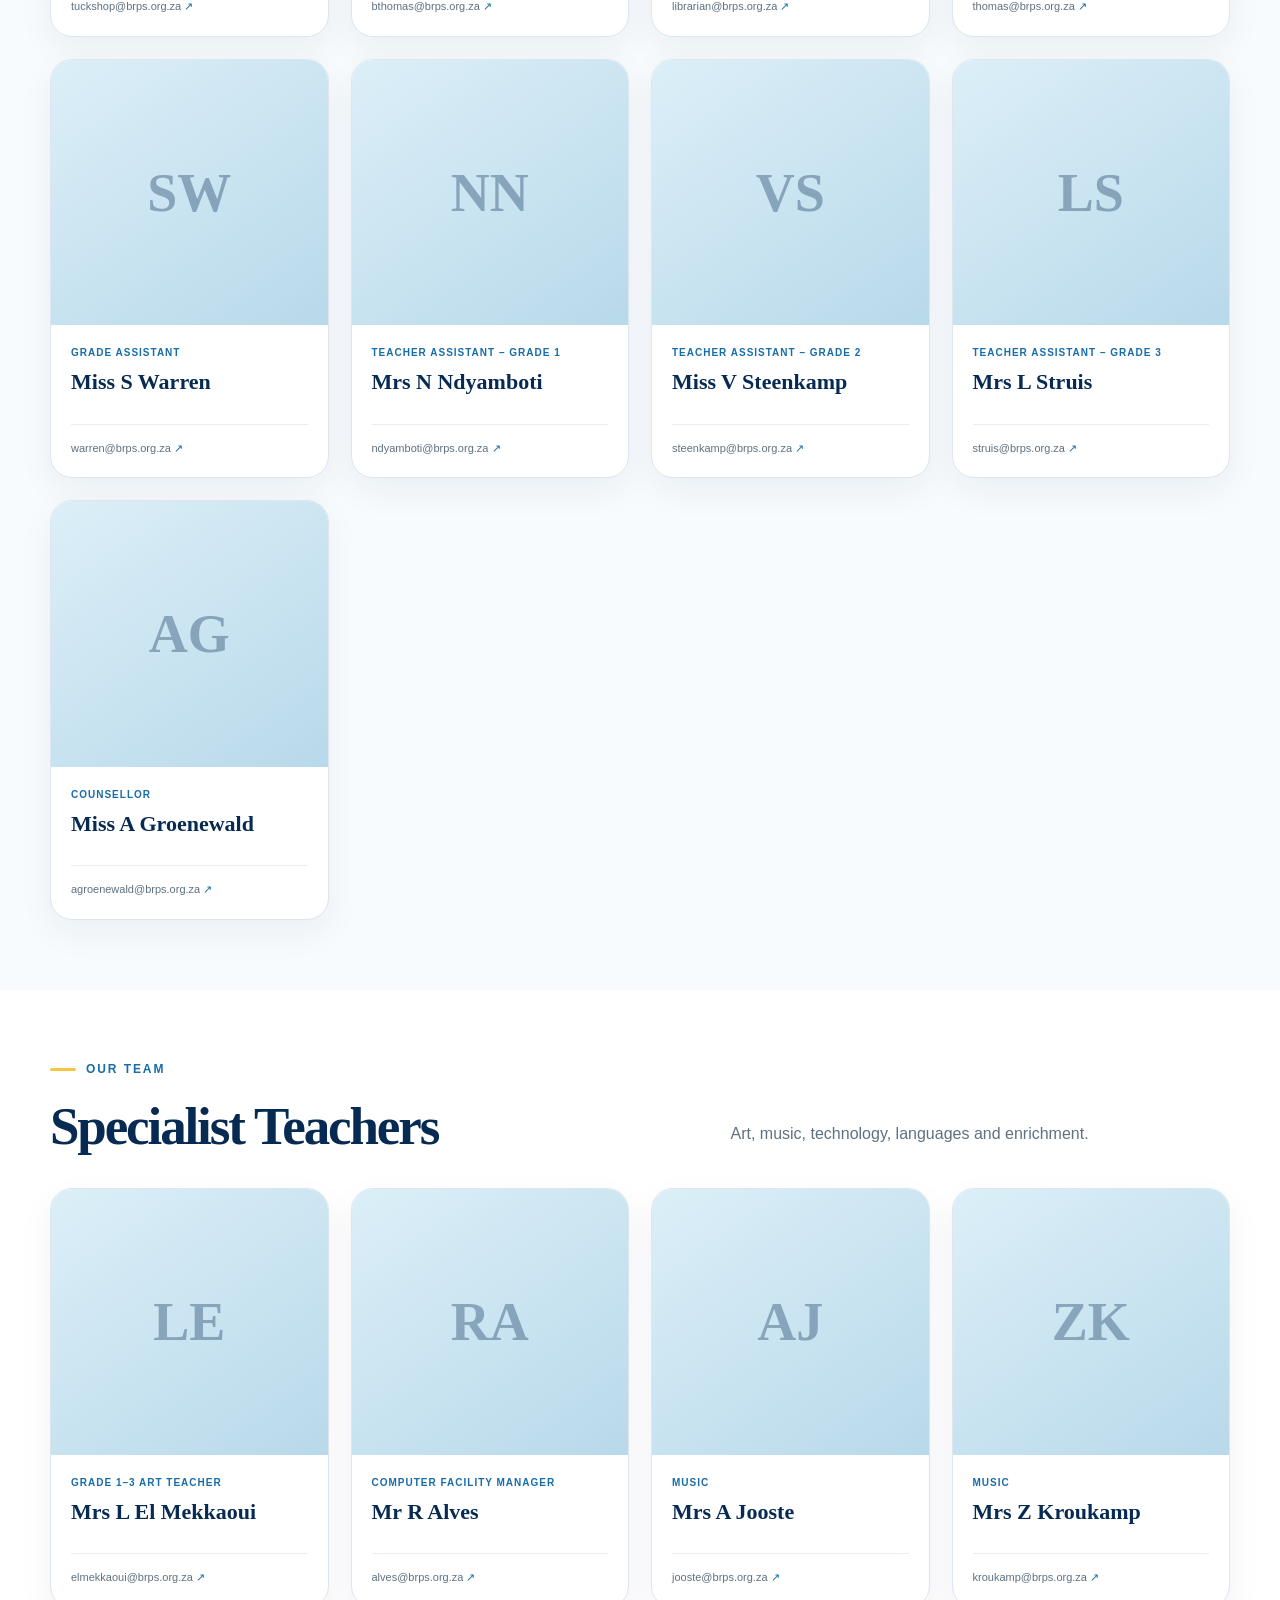
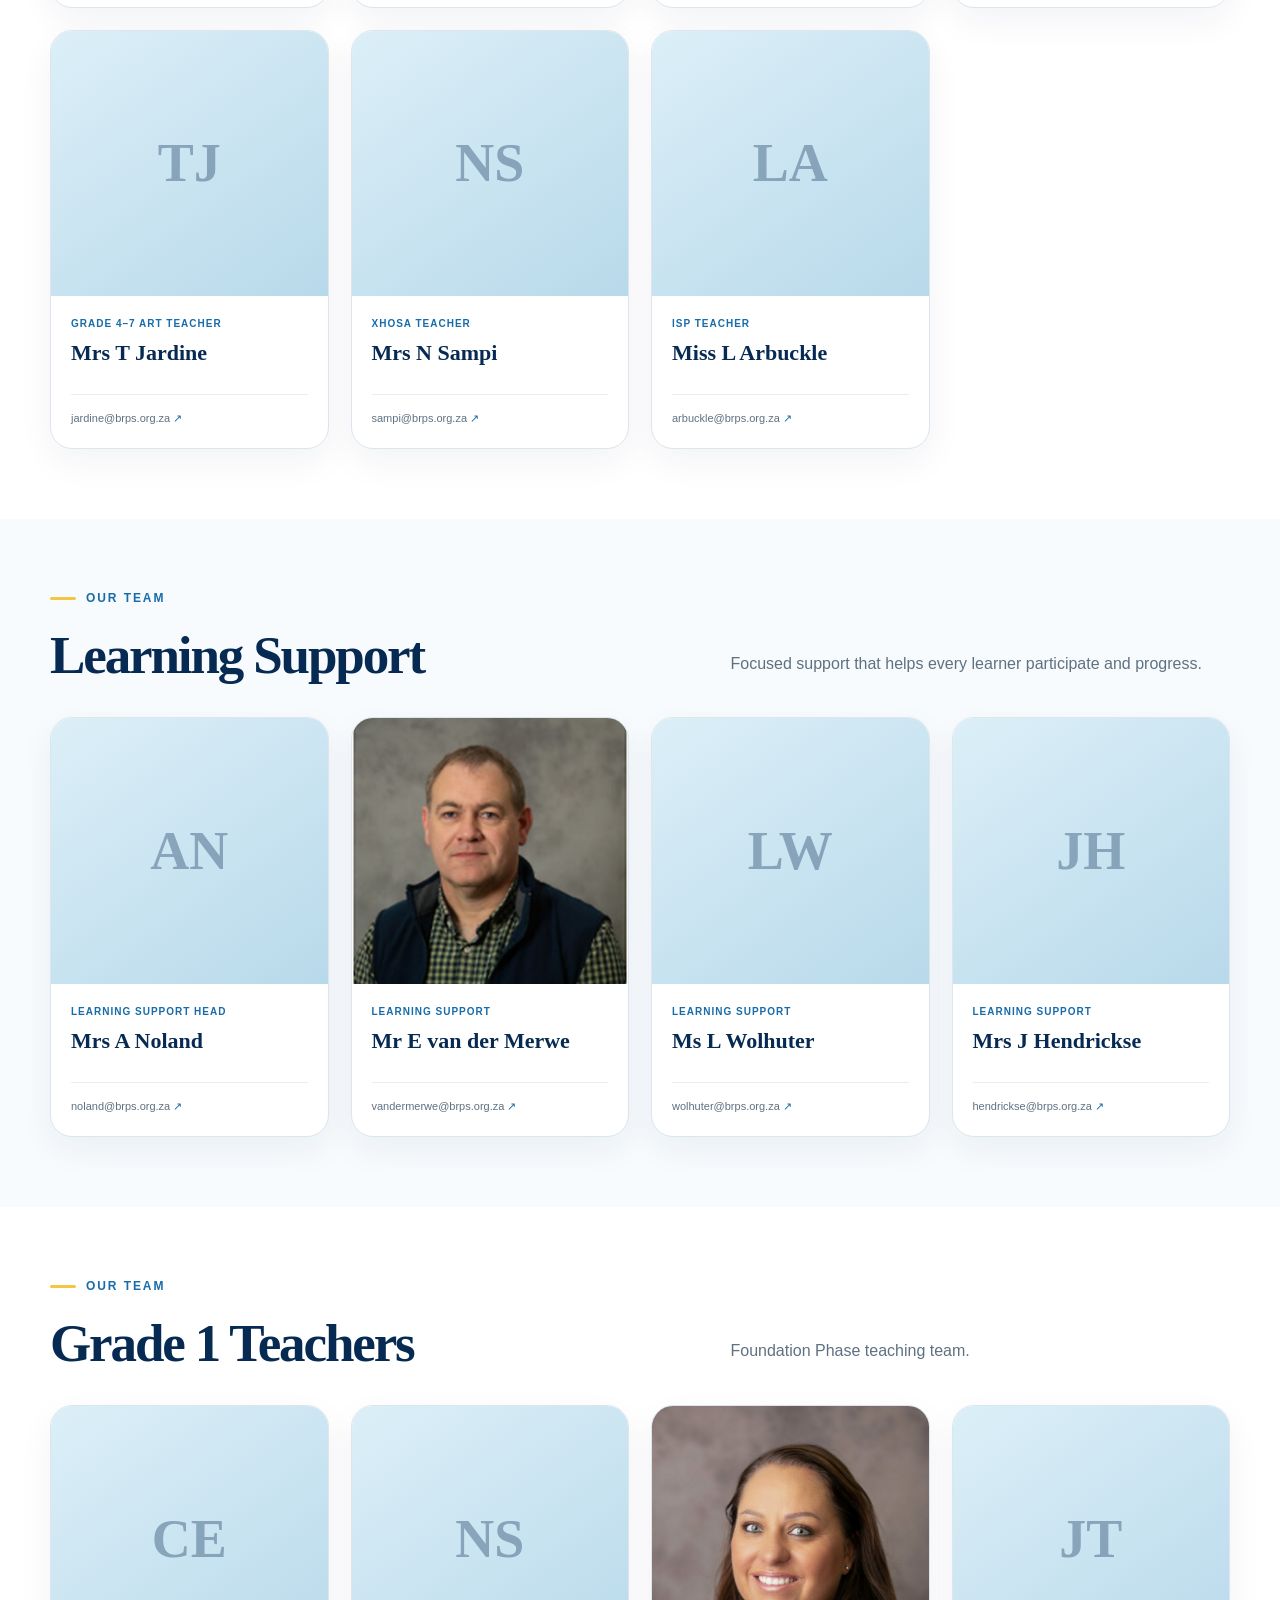
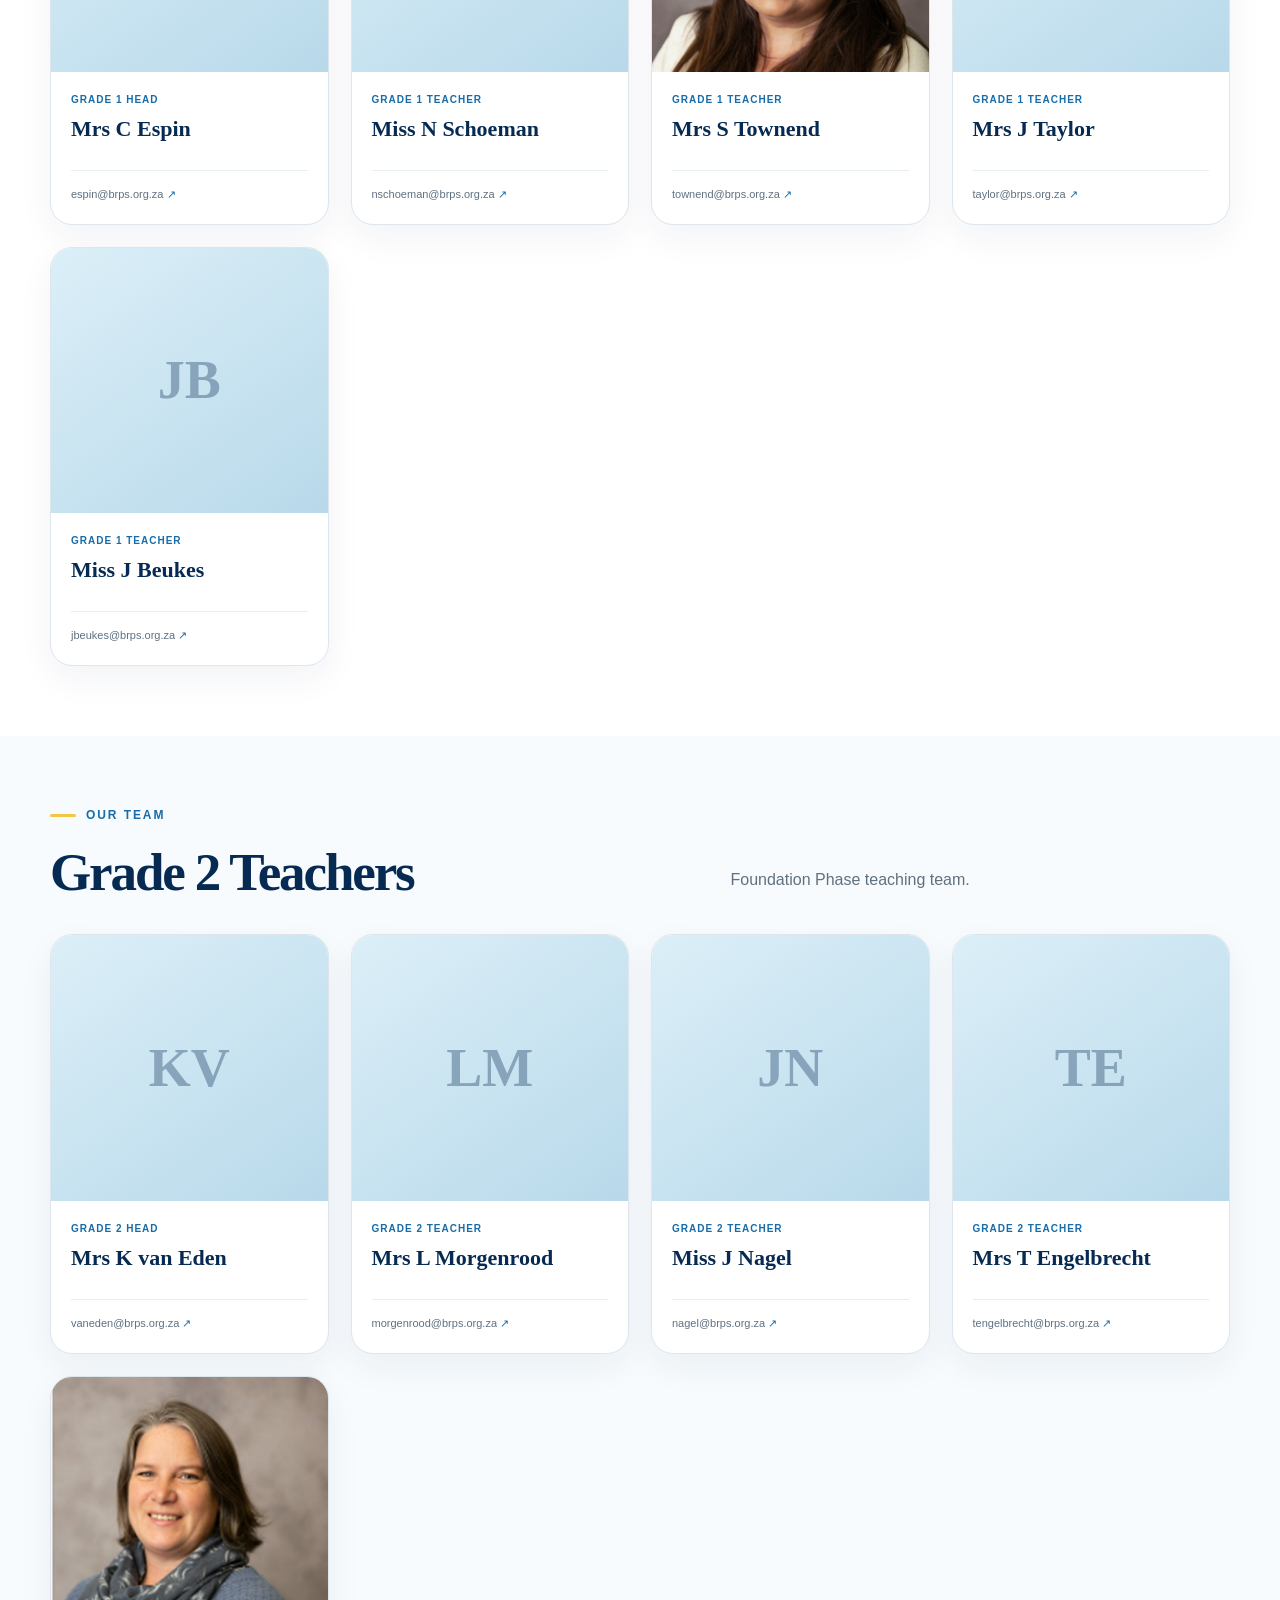
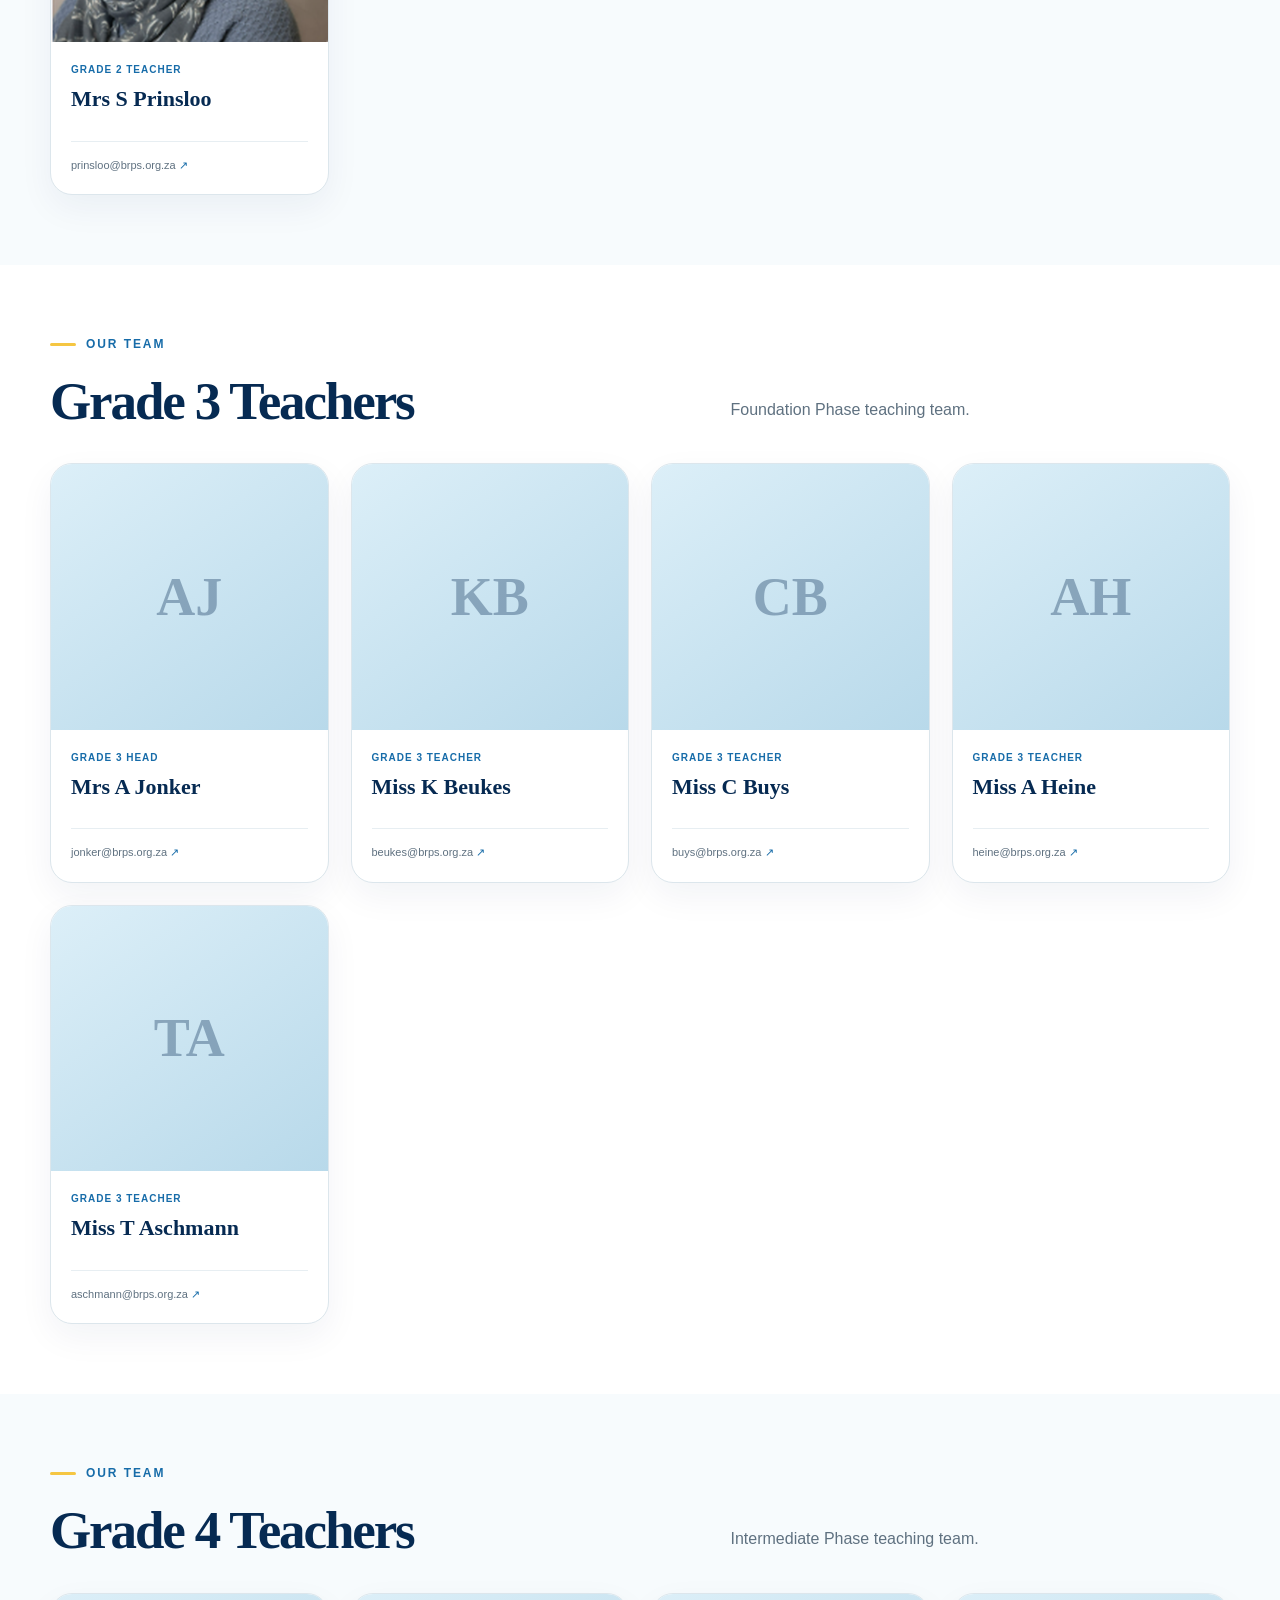
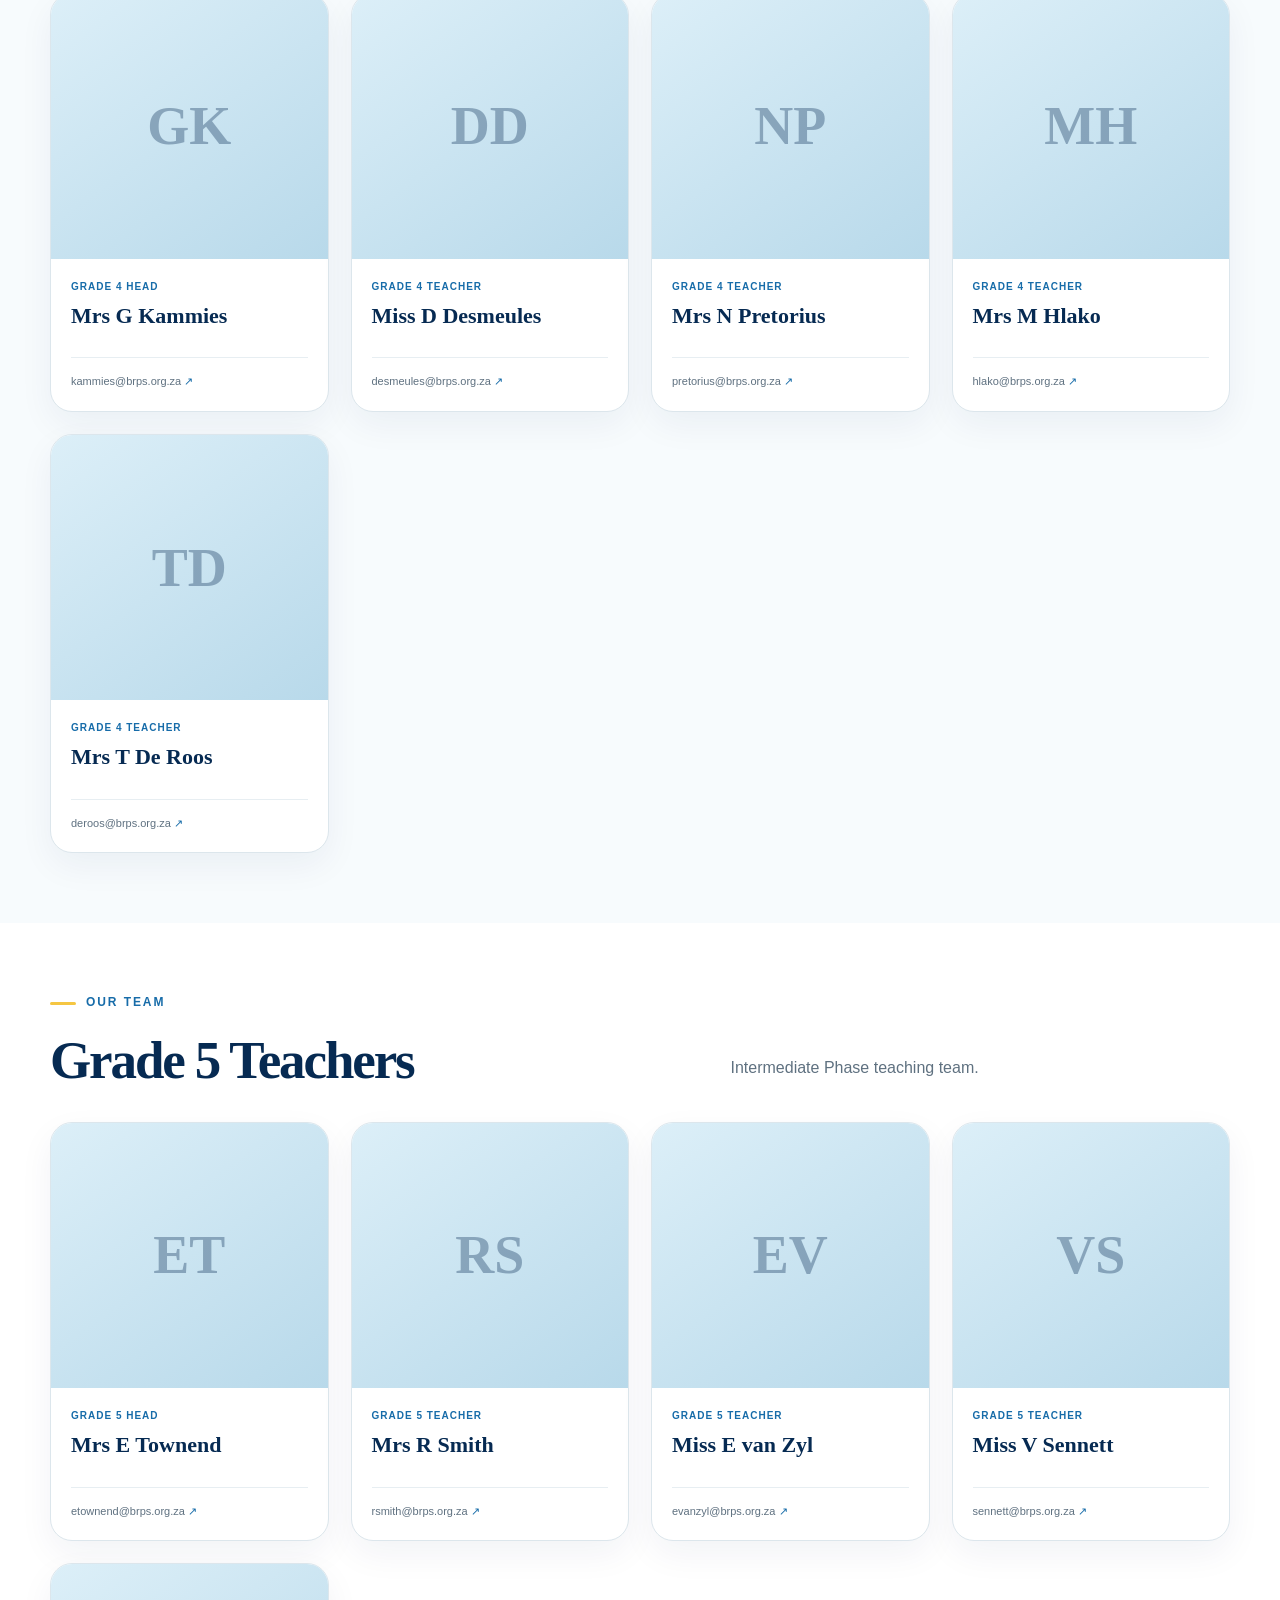
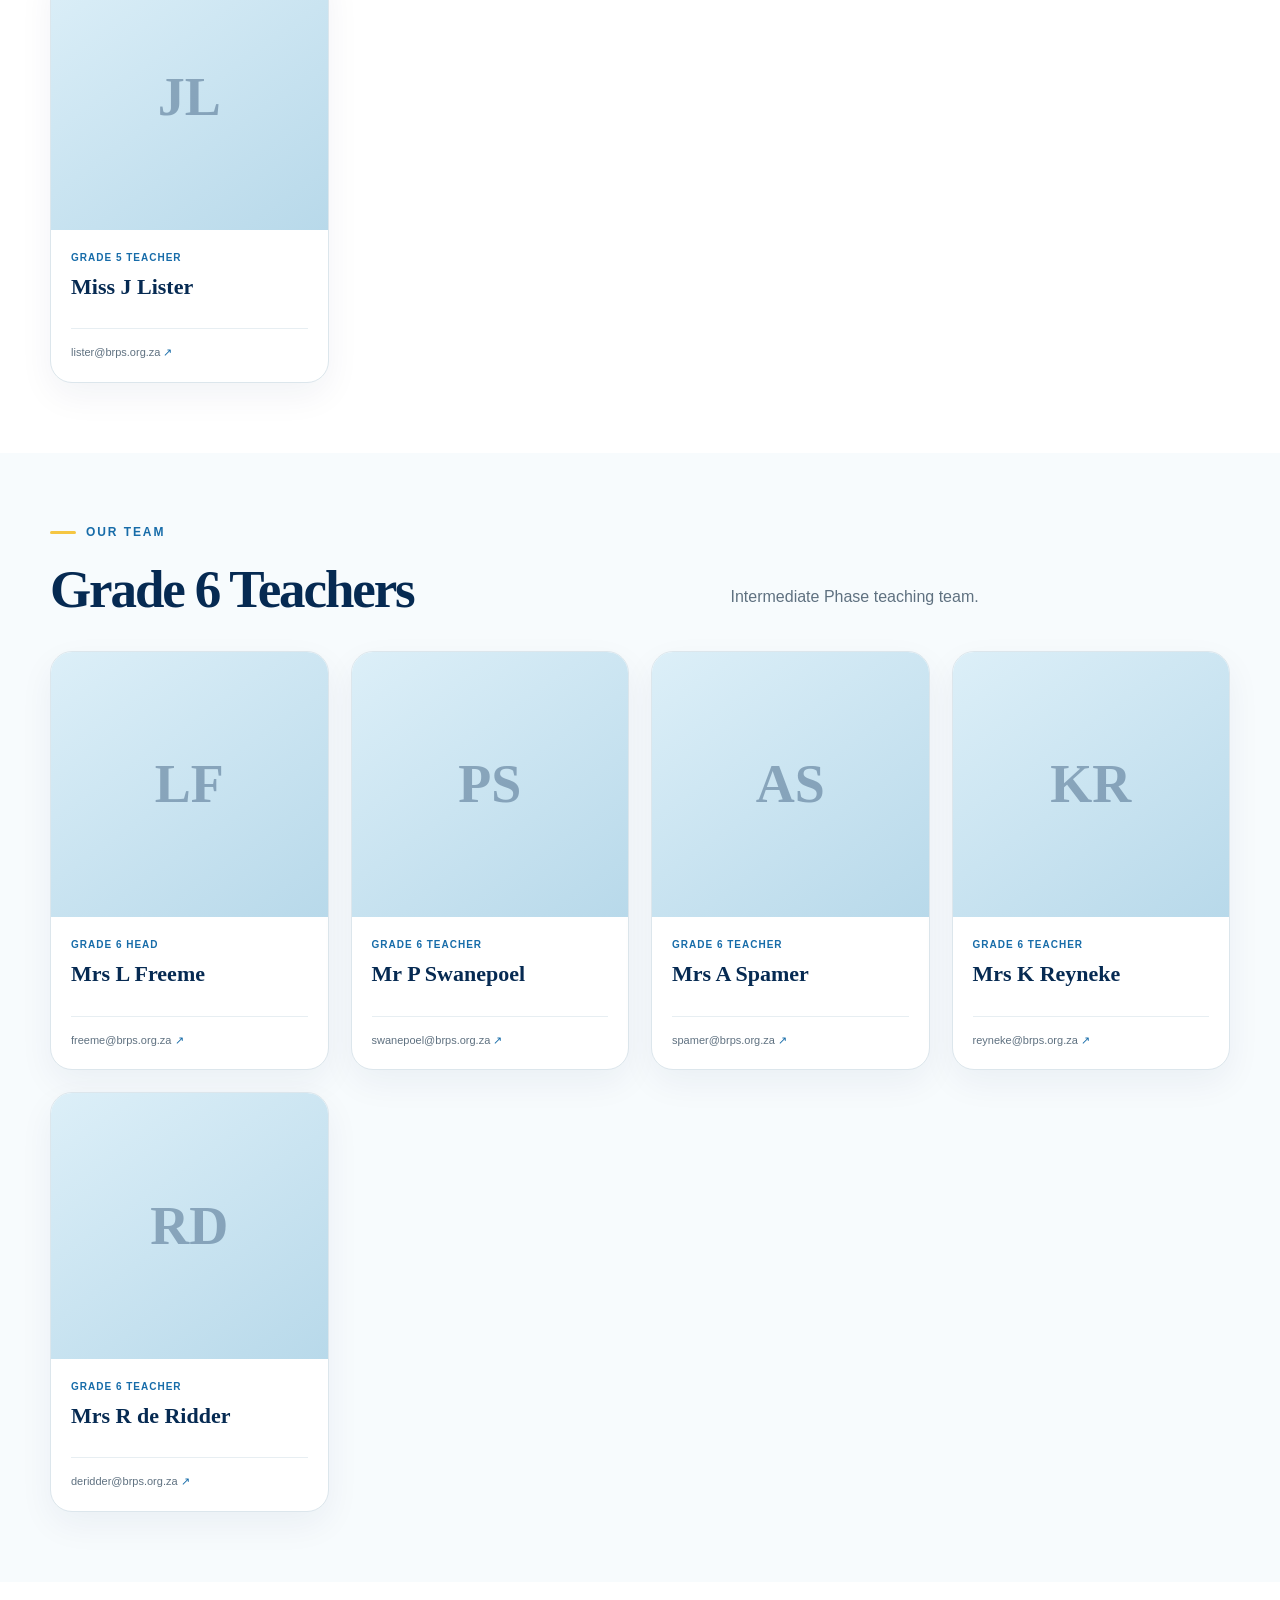
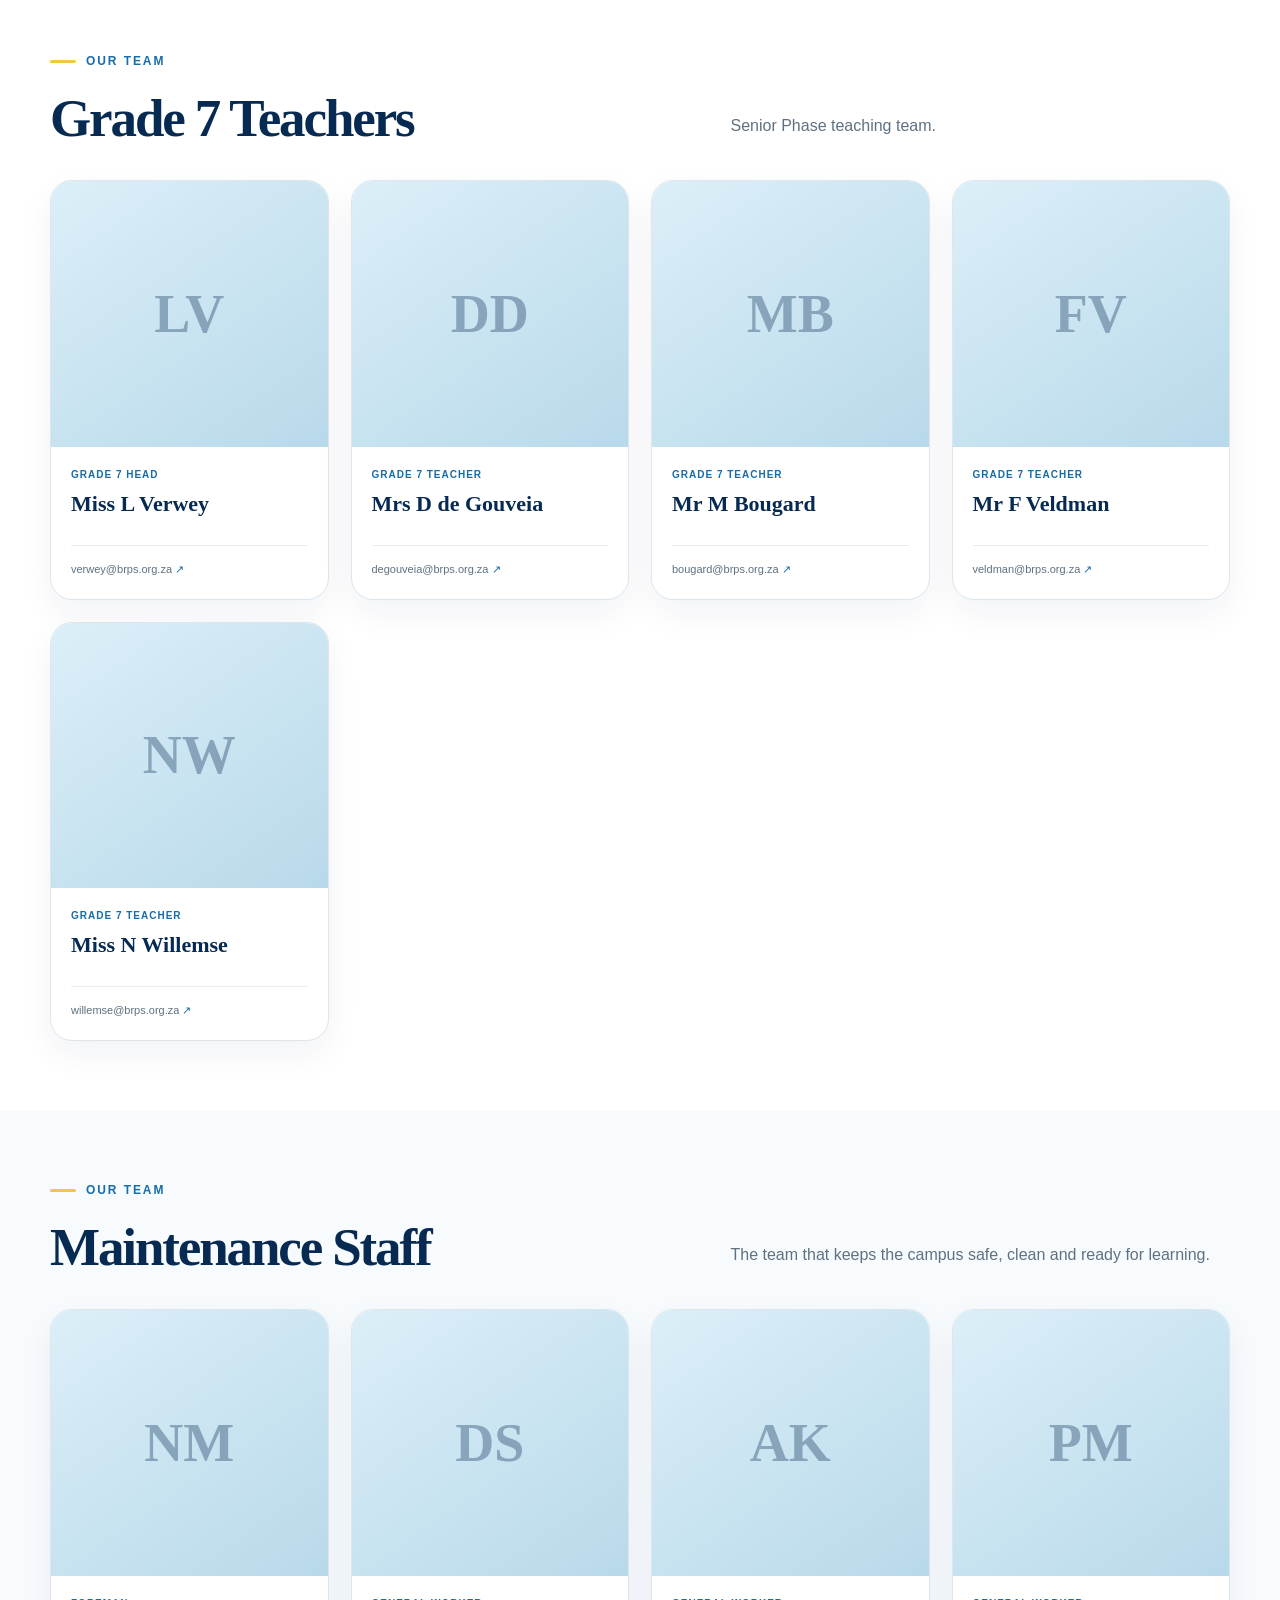
==== commit 6e714be3: "Update staff page, sponsors and school song section" ====
--- a/staff.html
+++ b/staff.html
@@ -8,7 +8,7 @@
 </span></div></div></div>
 <header class="site-header" id="top"><div class="shell nav-wrap"><a aria-label="Blouberg Ridge Primary School home" class="brand" href="index.html"><span class="brand__crest"><img alt="Blouberg Ridge Primary School badge" src="assets/brps-badge.png"/></span><span class="brand__copy"><strong>Blouberg Ridge</strong><small>Primary School</small></span></a><button aria-controls="primary-nav" aria-expanded="false" class="menu-toggle"><span></span><span></span><span></span><span class="sr-only">Toggle navigation</span></button><nav aria-label="Primary navigation" class="primary-nav" id="primary-nav"><a href="index.html#about">About</a><a href="learning.html">Learning</a><a href="sport-culture.html">Sport &amp; Culture</a><a aria-current="page" class="active" href="staff.html">Staff</a><a href="parents.html">For Parents</a><a href="contact.html">Contact</a><a class="nav-cta" href="admissions.html">Admissions Info</a></nav></div></header>
 <main id="main">
-<section class="staff-hero"><div class="staff-hero__shape staff-hero__shape--one"></div><div class="staff-hero__shape staff-hero__shape--two"></div><div class="shell staff-hero__grid"><div class="staff-hero__copy reveal"><p class="eyebrow"><span></span> Meet our staff</p><h1>The people who help every learner <em>rise.</em></h1><p>Leadership, educators, specialists and support teams work together to create a safe, ambitious and caring school community.</p><div class="staff-hero__actions"><a class="button button--primary" href="#directory">Find a staff member <span aria-hidden="true">↓</span></a><a class="button button--ghost" href="contact.html">Contact the school</a></div><div class="staff-hero__facts"><div><strong>Grades 1–7</strong><span>Dedicated teaching teams</span></div><div><strong>Whole-school</strong><span>Specialist support</span></div><div><strong>One team</strong><span>Shared purpose</span></div></div></div><div class="staff-hero__visual reveal reveal--delay"><div class="staff-portrait staff-portrait--main"><img alt="Mr Wayne Dowrie, Headmaster" src="teachers/pic 1.png"/></div><div class="staff-portrait staff-portrait--left"><img alt="Mr Johann van Vuuren, Deputy Principal" src="teachers/governing-body/mr-van-vuuren.png"/></div><div class="staff-portrait staff-portrait--right"><img alt="Mrs Lizelle Scholtz, Deputy Principal" src="teachers/governing-body/mrs-scholtz.png"/></div><div class="staff-hero__badge"><span>One school</span><strong>One team</strong></div></div></div></section>
+<section class="staff-hero"><div class="staff-hero__shape staff-hero__shape--one"></div><div class="staff-hero__shape staff-hero__shape--two"></div><div class="shell staff-hero__grid"><div class="staff-hero__copy reveal"><p class="eyebrow"><span></span> Meet our staff</p><h1>The people who help every learner <em>rise.</em></h1><p>Leadership, educators, specialists and support teams work together to create a safe, ambitious and caring school community.</p><div class="staff-hero__actions"><a class="button button--primary" href="#directory">Find a staff member <span aria-hidden="true">↓</span></a><a class="button button--ghost" href="contact.html">Contact the school</a></div><div class="staff-hero__facts"><div><strong>Grades 1–7</strong><span>Dedicated teaching teams</span></div><div><strong>Whole-school</strong><span>Specialist support</span></div><div><strong>One team</strong><span>Shared purpose</span></div></div></div><div class="staff-hero__visual reveal reveal--delay"><img class="staff-hero__illustration" src="assets/staff-hero-illustration.png" alt="Illustration of the Blouberg Ridge school community, learning and teamwork"/></div></div></section>
 <section class="staff-directory" id="directory"><div class="shell"><div class="staff-directory__heading reveal"><div><p class="eyebrow eyebrow--dark"><span></span> Staff directory</p><h2>Find the right person.</h2></div><p>Search by name, role or email, or choose a team below.</p></div><div class="staff-tools reveal"><label class="staff-search"><span class="sr-only">Search staff</span><svg aria-hidden="true" viewbox="0 0 24 24"><path d="m21 19-5.2-5.2a7 7 0 1 0-2 2L19 21l2-2ZM5 10a5 5 0 1 1 10 0 5 5 0 0 1-10 0Z"></path></svg><input data-staff-search="" placeholder="Search staff by name, role or email" type="search"/></label><div aria-label="Filter staff by team" class="staff-filters" role="group"><button class="staff-filter is-active" data-staff-filter="all" type="button">All staff</button><button class="staff-filter" data-staff-filter="leadership" type="button">Leadership</button><button class="staff-filter" data-staff-filter="management" type="button">Management</button><button class="staff-filter" data-staff-filter="finance" type="button">Finance</button><button class="staff-filter" data-staff-filter="administration" type="button">Admin</button><button class="staff-filter" data-staff-filter="specialists" type="button">Specialists</button><button class="staff-filter" data-staff-filter="support" type="button">Learning support</button><button class="staff-filter" data-staff-filter="grade1" type="button">Grade 1</button><button class="staff-filter" data-staff-filter="grade2" type="button">Grade 2</button><button class="staff-filter" data-staff-filter="grade3" type="button">Grade 3</button><button class="staff-filter" data-staff-filter="grade4" type="button">Grade 4</button><button class="staff-filter" data-staff-filter="grade5" type="button">Grade 5</button><button class="staff-filter" data-staff-filter="grade6" type="button">Grade 6</button><button class="staff-filter" data-staff-filter="grade7" type="button">Grade 7</button><button class="staff-filter" data-staff-filter="maintenance" type="button">Maintenance</button></div></div><p aria-live="polite" class="staff-results" data-staff-results=""></p></div></section>
 <section class="staff-group section" data-category="leadership" data-staff-section="" id="leadership">
 <div class="shell"><div class="staff-group__heading reveal"><div><p class="eyebrow eyebrow--dark"><span></span> Our team</p><h2>Leadership</h2></div><p>School leadership and direction.</p></div><div class="staff-grid"><article class="staff-card reveal" data-category="leadership" data-search="mr w dowrie headmaster admin@brps.org.za" data-staff-card="">
@@ -29,7 +29,7 @@
 <div class="staff-card__photo" data-initials="PS"><img alt="Mr P Swanepoel, Discipline" loading="lazy" referrerpolicy="no-referrer" src="https://www.brps.org.za/wp-content/uploads/2023/11/Petrie-e1700035951731-700x700.jpg"/></div>
 <div class="staff-card__body"><p class="staff-card__role">Discipline</p><h3>Mr P Swanepoel</h3><a href="mailto:swanepoel@brps.org.za">swanepoel@brps.org.za <span aria-hidden="true">↗</span></a></div>
 </article><article class="staff-card reveal" data-category="management" data-search="mrs s townend culture townend@brps.org.za" data-staff-card="">
-<div class="staff-card__photo" data-initials="ST"><img alt="Mrs S Townend, Culture" loading="lazy" referrerpolicy="no-referrer" src="https://www.brps.org.za/wp-content/uploads/2024/01/Untitled-design-2-700x700.jpg"/></div>
+<div class="staff-card__photo" data-initials="ST"><img alt="Mrs S Townend, Culture" loading="lazy" referrerpolicy="no-referrer" src="teachers/mrs-s-townend.jpg"/></div>
 <div class="staff-card__body"><p class="staff-card__role">Culture</p><h3>Mrs S Townend</h3><a href="mailto:townend@brps.org.za">townend@brps.org.za <span aria-hidden="true">↗</span></a></div>
 </article><article class="staff-card reveal" data-category="management" data-search="mrs s prinsloo foundation phase prinsloo@brps.org.za" data-staff-card="">
 <div class="staff-card__photo" data-initials="SP"><img alt="Mrs S Prinsloo, Foundation Phase" loading="lazy" referrerpolicy="no-referrer" src="teachers/governing-body/mrs-prinsloo.png"/></div>
@@ -141,7 +141,7 @@
 <div class="staff-card__photo" data-initials="NS"><img alt="Miss N Schoeman, Grade 1 Teacher" loading="lazy" referrerpolicy="no-referrer" src="https://www.brps.org.za/wp-content/uploads/2026/01/DSC4314-copy-700x700.jpg"/></div>
 <div class="staff-card__body"><p class="staff-card__role">Grade 1 Teacher</p><h3>Miss N Schoeman</h3><a href="mailto:nschoeman@brps.org.za">nschoeman@brps.org.za <span aria-hidden="true">↗</span></a></div>
 </article><article class="staff-card reveal" data-category="grade1" data-search="mrs s townend grade 1 teacher townend@brps.org.za" data-staff-card="">
-<div class="staff-card__photo" data-initials="ST"><img alt="Mrs S Townend, Grade 1 Teacher" loading="lazy" referrerpolicy="no-referrer" src="https://www.brps.org.za/wp-content/uploads/2023/11/L1040120-WEB-e1736501470761-700x700.jpg"/></div>
+<div class="staff-card__photo" data-initials="ST"><img alt="Mrs S Townend, Grade 1 Teacher" loading="lazy" referrerpolicy="no-referrer" src="teachers/mrs-s-townend.jpg"/></div>
 <div class="staff-card__body"><p class="staff-card__role">Grade 1 Teacher</p><h3>Mrs S Townend</h3><a href="mailto:townend@brps.org.za">townend@brps.org.za <span aria-hidden="true">↗</span></a></div>
 </article><article class="staff-card reveal" data-category="grade1" data-search="mrs j taylor grade 1 teacher taylor@brps.org.za" data-staff-card="">
 <div class="staff-card__photo" data-initials="JT"><img alt="Mrs J Taylor, Grade 1 Teacher" loading="lazy" referrerpolicy="no-referrer" src="https://www.brps.org.za/wp-content/uploads/2023/11/L1020421-WEB-e1699961029104-700x700.jpg"/></div>
--- a/styles.css
+++ b/styles.css
@@ -328,3 +328,243 @@
   *, *::before, *::after { scroll-behavior: auto !important; transition: none !important; animation: none !important; }
   .reveal { opacity: 1; transform: none; }
 }
+
+/* Homepage sponsors */
+.sponsors {
+  position: relative;
+  overflow: hidden;
+  padding-top: 86px;
+  padding-bottom: 96px;
+  background: var(--white);
+}
+.sponsors::before {
+  content: "";
+  position: absolute;
+  width: 340px;
+  height: 340px;
+  right: -190px;
+  top: -190px;
+  border-radius: 50%;
+  border: 52px solid rgba(141,213,247,.12);
+  pointer-events: none;
+}
+.sponsors__grid {
+  position: relative;
+  z-index: 1;
+  display: grid;
+  grid-template-columns: repeat(5, minmax(0, 1fr));
+  gap: 16px;
+}
+.sponsor-card {
+  min-width: 0;
+  overflow: hidden;
+  border: 1px solid var(--line);
+  border-radius: 21px;
+  background: var(--white);
+  box-shadow: 0 14px 34px rgba(6,42,82,.07);
+  transition: transform .24s ease, box-shadow .24s ease, border-color .24s ease;
+}
+.sponsor-card:hover {
+  transform: translateY(-7px);
+  border-color: rgba(23,108,169,.28);
+  box-shadow: 0 24px 48px rgba(6,42,82,.13);
+}
+.sponsor-card__image {
+  aspect-ratio: 1.74 / 1;
+  display: grid;
+  place-items: center;
+  overflow: hidden;
+  background: #eef5f8;
+}
+.sponsor-card__image img {
+  width: 100%;
+  height: 100%;
+  object-fit: cover;
+  transition: transform .28s ease;
+}
+.sponsor-card:hover .sponsor-card__image img { transform: scale(1.025); }
+.sponsor-card__meta {
+  min-height: 98px;
+  padding: 17px 18px 18px;
+  display: flex;
+  flex-direction: column;
+  justify-content: space-between;
+  gap: 8px;
+}
+.sponsor-card__meta strong {
+  color: var(--navy);
+  font-family: Georgia, "Times New Roman", serif;
+  font-size: 17px;
+  line-height: 1.2;
+}
+.sponsor-card__meta span {
+  display: flex;
+  justify-content: space-between;
+  gap: 8px;
+  color: var(--muted);
+  font-size: 11px;
+  font-weight: 750;
+}
+.sponsor-card__meta b {
+  color: var(--blue);
+  font-size: 14px;
+}
+
+/* Homepage school song */
+.school-song {
+  position: relative;
+  overflow: hidden;
+  padding: 82px 0;
+  color: var(--white);
+  background:
+    radial-gradient(circle at 83% 12%, rgba(141,213,247,.22), transparent 28%),
+    linear-gradient(125deg, var(--navy-deep) 0%, #073d6b 58%, #0d659b 100%);
+}
+.school-song::before {
+  content: "";
+  position: absolute;
+  inset: 0;
+  opacity: .16;
+  background-image: radial-gradient(rgba(255,255,255,.34) 1px, transparent 1px);
+  background-size: 28px 28px;
+  mask-image: linear-gradient(90deg, #000, transparent 86%);
+}
+.school-song::after {
+  content: "";
+  position: absolute;
+  width: 390px;
+  height: 390px;
+  left: -170px;
+  bottom: -245px;
+  border-radius: 50%;
+  border: 58px solid rgba(245,198,66,.1);
+}
+.school-song__grid {
+  position: relative;
+  z-index: 2;
+  min-height: 430px;
+  display: grid;
+  grid-template-columns: minmax(0, 1.08fr) minmax(300px, .62fr);
+  gap: clamp(54px, 7vw, 104px);
+  align-items: center;
+}
+.school-song__copy h2 {
+  max-width: 680px;
+  margin: 12px 0 24px;
+  color: var(--white);
+  font-size: clamp(46px, 5vw, 68px);
+  line-height: 1.03;
+}
+.school-song__copy h2 em { color: var(--yellow); }
+.school-song__copy > p:not(.eyebrow) {
+  max-width: 630px;
+  margin: 0;
+  color: #c9dce8;
+  font-size: 17px;
+  line-height: 1.82;
+}
+.school-song__details {
+  display: flex;
+  gap: 14px;
+  flex-wrap: wrap;
+  margin: 31px 0 13px;
+}
+.school-song__details div {
+  min-width: 175px;
+  padding: 15px 18px;
+  display: flex;
+  flex-direction: column;
+  border: 1px solid rgba(255,255,255,.13);
+  border-radius: 16px;
+  background: rgba(255,255,255,.075);
+  box-shadow: inset 0 1px rgba(255,255,255,.06);
+  backdrop-filter: blur(10px);
+}
+.school-song__details span {
+  color: #91bed7;
+  font-size: 10px;
+  font-weight: 900;
+  letter-spacing: .13em;
+  text-transform: uppercase;
+}
+.school-song__details strong {
+  margin-top: 3px;
+  color: var(--white);
+  font-family: Georgia, "Times New Roman", serif;
+  font-size: 18px;
+}
+.school-song__card {
+  position: relative;
+  width: min(100%, 365px);
+  margin: 0 auto;
+  padding: 12px 12px 15px;
+  border: 1px solid rgba(255,255,255,.22);
+  border-radius: 29px;
+  background: linear-gradient(145deg, rgba(255,255,255,.16), rgba(255,255,255,.09));
+  box-shadow: 0 32px 70px rgba(0,0,0,.27), inset 0 1px rgba(255,255,255,.15);
+  backdrop-filter: blur(14px);
+}
+.school-song__card::before {
+  content: "";
+  position: absolute;
+  inset: 7px;
+  pointer-events: none;
+  border: 1px solid rgba(255,255,255,.09);
+  border-radius: 23px;
+}
+.school-song__image-wrap {
+  position: relative;
+  z-index: 1;
+  overflow: hidden;
+  border-radius: 20px;
+  background: #eaf7fd;
+  box-shadow: 0 16px 34px rgba(0,0,0,.18);
+}
+.school-song__image-wrap img {
+  display: block;
+  width: 100%;
+  height: auto;
+  aspect-ratio: 4 / 5;
+  object-fit: cover;
+  object-position: center;
+}
+.school-song__card figcaption {
+  position: relative;
+  z-index: 1;
+  padding: 13px 8px 0;
+  color: #d6e8f2;
+  font-size: 10px;
+  font-weight: 900;
+  letter-spacing: .16em;
+  text-align: center;
+  text-transform: uppercase;
+}
+@media (max-width: 1050px) {
+  .sponsors__grid { grid-template-columns: repeat(3, minmax(0, 1fr)); }
+  .school-song__grid { grid-template-columns: minmax(0, 1fr) minmax(290px, .62fr); gap: 50px; }
+}
+
+@media (max-width: 800px) {
+  .sponsors { padding-top: 74px; padding-bottom: 78px; }
+  .sponsors__grid { grid-template-columns: repeat(2, minmax(0, 1fr)); }
+  .school-song { padding: 74px 0; }
+  .school-song__grid { min-height: 0; grid-template-columns: 1fr; gap: 50px; }
+  .school-song__copy { text-align: center; }
+  .school-song__copy .eyebrow { justify-content: center; }
+  .school-song__copy > p:not(.eyebrow) { margin-inline: auto; }
+  .school-song__details { justify-content: center; }
+  .school-song__card { width: min(100%, 380px); }
+}
+
+@media (max-width: 560px) {
+  .sponsors__grid { grid-template-columns: 1fr; }
+  .sponsor-card { display: grid; grid-template-columns: 145px 1fr; }
+  .sponsor-card__image { aspect-ratio: auto; min-height: 118px; }
+  .sponsor-card__meta { min-height: 118px; padding: 18px; }
+  .school-song__copy h2 { font-size: 42px; }
+  .school-song__details { display: grid; grid-template-columns: 1fr 1fr; }
+  .school-song__details div { min-width: 0; }
+  .school-song { padding: 64px 0; }
+  .school-song__card { width: min(100%, 340px); padding: 9px 9px 13px; border-radius: 24px; }
+  .school-song__image-wrap { border-radius: 17px; }
+}
--- a/staff.css
+++ b/staff.css
@@ -110,3 +110,181 @@
   .staff-card { max-width: 410px; width: 100%; margin-inline: auto; }
   .staff-card__body { min-height: 140px; }
 }
+
+/* =========================================================
+   Staff hero redesign — school/team illustration
+   ========================================================= */
+.staff-hero {
+  min-height: 650px;
+  background:
+    radial-gradient(circle at 92% 8%, rgba(141,213,247,.28) 0 17%, transparent 17.2%),
+    linear-gradient(130deg, #f9fdff 0%, #edf9fe 54%, #dff3fb 100%);
+}
+
+.staff-hero::after {
+  height: 74px;
+  background: linear-gradient(176deg, transparent 0 48%, rgba(255,255,255,.76) 49% 67%, var(--white) 68%);
+}
+
+.staff-hero__shape--one {
+  width: 520px;
+  height: 520px;
+  right: -185px;
+  top: -230px;
+  background: rgba(141,213,247,.18);
+}
+
+.staff-hero__shape--two {
+  width: 220px;
+  height: 220px;
+  left: -105px;
+  bottom: -70px;
+  border-width: 42px;
+}
+
+.staff-hero__grid {
+  min-height: 650px;
+  grid-template-columns: .91fr 1.09fr;
+  gap: clamp(28px, 4.4vw, 66px);
+  padding: 54px 0 92px;
+}
+
+.staff-hero__copy {
+  position: relative;
+  z-index: 3;
+}
+
+.staff-hero h1 {
+  max-width: 590px;
+  font-size: clamp(55px, 5.45vw, 78px);
+  line-height: .98;
+  letter-spacing: -.052em;
+}
+
+.staff-hero__copy > p:not(.eyebrow) {
+  max-width: 590px;
+  margin-top: 25px;
+  font-size: 16px;
+  line-height: 1.75;
+}
+
+.staff-hero__actions {
+  margin-top: 31px;
+}
+
+.staff-hero__facts {
+  max-width: 650px;
+  gap: clamp(18px, 2.3vw, 34px);
+  margin-top: 34px;
+  padding-top: 22px;
+}
+
+.staff-hero__facts strong {
+  font-size: 19px;
+}
+
+.staff-hero__visual {
+  position: relative;
+  min-height: 520px;
+  display: grid;
+  place-items: center;
+  isolation: isolate;
+}
+
+.staff-hero__visual::before {
+  content: "";
+  position: absolute;
+  width: 78%;
+  height: 28%;
+  left: 12%;
+  bottom: 4%;
+  border-radius: 50%;
+  background: rgba(6,42,82,.12);
+  filter: blur(34px);
+  transform: scaleX(.94);
+  z-index: -1;
+}
+
+.staff-hero__illustration {
+  width: min(124%, 760px);
+  max-width: none;
+  height: auto;
+  margin-left: -8%;
+  object-fit: contain;
+  filter: drop-shadow(0 24px 34px rgba(6,42,82,.10));
+  -webkit-mask-image: linear-gradient(90deg, transparent 0, #000 4%, #000 96%, transparent 100%);
+  mask-image: linear-gradient(90deg, transparent 0, #000 4%, #000 96%, transparent 100%);
+}
+
+@media (max-width: 1050px) {
+  .staff-hero__grid {
+    grid-template-columns: .95fr 1.05fr;
+    gap: 24px;
+  }
+
+  .staff-hero__visual {
+    min-height: 470px;
+    transform: none;
+  }
+
+  .staff-hero__illustration {
+    width: 126%;
+    margin-left: -10%;
+  }
+}
+
+@media (max-width: 800px) {
+  .staff-hero__grid {
+    grid-template-columns: 1fr;
+    gap: 30px;
+    padding: 58px 0 92px;
+  }
+
+  .staff-hero__visual {
+    width: min(100%, 690px);
+    min-height: auto;
+    margin: 0 auto;
+  }
+
+  .staff-hero__illustration {
+    width: 112%;
+    margin-left: -6%;
+  }
+
+  .staff-hero__visual::before {
+    width: 70%;
+    left: 15%;
+    bottom: 2%;
+  }
+}
+
+@media (max-width: 560px) {
+  .staff-hero {
+    min-height: auto;
+  }
+
+  .staff-hero h1 {
+    font-size: clamp(43px, 12vw, 53px);
+  }
+
+  .staff-hero__copy > p:not(.eyebrow) {
+    font-size: 15px;
+  }
+
+  .staff-hero__facts {
+    grid-template-columns: 1fr;
+    gap: 13px;
+    text-align: center;
+  }
+
+  .staff-hero__facts div {
+    align-items: center;
+  }
+
+  .staff-hero__illustration {
+    width: 122%;
+    margin-left: -11%;
+    -webkit-mask-image: linear-gradient(90deg, transparent 0, #000 3%, #000 97%, transparent 100%);
+    mask-image: linear-gradient(90deg, transparent 0, #000 3%, #000 97%, transparent 100%);
+  }
+}
